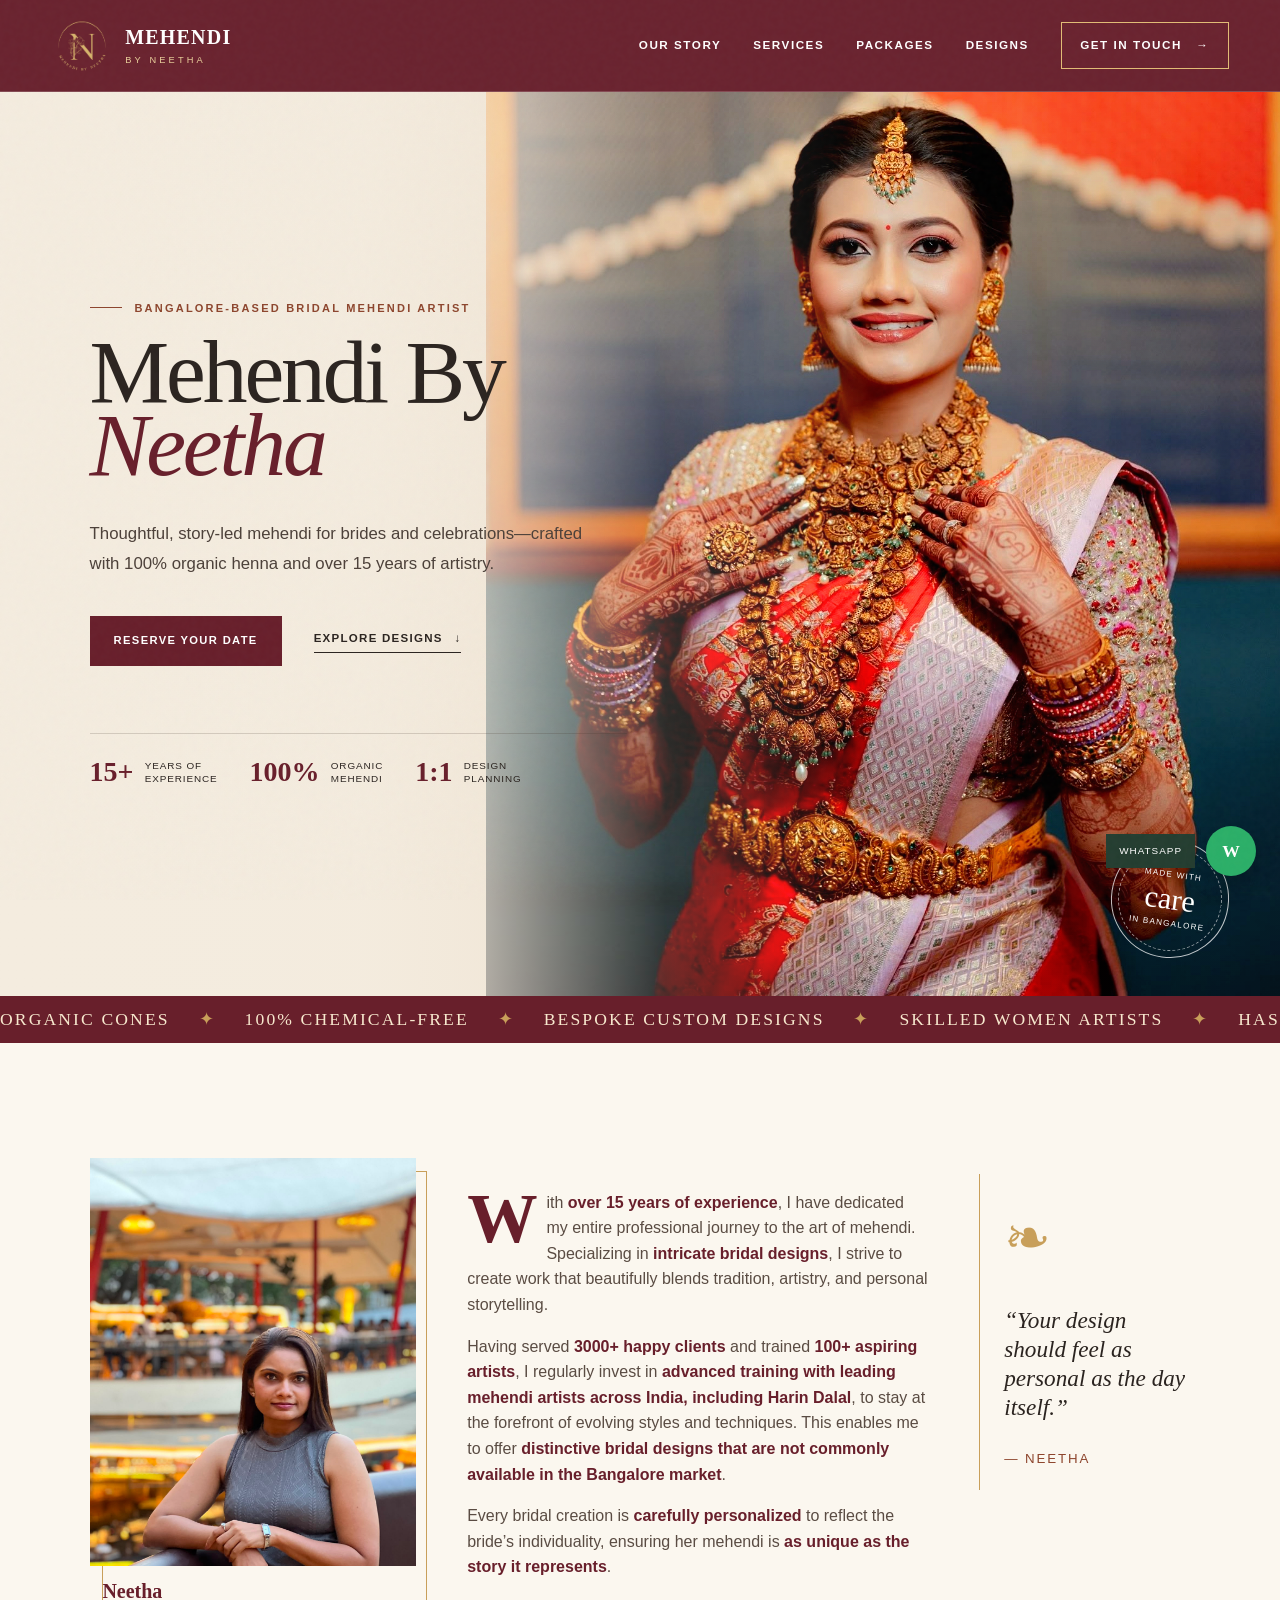
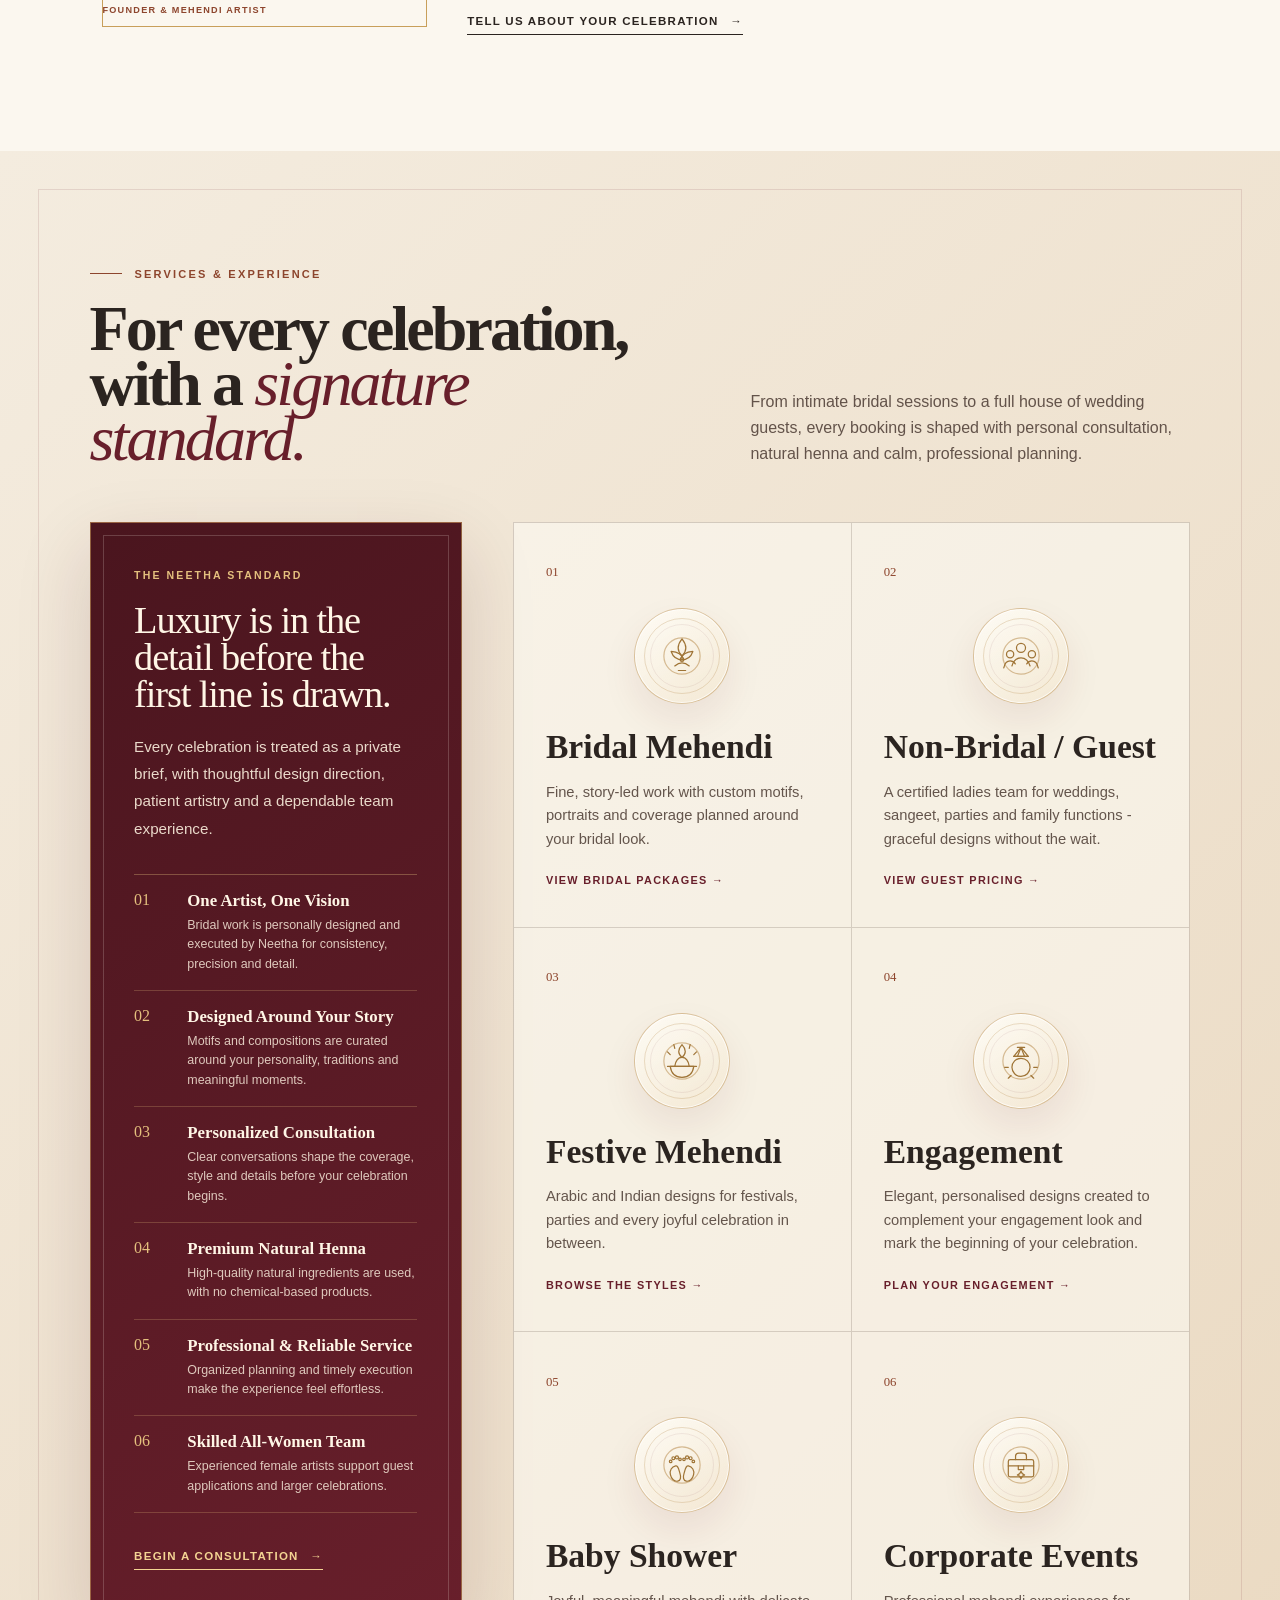
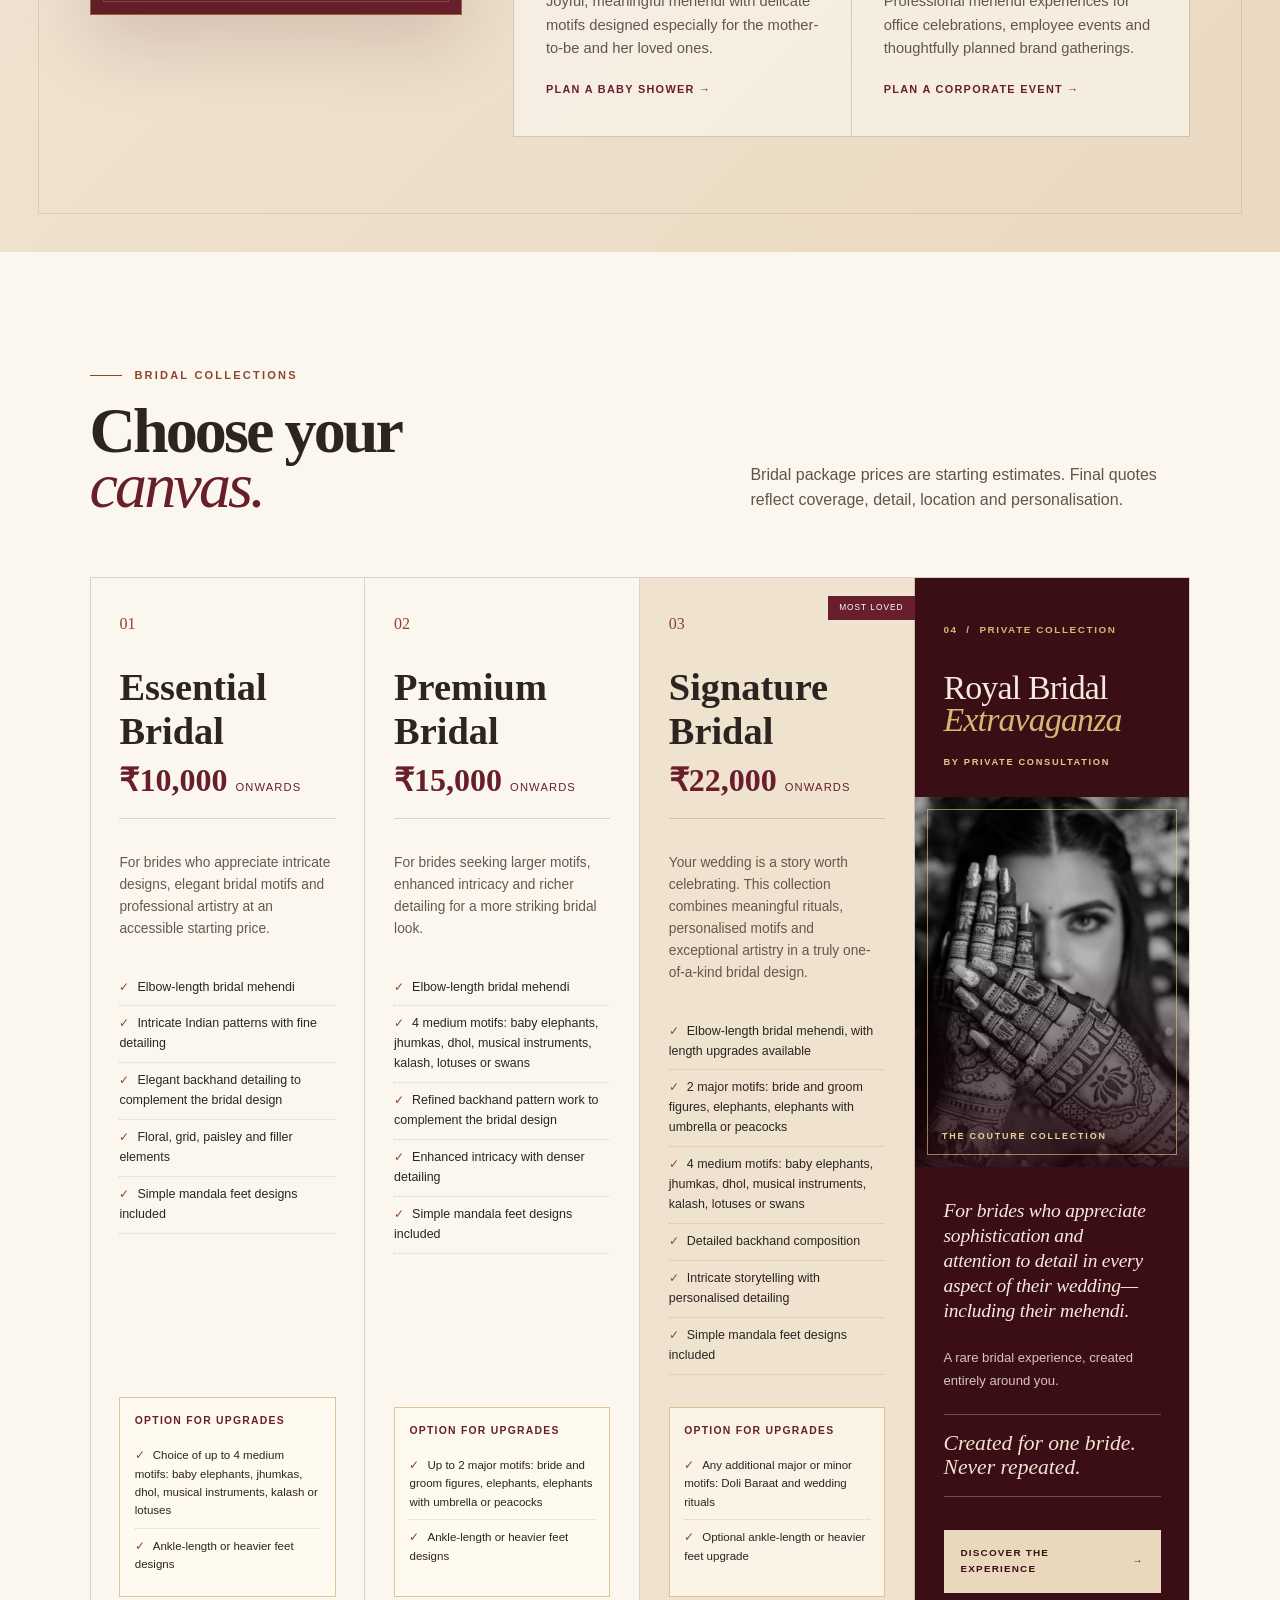
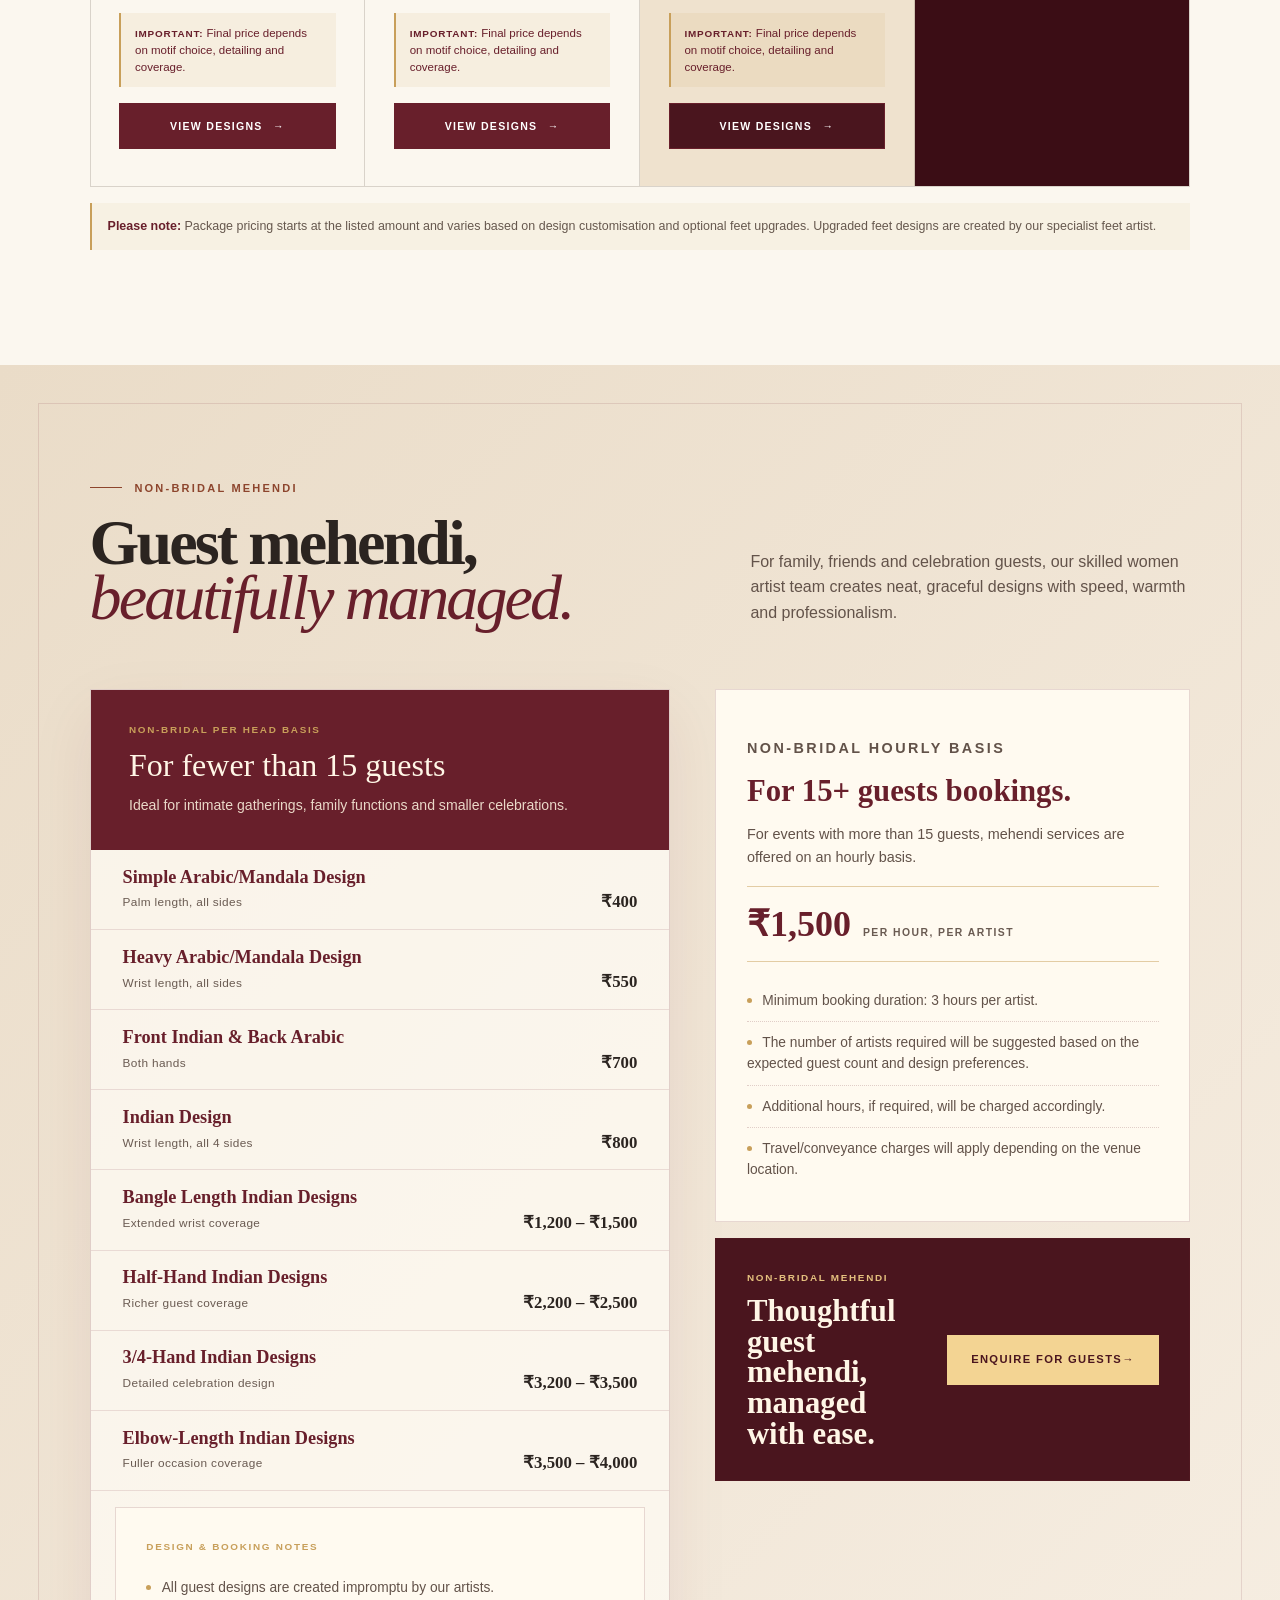
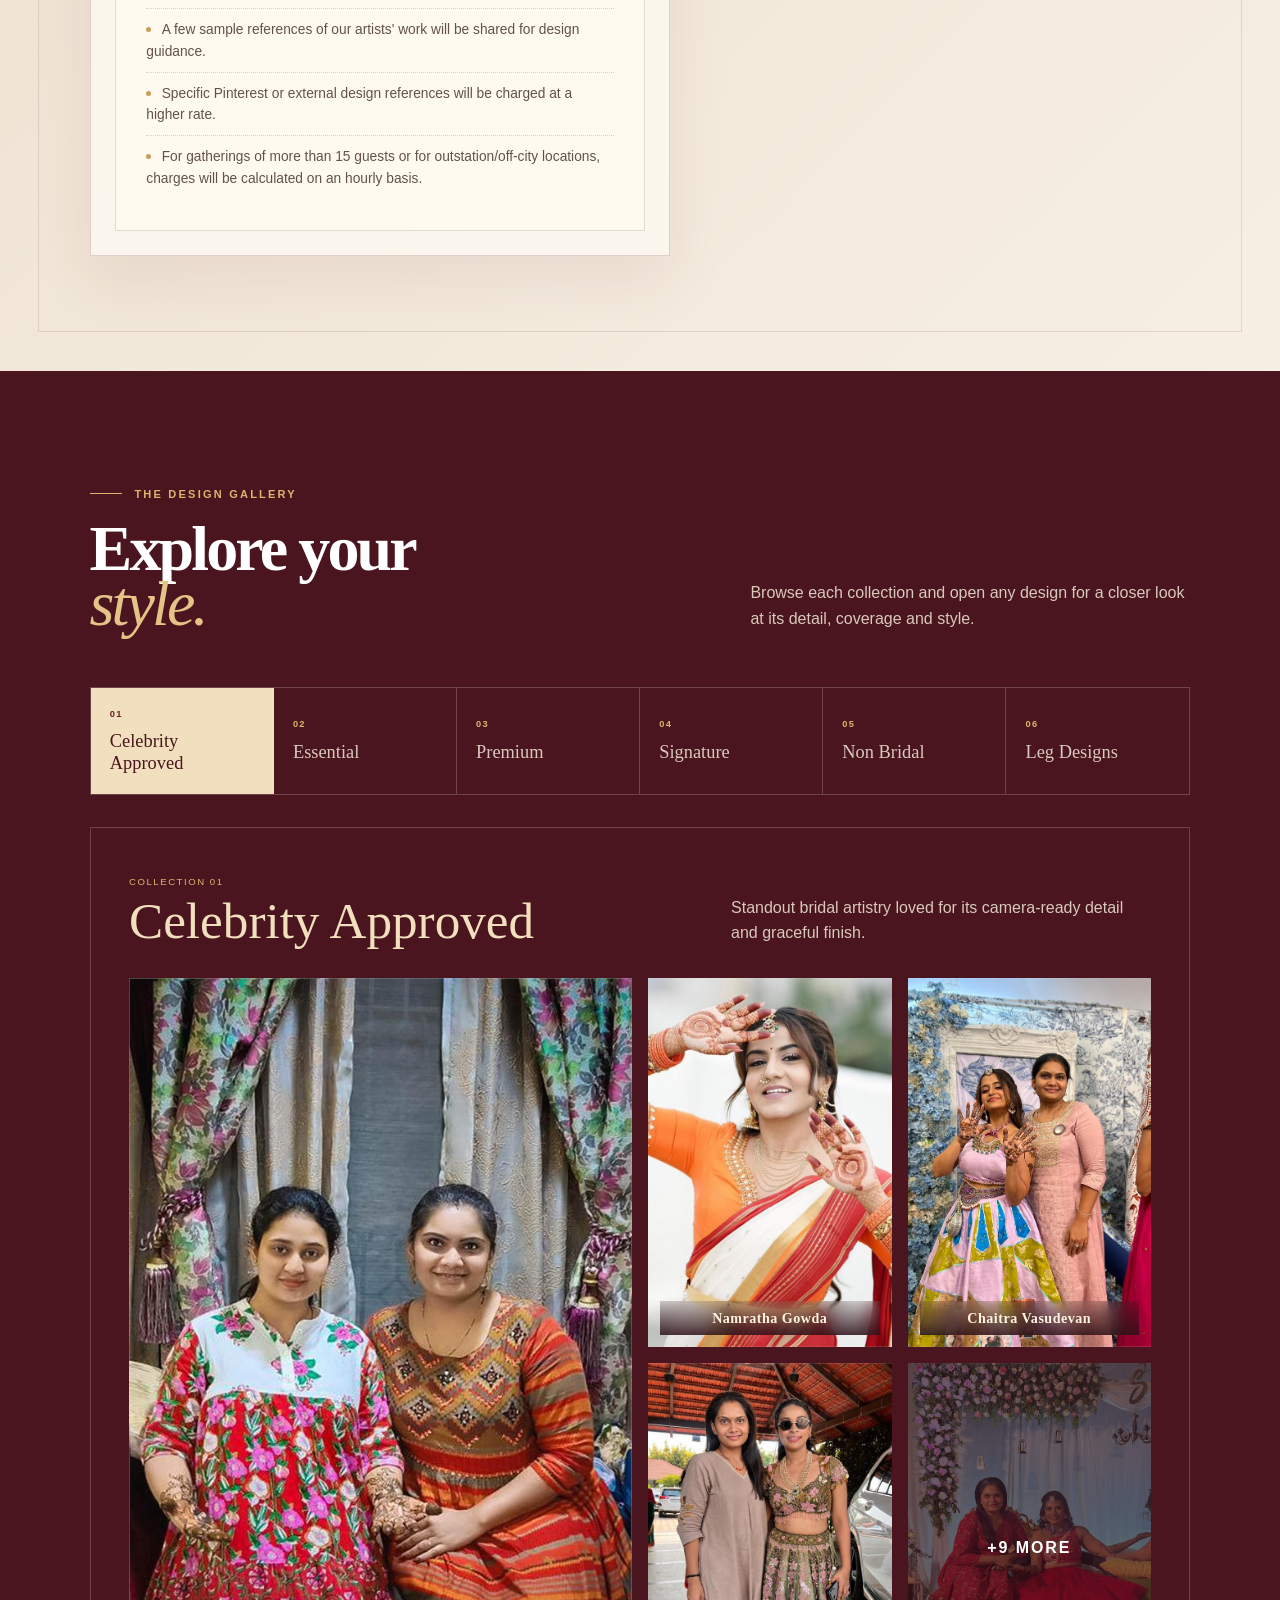
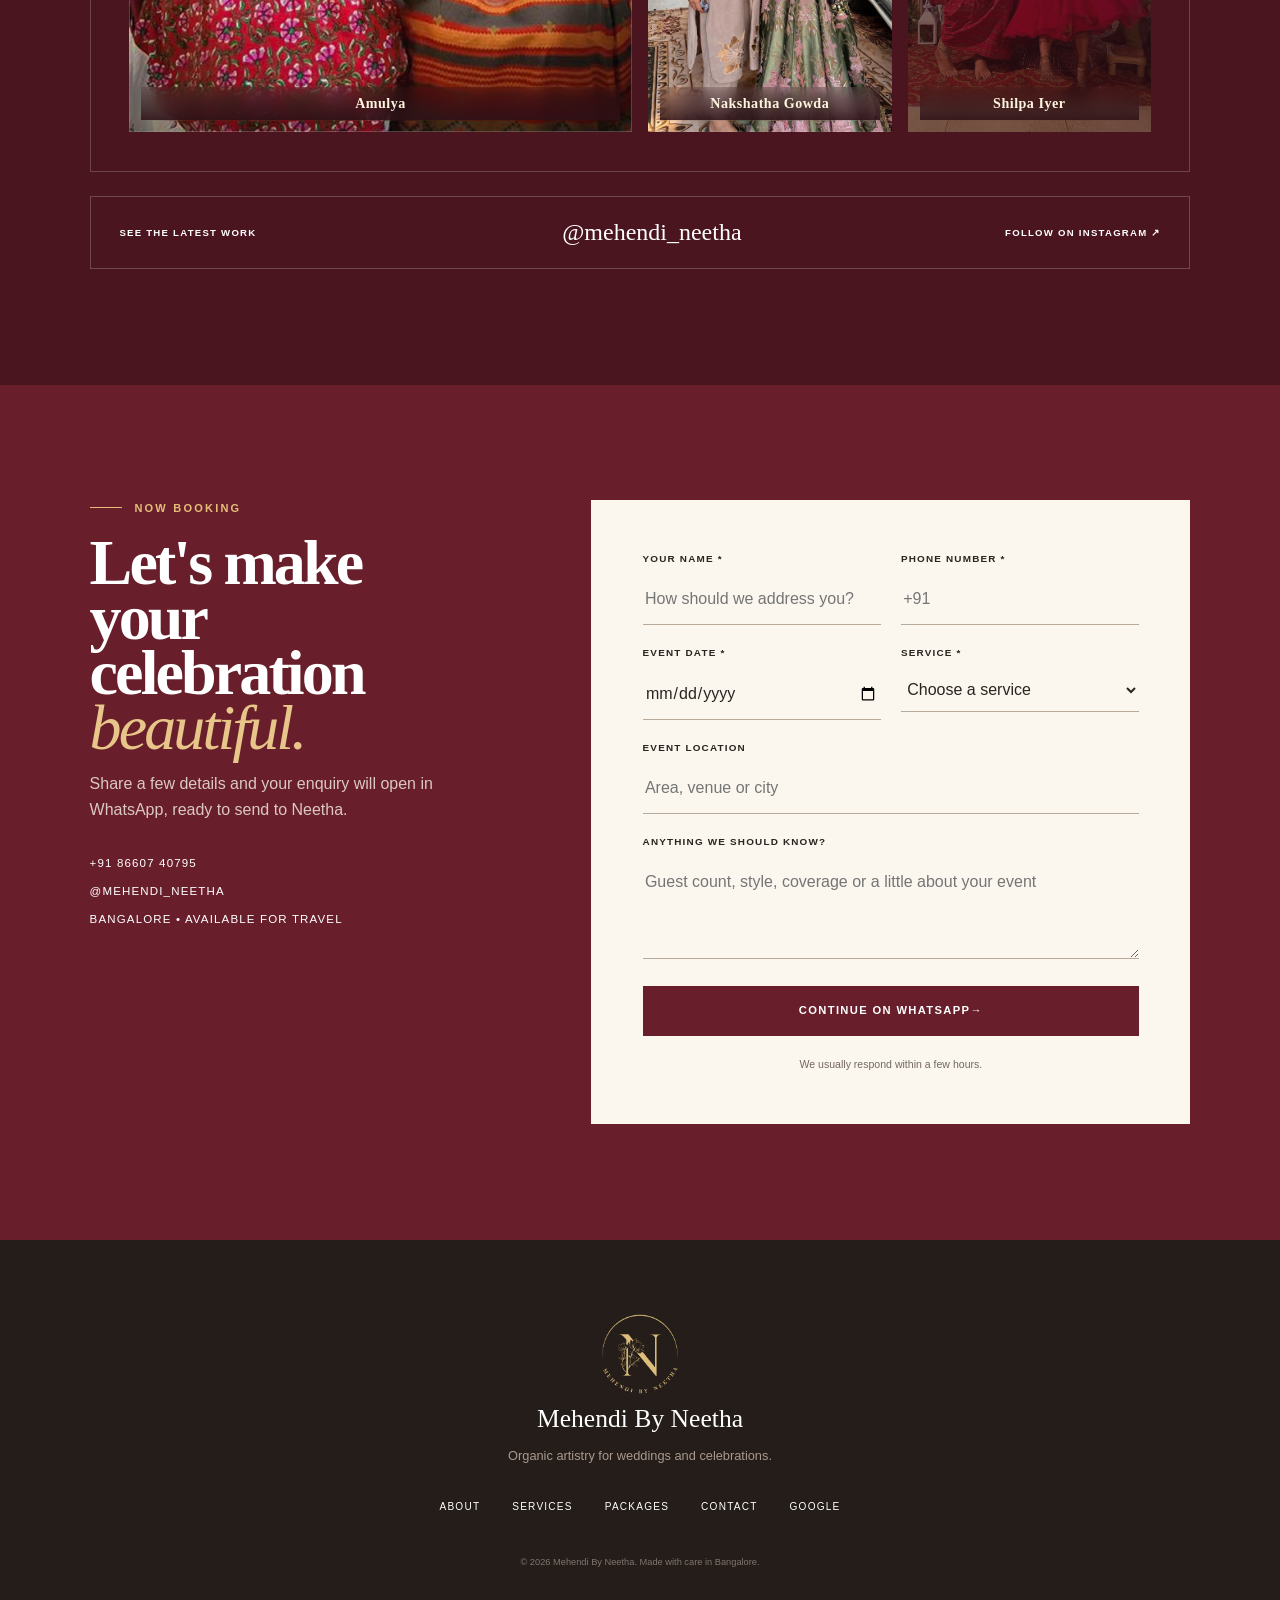
==== index.html @ 05d65f71 "Add files via upload" ====
<!doctype html>
<html lang="en">
<head>
  <meta charset="utf-8" />
  <meta name="viewport" content="width=device-width, initial-scale=1" />
  <title>Mehendi By Neetha | Bridal Mehendi Artist in Bangalore</title>
  <meta name="description" content="Organic bridal, Arabic, Indian and celebration mehendi in Bangalore by certified artist Neetha, with 15+ years of experience." />
  <meta name="theme-color" content="#681f2b" />
  <meta property="og:title" content="Mehendi By Neetha | Bangalore" />
  <meta property="og:description" content="Handcrafted organic mehendi for weddings and celebrations." />
  <meta property="og:type" content="website" />
  <link rel="icon" type="image/png" href="images/Logo.png" />
  <link rel="stylesheet" href="styles.css?v=2" />
  <script src="script.js?v=2" defer></script>
</head>
<body>
  <a class="skip-link" href="#main">Skip to content</a>
  <header class="site-header" id="top">
    <a class="brand" href="#top" aria-label="Mehendi By Neetha home">
      <img src="images/Logo.png" alt="" />
      <span><strong>Mehendi</strong><small>by Neetha</small></span>
    </a>
    <button class="menu-toggle" type="button" aria-expanded="false" aria-controls="nav">
      <span></span><span></span><span></span><b>Menu</b>
    </button>
    <nav id="nav" class="nav" aria-label="Primary navigation">
      <a href="#story">Our story</a>
      <a href="#services">Services</a>
      <a href="#packages">Packages</a>
      <a href="#designs">Designs</a>
      <a class="nav-book" href="#book">Get in Touch <span>&rarr;</span></a>
    </nav>
  </header>

  <main id="main">
    <section class="hero">
      <div class="hero-media">
        <img src="images/Pic2.jpeg" alt="Bride displaying detailed mehendi on both hands" />
      </div>
      <div class="hero-content">
        <p class="kicker">Bangalore-based Bridal mehendi artist</p>
        <h1>Mehendi By<br /><em>Neetha</em></h1>
        <p class="hero-lead">Thoughtful, story-led mehendi for brides and celebrations—crafted with 100% organic henna and over 15 years of artistry.</p>
        <div class="hero-actions">
          <a class="button button-primary" href="#book">Reserve your date</a>
          <a class="text-link" href="#designs">Explore designs <span>&darr;</span></a>
        </div>
        <div class="hero-proof" aria-label="Service highlights">
          <div><strong>15+</strong><span>years of<br />experience</span></div>
          <div><strong>100%</strong><span>organic<br />mehendi</span></div>
          <div><strong>1:1</strong><span>design<br />planning</span></div>
        </div>
      </div>
      <div class="hero-seal" aria-hidden="true"><span>Made with</span><b>care</b><span>in Bangalore</span></div>
    </section>

    <section class="marquee" aria-label="Our service highlights">
      <div><span>Organic cones <i>&#10022;</i> 100% chemical-free <i>&#10022;</i> Bespoke custom designs <i>&#10022;</i> Skilled women artists <i>&#10022;</i> Hassle-free service <i>&#10022;</i> Bangalore <i>&#10022;</i></span><span aria-hidden="true">Organic cones <i>&#10022;</i> 100% chemical-free <i>&#10022;</i> Bespoke custom designs <i>&#10022;</i> Skilled women artists <i>&#10022;</i> Hassle-free service <i>&#10022;</i> Bangalore <i>&#10022;</i></span></div>
    </section>

    <section class="story section" id="story">
      <figure class="story-portrait reveal">
        <img src="images/Artist.jpeg" alt="Neetha, the artist behind Mehendi By Neetha" />
        <figcaption>Neetha <span>Founder &amp; Mehendi Artist</span></figcaption>
      </figure>
      <div class="story-copy reveal">
        <p class="dropcap">With <strong>over 15 years of experience</strong>, I have dedicated my entire professional journey to the art of mehendi. Specializing in <strong>intricate bridal designs</strong>, I strive to create work that beautifully blends tradition, artistry, and personal storytelling.</p>
        <p>Having served <strong>3000+ happy clients</strong> and trained <strong>100+ aspiring artists</strong>, I regularly invest in <strong>advanced training with leading mehendi artists across India, including Harin Dalal</strong>, to stay at the forefront of evolving styles and techniques. This enables me to offer <strong>distinctive bridal designs that are not commonly available in the Bangalore market</strong>.</p>
        <p>Every bridal creation is <strong>carefully personalized</strong> to reflect the bride&rsquo;s individuality, ensuring her mehendi is <strong>as unique as the story it represents</strong>.</p>
        <a class="text-link" href="#book">Tell us about your celebration <span>&rarr;</span></a>
      </div>
      <aside class="story-note reveal">
        <span class="botanical" aria-hidden="true">&#10087;</span>
        <p>“Your design should feel as personal as the day itself.”</p>
        <small>— Neetha</small>
      </aside>
    </section>

    <section class="services experience section" id="services">
      <header class="section-title experience-title reveal">
        <div><p class="kicker">Services &amp; Experience</p><h2>For every celebration,<br />with a <em>signature standard.</em></h2></div>
        <p>From intimate bridal sessions to a full house of wedding guests, every booking is shaped with personal consultation, natural henna and calm, professional planning.</p>
      </header>
      <div class="experience-layout">
        <aside class="standard-panel reveal" id="why-choose" aria-label="The Neetha Standard">
          <p class="standard-eyebrow">The Neetha Standard</p>
          <h3>Luxury is in the detail before the first line is drawn.</h3>
          <p>Every celebration is treated as a private brief, with thoughtful design direction, patient artistry and a dependable team experience.</p>
          <div class="standard-list">
            <div class="standard-item">
              <span>01</span>
              <strong>One Artist, One Vision</strong>
              <p>Bridal work is personally designed and executed by Neetha for consistency, precision and detail.</p>
            </div>
            <div class="standard-item">
              <span>02</span>
              <strong>Designed Around Your Story</strong>
              <p>Motifs and compositions are curated around your personality, traditions and meaningful moments.</p>
            </div>
            <div class="standard-item">
              <span>03</span>
              <strong>Personalized Consultation</strong>
              <p>Clear conversations shape the coverage, style and details before your celebration begins.</p>
            </div>
            <div class="standard-item">
              <span>04</span>
              <strong>Premium Natural Henna</strong>
              <p>High-quality natural ingredients are used, with no chemical-based products.</p>
            </div>
            <div class="standard-item">
              <span>05</span>
              <strong>Professional &amp; Reliable Service</strong>
              <p>Organized planning and timely execution make the experience feel effortless.</p>
            </div>
            <div class="standard-item">
              <span>06</span>
              <strong>Skilled All-Women Team</strong>
              <p>Experienced female artists support guest applications and larger celebrations.</p>
            </div>
          </div>
          <a class="text-link" href="#book">Begin a consultation <span>&rarr;</span></a>
        </aside>
        <div class="service-list">
        <article class="service-card reveal">
          <span>01</span><div class="service-icon" aria-hidden="true"><svg viewBox="0 0 64 64"><circle cx="32" cy="32" r="20"/><path d="M32 13c5.6 7 5.6 13.3 0 18.8C26.4 26.3 26.4 20 32 13Z"/><path d="M20 27c7.4.4 12.1 3.5 14 9.2-7.2.4-11.8-2.7-14-9.2Z"/><path d="M44 27c-7.4.4-12.1 3.5-14 9.2 7.2.4 11.8-2.7 14-9.2Z"/><path d="M24 43c5.2-4.4 10.8-4.4 16 0M28 48h8"/><circle cx="32" cy="36" r="2"/></svg></div>
          <h3>Bridal Mehendi</h3><p>Fine, story-led work with custom motifs, portraits and coverage planned around your bridal look.</p><a href="#packages">View bridal packages &rarr;</a>
        </article>
        <article class="service-card reveal">
          <span>02</span><div class="service-icon" aria-hidden="true"><svg viewBox="0 0 64 64"><circle cx="32" cy="32" r="20"/><circle cx="32" cy="23" r="5"/><path d="M22 43c1.8-6 5.2-9 10-9s8.2 3 10 9"/><circle cx="20" cy="30" r="4"/><path d="M13 45c1.1-5 3.4-7.5 7-7.5 2.4 0 4.3 1.1 5.7 3.2"/><circle cx="44" cy="30" r="4"/><path d="M38.3 40.7c1.4-2.1 3.3-3.2 5.7-3.2 3.6 0 5.9 2.5 7 7.5"/></svg></div>
          <h3>Non-Bridal / Guest</h3><p>A certified ladies team for weddings, sangeet, parties and family functions - graceful designs without the wait.</p><a href="#guest-pricing">View guest pricing &rarr;</a>
        </article>
        <article class="service-card reveal">
          <span>03</span><div class="service-icon" aria-hidden="true"><svg viewBox="0 0 64 64"><circle cx="32" cy="32" r="20"/><path d="M19 38h26c-1.1 8-5.4 12-13 12s-11.9-4-13-12Z"/><path d="M16 38h32M24 38c1-6.5 3.7-10 8-10s7 3.5 8 10"/><path d="M32 14c4.8 5.2 4.8 10 0 14-4.8-4-4.8-8.8 0-14Z"/><path d="M19 25l-3-3m29 3 3-3M24 18l-1-4m17 4 1-4"/></svg></div>
          <h3>Festive Mehendi</h3><p>Arabic and Indian designs for festivals, parties and every joyful celebration in between.</p><a href="#designs">Browse the styles &rarr;</a>
        </article>
        <article class="service-card reveal">
          <span>04</span><div class="service-icon" aria-hidden="true"><svg viewBox="0 0 64 64"><circle cx="32" cy="32" r="20"/><circle cx="32" cy="39" r="10"/><path d="M24 27h16l-8-10-8 10Z"/><path d="M28 17h8M24 27h16M28 27l4-10 4 10"/><path d="M18 39h-4m36 0h-4M21 48l-3 3m25-3 3 3"/></svg></div>
          <h3>Engagement</h3><p>Elegant, personalised designs created to complement your engagement look and mark the beginning of your celebration.</p><a href="#book">Plan your engagement &rarr;</a>
        </article>
        <article class="service-card reveal">
          <span>05</span><div class="service-icon" aria-hidden="true"><svg viewBox="0 0 64 64"><circle cx="32" cy="32" r="20"/><path d="M25 33c-4.5 1-6.8 5-5.8 9.6 1 4.9 4.4 8 8.2 7.2 3.1-.7 3.8-4.2 2.4-8.3-1.5-4.7-1.8-9.2-4.8-8.5Z"/><path d="M39 33c4.5 1 6.8 5 5.8 9.6-1 4.9-4.4 8-8.2 7.2-3.1-.7-3.8-4.2-2.4-8.3 1.5-4.7 1.8-9.2 4.8-8.5Z"/><circle cx="19.5" cy="28" r="1.4"/><circle cx="22.5" cy="24.5" r="1.6"/><circle cx="26.4" cy="23.6" r="1.7"/><circle cx="29.8" cy="25.7" r="1.4"/><circle cx="44.5" cy="28" r="1.4"/><circle cx="41.5" cy="24.5" r="1.6"/><circle cx="37.6" cy="23.6" r="1.7"/><circle cx="34.2" cy="25.7" r="1.4"/></svg></div>
          <h3>Baby Shower</h3><p>Joyful, meaningful mehendi with delicate motifs designed especially for the mother-to-be and her loved ones.</p><a href="#book">Plan a baby shower &rarr;</a>
        </article>
        <article class="service-card reveal">
          <span>06</span><div class="service-icon" aria-hidden="true"><svg viewBox="0 0 64 64"><circle cx="32" cy="32" r="20"/><rect x="18" y="26" width="28" height="19" rx="2"/><path d="M26 26v-4c0-2 1.4-3 3.6-3h4.8c2.2 0 3.6 1 3.6 3v4M18 33h28"/><path d="M29 33v4h6v-4"/><path d="M32 39l1.4 2.5L36 43l-2.6 1.5L32 47l-1.4-2.5L28 43l2.6-1.5L32 39Z"/></svg></div>
          <h3>Corporate Events</h3><p>Professional mehendi experiences for office celebrations, employee events and thoughtfully planned brand gatherings.</p><a href="#book">Plan a corporate event &rarr;</a>
        </article>
        </div>
      </div>
    </section>

    <section class="packages section" id="packages">
      <header class="section-title reveal">
        <div><p class="kicker">Bridal collections</p><h2>Choose your<br /><em>canvas.</em></h2></div>
        <p>Bridal package prices are starting estimates. Final quotes reflect coverage, detail, location and personalisation.</p>
      </header>
      <div class="package-grid">
        <article class="package-card has-upgrades reveal"><span class="package-number">01</span><h3>Essential Bridal</h3><p class="price">&#8377;10,000 <small>onwards</small></p><p>For brides who appreciate intricate designs, elegant bridal motifs and professional artistry at an accessible starting price.</p><ul><li>Elbow-length bridal mehendi</li><li>Intricate Indian patterns with fine detailing</li><li>Elegant backhand detailing to complement the bridal design</li><li>Floral, grid, paisley and filler elements</li><li>Simple mandala feet designs included</li></ul><div class="package-upgrades"><strong>Option for Upgrades</strong><ul><li>Choice of up to 4 medium motifs: baby elephants, jhumkas, dhol, musical instruments, kalash or lotuses</li><li>Ankle-length or heavier feet designs</li></ul></div><p class="package-important"><strong>Important:</strong> Final price depends on motif choice, detailing and coverage.</p><a class="package-design-button" href="#designs" data-gallery-link="essential">View Designs <span>&rarr;</span></a></article>
        <article class="package-card has-upgrades reveal"><span class="package-number">02</span><h3>Premium Bridal</h3><p class="price">&#8377;15,000 <small>onwards</small></p><p>For brides seeking larger motifs, enhanced intricacy and richer detailing for a more striking bridal look.</p><ul><li>Elbow-length bridal mehendi</li><li>4 medium motifs: baby elephants, jhumkas, dhol, musical instruments, kalash, lotuses or swans</li><li>Refined backhand pattern work to complement the bridal design</li><li>Enhanced intricacy with denser detailing</li><li>Simple mandala feet designs included</li></ul><div class="package-upgrades"><strong>Option for Upgrades</strong><ul><li>Up to 2 major motifs: bride and groom figures, elephants, elephants with umbrella or peacocks</li><li>Ankle-length or heavier feet designs</li></ul></div><p class="package-important"><strong>Important:</strong> Final price depends on motif choice, detailing and coverage.</p><a class="package-design-button" href="#designs" data-gallery-link="premium">View Designs <span>&rarr;</span></a></article>
        <article class="package-card has-upgrades featured reveal"><span class="most-loved">Most loved</span><span class="package-number">03</span><h3>Signature Bridal</h3><p class="price">&#8377;22,000 <small>onwards</small></p><p>Your wedding is a story worth celebrating. This collection combines meaningful rituals, personalised motifs and exceptional artistry in a truly one-of-a-kind bridal design.</p><ul><li>Elbow-length bridal mehendi, with length upgrades available</li><li>2 major motifs: bride and groom figures, elephants, elephants with umbrella or peacocks</li><li>4 medium motifs: baby elephants, jhumkas, dhol, musical instruments, kalash, lotuses or swans</li><li>Detailed backhand composition</li><li>Intricate storytelling with personalised detailing</li><li>Simple mandala feet designs included</li></ul><div class="package-upgrades"><strong>Option for Upgrades</strong><ul><li>Any additional major or minor motifs: Doli Baraat and wedding rituals</li><li>Optional ankle-length or heavier feet upgrade</li></ul></div><p class="package-important"><strong>Important:</strong> Final price depends on motif choice, detailing and coverage.</p><a class="package-design-button" href="#designs" data-gallery-link="signature">View Designs <span>&rarr;</span></a></article>
        <article class="package-card dark royal-package reveal">
          <div class="royal-package-header">
            <span class="package-number">04 &nbsp;/&nbsp; Private collection</span>
            <h3>Royal Bridal<br /><em>Extravaganza</em></h3>
            <p class="royal-private-note">By private consultation</p>
          </div>
          <div class="royal-package-image">
            <img src="images/REVTilePic.jpeg" width="853" height="1280" alt="Bride revealing intricate mehendi through an elegant black-and-white portrait" loading="lazy" />
            <span>The couture collection</span>
          </div>
          <div class="royal-package-body">
            <p class="royal-package-hook">For brides who appreciate sophistication and attention to detail in every aspect of their wedding&mdash;including their mehendi.</p>
            <p class="royal-package-intro">A rare bridal experience, created entirely around you.</p>
            <p class="royal-package-promise">Created for one bride.<br />Never repeated.</p>
            <div class="royal-package-actions">
              <a class="royal-package-primary" href="extravaganza.html">Discover the experience <span>&rarr;</span></a>
            </div>
          </div>
        </article>
      </div>
      <p class="package-note reveal"><strong>Please note:</strong> Package pricing starts at the listed amount and varies based on design customisation and optional feet upgrades. Upgraded feet designs are created by our specialist feet artist.</p>
    </section>

    <section class="guest-pricing section" id="guest-pricing">
      <header class="section-title reveal">
        <div><p class="kicker">Non-Bridal Mehendi</p><h2>Guest mehendi,<br /><em>beautifully managed.</em></h2></div>
        <p>For family, friends and celebration guests, our skilled women artist team creates neat, graceful designs with speed, warmth and professionalism.</p>
      </header>
      <div class="guest-pricing-layout">
        <div class="guest-menu reveal">
          <div class="guest-menu-intro">
            <span>Non-Bridal Per Head Basis</span>
            <h3>For fewer than 15 guests</h3>
            <p>Ideal for intimate gatherings, family functions and smaller celebrations.</p>
          </div>
          <div class="guest-price-row"><span>Simple Arabic/Mandala Design</span><small>Palm length, all sides</small><strong>&#8377;400</strong></div>
          <div class="guest-price-row"><span>Heavy Arabic/Mandala Design</span><small>Wrist length, all sides</small><strong>&#8377;550</strong></div>
          <div class="guest-price-row"><span>Front Indian &amp; Back Arabic</span><small>Both hands</small><strong>&#8377;700</strong></div>
          <div class="guest-price-row"><span>Indian Design</span><small>Wrist length, all 4 sides</small><strong>&#8377;800</strong></div>
          <div class="guest-price-row"><span>Bangle Length Indian Designs</span><small>Extended wrist coverage</small><strong>&#8377;1,200 &ndash; &#8377;1,500</strong></div>
          <div class="guest-price-row"><span>Half-Hand Indian Designs</span><small>Richer guest coverage</small><strong>&#8377;2,200 &ndash; &#8377;2,500</strong></div>
          <div class="guest-price-row"><span>3/4-Hand Indian Designs</span><small>Detailed celebration design</small><strong>&#8377;3,200 &ndash; &#8377;3,500</strong></div>
          <div class="guest-price-row"><span>Elbow-Length Indian Designs</span><small>Fuller occasion coverage</small><strong>&#8377;3,500 &ndash; &#8377;4,000</strong></div>
          <article class="guest-note reveal">
            <p class="guest-label">Design &amp; Booking Notes</p>
            <ul>
              <li>All guest designs are created impromptu by our artists.</li>
              <li>A few sample references of our artists' work will be shared for design guidance.</li>
              <li>Specific Pinterest or external design references will be charged at a higher rate.</li>
              <li>For gatherings of more than 15 guests or for outstation/off-city locations, charges will be calculated on an hourly basis.</li>
            </ul>
          </article>
        </div>
        <div class="guest-details">
          <article class="hourly-service reveal">
            <p class="guest-label">Non-Bridal Hourly Basis</p>
            <h3>For 15+ guests bookings.</h3>
            <p>For events with more than 15 guests, mehendi services are offered on an hourly basis.</p>
            <div class="hourly-rate"><strong>&#8377;1,500</strong><span>per hour, per artist</span></div>
            <ul>
              <li>Minimum booking duration: 3 hours per artist.</li>
              <li>The number of artists required will be suggested based on the expected guest count and design preferences.</li>
              <li>Additional hours, if required, will be charged accordingly.</li>
              <li>Travel/conveyance charges will apply depending on the venue location.</li>
            </ul>
          </article>
          <div class="guest-cta reveal">
            <div>
              <p class="guest-label">Non-Bridal Mehendi</p>
              <h3>Thoughtful guest mehendi, managed with ease.</h3>
            </div>
            <a class="button button-primary" href="#book">Enquire for guests <span>&rarr;</span></a>
          </div>
        </div>
      </div>
    </section>

    <section class="designs section" id="designs">
      <header class="design-header reveal">
        <div>
          <p class="kicker">The design gallery</p>
          <h2>Explore your<br /><em>style.</em></h2>
        </div>
        <p>Browse each collection and open any design for a closer look at its detail, coverage and style.</p>
      </header>

      <div class="gallery-tabs reveal" role="tablist" aria-label="Mehendi design categories">
        <button class="gallery-tab active" type="button" role="tab" id="tab-celebrity" aria-selected="true" aria-controls="gallery-celebrity" data-gallery-tab="celebrity"><span>01</span>Celebrity Approved</button>
        <button class="gallery-tab" type="button" role="tab" id="tab-essential" aria-selected="false" aria-controls="gallery-essential" data-gallery-tab="essential"><span>02</span>Essential</button>
        <button class="gallery-tab" type="button" role="tab" id="tab-premium" aria-selected="false" aria-controls="gallery-premium" data-gallery-tab="premium"><span>03</span>Premium</button>
        <button class="gallery-tab" type="button" role="tab" id="tab-signature" aria-selected="false" aria-controls="gallery-signature" data-gallery-tab="signature"><span>04</span>Signature</button>
        <button class="gallery-tab" type="button" role="tab" id="tab-non-bridal" aria-selected="false" aria-controls="gallery-non-bridal" data-gallery-tab="non-bridal"><span>05</span>Non Bridal</button>
        <button class="gallery-tab" type="button" role="tab" id="tab-legs" aria-selected="false" aria-controls="gallery-legs" data-gallery-tab="legs"><span>06</span>Leg Designs</button>
      </div>

      <div class="gallery-panels reveal">
        <section class="gallery-panel active" id="gallery-celebrity" role="tabpanel" aria-labelledby="tab-celebrity" data-gallery-panel="celebrity">
          <header><div><small>Collection 01</small><h3>Celebrity Approved</h3></div><p>Standout bridal artistry loved for its camera-ready detail and graceful finish.</p></header>
          <div class="gallery-row" aria-label="Celebrity Approved mehendi gallery">
            <div class="gallery-slot"><img src="images/thumbs/C1.jpg" data-lightbox="images/C1.jpeg" width="600" height="900" alt="Amulya celebrity approved mehendi design" data-caption="Amulya" decoding="async" /><span class="gallery-caption celebrity-caption">Amulya</span></div>
            <div class="gallery-slot"><img src="images/thumbs/C2.jpg" data-lightbox="images/C2.jpeg" width="888" height="900" alt="Namratha Gowda celebrity approved mehendi design" data-caption="Namratha Gowda" loading="lazy" decoding="async" /><span class="gallery-caption celebrity-caption">Namratha Gowda</span></div>
            <div class="gallery-slot"><img src="images/thumbs/C3.jpg" data-lightbox="images/C3.jpeg" width="675" height="900" alt="Chaitra Vasudevan celebrity approved mehendi design" data-caption="Chaitra Vasudevan" loading="lazy" decoding="async" /><span class="gallery-caption celebrity-caption">Chaitra Vasudevan</span></div>
            <div class="gallery-slot"><img src="images/thumbs/C4.jpg" data-lightbox="images/C4.jpeg" width="675" height="900" alt="Nakshatha Gowda celebrity approved mehendi design" data-caption="Nakshatha Gowda" loading="lazy" decoding="async" /><span class="gallery-caption celebrity-caption">Nakshatha Gowda</span></div>
            <div class="gallery-slot"><img src="images/thumbs/C5.jpg" data-lightbox="images/C5.jpeg" width="675" height="900" alt="Shilpa Iyer celebrity approved mehendi design" data-caption="Shilpa Iyer" loading="lazy" decoding="async" /><span class="gallery-caption celebrity-caption">Shilpa Iyer</span></div>
            <div class="gallery-slot"><img src="images/thumbs/C6.jpg" data-lightbox="images/C6.jpeg" width="675" height="900" alt="Sushmitha Ashwin celebrity approved mehendi design" data-caption="Sushmitha Ashwin" loading="lazy" decoding="async" /><span class="gallery-caption celebrity-caption">Sushmitha Ashwin</span></div>
            <div class="gallery-slot"><img src="images/thumbs/C7.jpg" data-lightbox="images/C7.jpeg" width="506" height="900" alt="Masterclass from Harin Dalal celebrity approved mehendi design" data-caption="Masterclass from Harin Dalal" loading="lazy" decoding="async" /><span class="gallery-caption celebrity-caption">Masterclass from Harin Dalal</span></div>
            <div class="gallery-slot"><img src="images/thumbs/C8.jpg" data-lightbox="images/C8.jpeg" width="675" height="900" alt="Namratha Gowda celebrity approved mehendi design" data-caption="Namratha Gowda" loading="lazy" decoding="async" /><span class="gallery-caption celebrity-caption">Namratha Gowda</span></div>
            <div class="gallery-slot"><img src="images/thumbs/C9.jpg" data-lightbox="images/C9.jpeg" width="782" height="900" alt="Amulya celebrity approved mehendi design" data-caption="Amulya" loading="lazy" decoding="async" /><span class="gallery-caption celebrity-caption">Amulya</span></div>
            <div class="gallery-slot"><img src="images/thumbs/C10.jpg" data-lightbox="images/C10.jpeg" width="640" height="900" alt="Celebrity makeup artist Geethanjali mehendi design" data-caption="Celebrity Makeup Artist - Geethanjali" loading="lazy" decoding="async" /><span class="gallery-caption celebrity-caption">Celebrity Makeup Artist - Geethanjali</span></div>
            <div class="gallery-slot"><img src="images/thumbs/C11.jpg" data-lightbox="images/C11.jpeg" width="900" height="777" alt="Makeup artist Madhu Nagangowda mehendi design" data-caption="Makeup Artist - Madhu Nagangowda" loading="lazy" decoding="async" /><span class="gallery-caption celebrity-caption">Makeup Artist - Madhu Nagangowda</span></div>
            <div class="gallery-slot"><img src="images/thumbs/C12.jpg" data-lightbox="images/C12.jpeg" width="506" height="900" alt="Priyanka celebrity approved mehendi design" data-caption="Priyanka" loading="lazy" decoding="async" /><span class="gallery-caption celebrity-caption">Priyanka</span></div>
            <div class="gallery-slot"><img src="images/thumbs/C13.jpg" data-lightbox="images/C13.png" width="794" height="900" alt="Rashmi Prabhakar celebrity approved mehendi design" data-caption="Rashmi Prabhakar" loading="lazy" decoding="async" /><span class="gallery-caption celebrity-caption">Rashmi Prabhakar</span></div>
            <div class="gallery-slot"><img src="images/thumbs/C14.jpg" data-lightbox="images/C14.jpeg" width="733" height="900" alt="Namratha Gowda celebrity approved mehendi design" data-caption="Namratha Gowda" loading="lazy" decoding="async" /><span class="gallery-caption celebrity-caption">Namratha Gowda</span></div>
          </div>
        </section>
        <section class="gallery-panel" id="gallery-essential" role="tabpanel" aria-labelledby="tab-essential" data-gallery-panel="essential" hidden>
          <header><div><small>Collection 02</small><h3>Essential</h3></div><p>Graceful bridal essentials with clean detail and elegant coverage.</p></header>
          <div class="gallery-row" aria-label="Essential bridal mehendi gallery">
            <div class="gallery-slot"><img src="images/thumbs/Essential1.jpg" data-lightbox="images/Essential1.jpeg" width="675" height="900" alt="Essential bridal mehendi design 1" decoding="async" /></div>
            <div class="gallery-slot"><img src="images/thumbs/Essential2.jpg" data-lightbox="images/Essential2.jpeg" width="661" height="900" alt="Essential bridal mehendi design 2" decoding="async" /></div>
            <div class="gallery-slot"><img src="images/thumbs/Essential3.jpg" data-lightbox="images/Essential3.jpeg" width="594" height="900" alt="Essential bridal mehendi design 3" decoding="async" /></div>
            <div class="gallery-slot"><img src="images/thumbs/Essential4.jpg" data-lightbox="images/Essential4.jpeg" width="506" height="900" alt="Essential bridal mehendi design 4" decoding="async" /></div>
            <div class="gallery-slot"><img src="images/thumbs/Essential5.jpg" data-lightbox="images/Essential5.jpeg" width="675" height="900" alt="Essential bridal mehendi design 5" decoding="async" /></div>
            <div class="gallery-slot"><img src="images/thumbs/Essential6.jpg" data-lightbox="images/Essential6.jpeg" width="675" height="900" alt="Essential bridal mehendi design 6" decoding="async" /></div>
            <div class="gallery-slot"><img src="images/thumbs/Essential7.jpg" data-lightbox="images/Essential7.jpeg" width="675" height="900" alt="Essential bridal mehendi design 7" decoding="async" /></div>
          </div>
        </section>
        <section class="gallery-panel" id="gallery-premium" role="tabpanel" aria-labelledby="tab-premium" data-gallery-panel="premium" hidden>
          <header><div><small>Collection 03</small><h3>Premium</h3></div><p>Traditional compositions with fuller detail and timeless motifs.</p></header>
          <div class="gallery-row" aria-label="Premium bridal mehendi gallery">
            <div class="gallery-slot"><img src="images/thumbs/Premium1.jpg" data-lightbox="images/Premium1.jpeg" width="675" height="900" alt="Premium bridal mehendi design 1" loading="lazy" decoding="async" /></div>
            <div class="gallery-slot"><img src="images/thumbs/Premium2.jpg" data-lightbox="images/Premium2.jpeg" width="675" height="900" alt="Premium bridal mehendi design 2" loading="lazy" decoding="async" /></div>
            <div class="gallery-slot"><img src="images/thumbs/Premium3.jpg" data-lightbox="images/Premium3.jpeg" width="900" height="856" alt="Premium bridal mehendi design 3" loading="lazy" decoding="async" /></div>
            <div class="gallery-slot"><img src="images/thumbs/Premium4.jpg" data-lightbox="images/Premium4.jpeg" width="675" height="900" alt="Premium bridal mehendi design 4" loading="lazy" decoding="async" /></div>
            <div class="gallery-slot"><img src="images/thumbs/Premium5.jpg" data-lightbox="images/Premium5.jpeg" width="675" height="900" alt="Premium bridal mehendi design 5" loading="lazy" decoding="async" /></div>
            <div class="gallery-slot"><img src="images/thumbs/Premium6.jpg" data-lightbox="images/Premium6.jpeg" width="675" height="900" alt="Premium bridal mehendi design 6" loading="lazy" decoding="async" /></div>
          </div>
        </section>
        <section class="gallery-panel" id="gallery-signature" role="tabpanel" aria-labelledby="tab-signature" data-gallery-panel="signature" hidden>
          <header><div><small>Collection 04</small><h3>Signature</h3></div><p>Fine, personalised artistry designed around your individual story.</p></header>
          <div class="gallery-row" aria-label="Signature bridal mehendi gallery">
            <div class="gallery-slot"><img src="images/thumbs/Sig1.jpg" data-lightbox="images/Sig1.jpeg" width="675" height="900" alt="Signature bridal mehendi design 1" loading="lazy" decoding="async" /></div>
            <div class="gallery-slot"><img src="images/thumbs/Sig2.jpg" data-lightbox="images/Sig2.jpeg" width="675" height="900" alt="Signature bridal mehendi design 2" loading="lazy" decoding="async" /></div>
            <div class="gallery-slot"><img src="images/thumbs/Sig3.jpg" data-lightbox="images/Sig3.jpeg" width="675" height="900" alt="Signature bridal mehendi design 3" loading="lazy" decoding="async" /></div>
            <div class="gallery-slot"><img src="images/thumbs/Sig4.jpg" data-lightbox="images/Sig4.jpeg" width="900" height="599" alt="Signature bridal mehendi design 4" loading="lazy" decoding="async" /></div>
            <div class="gallery-slot"><img src="images/thumbs/Sig5.jpg" data-lightbox="images/Sig5.jpeg" width="698" height="900" alt="Signature bridal mehendi design 5" loading="lazy" decoding="async" /></div>
            <div class="gallery-slot"><img src="images/thumbs/Sig6.jpg" data-lightbox="images/Sig6.jpeg" width="675" height="900" alt="Signature bridal mehendi design 6" loading="lazy" decoding="async" /></div>
          </div>
        </section>
        <section class="gallery-panel" id="gallery-non-bridal" role="tabpanel" aria-labelledby="tab-non-bridal" data-gallery-panel="non-bridal" hidden>
          <header><div><small>Collection 05</small><h3>Non Bridal</h3></div><p>Beautiful designs for guests, celebrations, festivals and special occasions.</p></header>
          <div class="gallery-row" aria-label="Non Bridal mehendi gallery">
            <div class="gallery-slot"><img src="images/NB1.jpeg" data-lightbox="images/NB1.jpeg" width="1280" height="854" alt="Non bridal mehendi design 1" loading="lazy" decoding="async" /></div>
            <div class="gallery-slot"><img src="images/NB2.jpeg" data-lightbox="images/NB2.jpeg" width="854" height="1280" alt="Non bridal mehendi design 2" loading="lazy" decoding="async" /></div>
            <div class="gallery-slot"><img src="images/NB3.jpeg" data-lightbox="images/NB3.jpeg" width="854" height="1280" alt="Non bridal mehendi design 3" loading="lazy" decoding="async" /></div>
            <div class="gallery-slot"><img src="images/NB4.jpeg" data-lightbox="images/NB4.jpeg" width="908" height="1119" alt="Designer non bridal mehendi design" data-caption="Designer" loading="lazy" decoding="async" /><span class="gallery-caption">Designer</span></div>
            <div class="gallery-slot"><img src="images/NB5.jpeg" data-lightbox="images/NB5.jpeg" width="960" height="1081" alt="Semi bridal non bridal mehendi design" data-caption="Semi Bridal" loading="lazy" decoding="async" /><span class="gallery-caption">Semi Bridal</span></div>
            <div class="gallery-slot"><img src="images/NB6.jpeg" data-lightbox="images/NB6.jpeg" width="960" height="1177" alt="Heavy Indo Arabic non bridal mehendi design" data-caption="Heavy Indo Arabic" loading="lazy" decoding="async" /><span class="gallery-caption">Heavy Indo Arabic</span></div>
            <div class="gallery-slot"><img src="images/NB7.jpeg" data-lightbox="images/NB7.jpeg" width="591" height="697" alt="Indian non bridal mehendi design" data-caption="Indian" loading="lazy" decoding="async" /><span class="gallery-caption">Indian</span></div>
            <div class="gallery-slot"><img src="images/NB8.jpeg" data-lightbox="images/NB8.jpeg" width="891" height="1241" alt="Indian non bridal mehendi design" data-caption="Indian" loading="lazy" decoding="async" /><span class="gallery-caption">Indian</span></div>
            <div class="gallery-slot"><img src="images/NB9.jpeg" data-lightbox="images/NB9.jpeg" width="699" height="779" alt="Simple Arabic non bridal mehendi design" data-caption="Simple Arabic" loading="lazy" decoding="async" /><span class="gallery-caption">Simple Arabic</span></div>
          </div>
        </section>
        <section class="gallery-panel" id="gallery-legs" role="tabpanel" aria-labelledby="tab-legs" data-gallery-panel="legs" hidden>
          <header><div><small>Collection 06</small><h3>Leg Designs</h3></div><p>From delicate anklet details to richly patterned bridal leg coverage.</p></header>
          <div class="gallery-row" aria-label="Leg Designs mehendi gallery">
            <div class="gallery-slot"><img src="images/thumbs/Leg1.jpg" data-lightbox="images/Leg1.png" width="868" height="900" alt="Leg mehendi design 1" loading="lazy" decoding="async" /></div>
            <div class="gallery-slot"><img src="images/thumbs/Leg1.1.jpg" data-lightbox="images/Leg1.1.png" width="787" height="900" alt="Leg mehendi design 2" data-caption="Inclusive" loading="lazy" decoding="async" /><span class="gallery-caption">Inclusive</span></div>
            <div class="gallery-slot"><img src="images/thumbs/Leg1.2.jpg" data-lightbox="images/Leg1.2.png" width="728" height="900" alt="Leg mehendi design 3" data-caption="Inclusive" loading="lazy" decoding="async" /><span class="gallery-caption">Inclusive</span></div>
            <div class="gallery-slot"><img src="images/thumbs/Leg1.3.jpg" data-lightbox="images/Leg1.3.png" width="853" height="900" alt="Leg mehendi design 4" data-caption="Inclusive" loading="lazy" decoding="async" /><span class="gallery-caption">Inclusive</span></div>
            <div class="gallery-slot"><img src="images/thumbs/Leg1.4.jpg" data-lightbox="images/Leg1.4.jpeg" width="725" height="900" alt="Leg mehendi design 5" data-caption="Inclusive" loading="lazy" decoding="async" /><span class="gallery-caption">Inclusive</span></div>
            <div class="gallery-slot"><img src="images/thumbs/Leg1.5.jpg" data-lightbox="images/Leg1.5.jpeg" width="734" height="900" alt="Leg mehendi design 6" data-caption="Inclusive" loading="lazy" decoding="async" /><span class="gallery-caption">Inclusive</span></div>
            <div class="gallery-slot"><img src="images/thumbs/Leg2.jpg" data-lightbox="images/Leg2.jpeg" width="900" height="802" alt="Leg mehendi design 7" loading="lazy" decoding="async" /></div>
            <div class="gallery-slot"><img src="images/thumbs/Leg3.jpg" data-lightbox="images/Leg3.png" width="736" height="900" alt="Leg mehendi design 8" loading="lazy" decoding="async" /></div>
            <div class="gallery-slot"><img src="images/thumbs/Leg4.jpg" data-lightbox="images/Leg4.jpeg" width="900" height="600" alt="Leg mehendi design 9" loading="lazy" decoding="async" /></div>
            <div class="gallery-slot"><img src="images/thumbs/Leg5.jpg" data-lightbox="images/Leg5.jpeg" width="675" height="900" alt="Leg mehendi design 10" loading="lazy" decoding="async" /></div>
            <div class="gallery-slot"><img src="images/thumbs/Leg6.jpg" data-lightbox="images/Leg6.jpeg" width="600" height="900" alt="Leg mehendi design 11" loading="lazy" decoding="async" /></div>
            <div class="gallery-slot"><img src="images/thumbs/Leg7.jpg" data-lightbox="images/Leg7.jpeg" width="900" height="600" alt="Leg mehendi design 12" loading="lazy" decoding="async" /></div>
            <div class="gallery-slot"><img src="images/thumbs/Leg8.jpg" data-lightbox="images/Leg8.png" width="675" height="900" alt="Leg mehendi design 13" loading="lazy" decoding="async" /></div>
            <div class="gallery-slot"><img src="images/thumbs/Leg9.jpg" data-lightbox="images/Leg9.png" width="817" height="900" alt="Leg mehendi design 14" loading="lazy" decoding="async" /></div>
            <div class="gallery-slot"><img src="images/thumbs/Leg10.jpg" data-lightbox="images/Leg10.png" width="900" height="865" alt="Leg mehendi design 15" loading="lazy" decoding="async" /></div>
            <div class="gallery-slot"><img src="images/thumbs/Leg11.jpg" data-lightbox="images/Leg11.png" width="675" height="900" alt="Leg mehendi design 16" loading="lazy" decoding="async" /></div>
            <div class="gallery-slot"><img src="images/thumbs/Leg12.jpg" data-lightbox="images/Leg12.png" width="812" height="900" alt="Leg mehendi design 17" loading="lazy" decoding="async" /></div>
            <div class="gallery-slot"><img src="images/thumbs/Leg13.jpg" data-lightbox="images/Leg13.png" width="675" height="900" alt="Leg mehendi design 18" loading="lazy" decoding="async" /></div>
            <div class="gallery-slot"><img src="images/thumbs/Leg14.jpg" data-lightbox="images/Leg14.png" width="675" height="900" alt="Leg mehendi design 19" loading="lazy" decoding="async" /></div>
            <div class="gallery-slot"><img src="images/thumbs/Leg16.jpg" data-lightbox="images/Leg16.png" width="900" height="821" alt="Leg mehendi design 20" loading="lazy" decoding="async" /></div>
            <div class="gallery-slot"><img src="images/thumbs/Leg17.jpg" data-lightbox="images/Leg17.png" width="675" height="900" alt="Leg mehendi design 21" loading="lazy" decoding="async" /></div>
            <div class="gallery-slot"><img src="images/thumbs/Leg18.jpg" data-lightbox="images/Leg18.png" width="775" height="900" alt="Leg mehendi design 22" loading="lazy" decoding="async" /></div>
          </div>
        </section>
      </div>

      <a class="gallery-instagram reveal" href="https://www.instagram.com/mehendi_neetha?igsh=OXhwbGczbGxrYnl1" target="_blank" rel="noopener"><span>See the latest work</span><strong>@mehendi_neetha</strong><em>Follow on Instagram &nearr;</em></a>
    </section>

    <section class="booking section" id="book">
      <div class="booking-copy reveal">
        <p class="kicker">Now booking</p>
        <h2>Let's make your<br />celebration <em>beautiful.</em></h2>
        <p>Share a few details and your enquiry will open in WhatsApp, ready to send to Neetha.</p>
        <div class="contact-lines">
          <a href="tel:+918660740795">+91 86607 40795</a>
          <a href="https://www.instagram.com/mehendi_neetha?igsh=OXhwbGczbGxrYnl1" target="_blank" rel="noopener">@mehendi_neetha</a>
          <span>Bangalore &bull; Available for travel</span>
        </div>
      </div>
      <form class="booking-form reveal" id="booking-form">
        <label><span>Your name *</span><input name="name" autocomplete="name" required placeholder="How should we address you?" /></label>
        <label><span>Phone number *</span><input name="phone" type="tel" autocomplete="tel" required placeholder="+91" /></label>
        <label><span>Event date *</span><input name="date" type="date" required /></label>
        <label><span>Service *</span><select name="service" required><option value="">Choose a service</option><option>Bridal Mehendi</option><option>Non Bridal/Guest</option><option>Engagement</option><option>Baby Shower</option><option>Festival / Party</option><option>Corporate Events</option><option>Royal Bridal Extravaganza</option></select></label>
        <label class="full"><span>Event location</span><input name="location" placeholder="Area, venue or city" /></label>
        <label class="full"><span>Anything we should know?</span><textarea name="message" rows="3" placeholder="Guest count, style, coverage or a little about your event"></textarea></label>
        <button class="button button-primary full" type="submit">Continue on WhatsApp <span>&rarr;</span></button>
        <p class="form-note full">We usually respond within a few hours.</p>
      </form>
    </section>
  </main>

  <footer class="footer">
    <a class="footer-logo" href="#top"><img src="images/Logo.png" alt="" /><span>Mehendi By Neetha</span></a>
    <p>Organic artistry for weddings and celebrations.</p>
    <nav><a href="#story">About</a><a href="#services">Services</a><a href="#packages">Packages</a><a href="#book">Contact</a><a href="https://share.google/0oI3B56X5rZnan7yY" target="_blank" rel="noopener">Google</a></nav>
    <small>&copy; 2026 Mehendi By Neetha. Made with care in Bangalore.</small>
  </footer>

  <a class="whatsapp-float" href="https://wa.me/918660740795?text=Hello%20Neetha%2C%20I%20would%20like%20to%20enquire%20about%20mehendi." target="_blank" rel="noopener" aria-label="Chat on WhatsApp"><span>WhatsApp</span><b>W</b></a>

  <div class="lightbox" role="dialog" aria-modal="true" aria-label="Enlarged design photo" aria-hidden="true">
    <button class="lightbox-close" type="button" aria-label="Close image">&times;</button>
    <figure><img src="" alt="" /><figcaption></figcaption></figure>
    <div class="lightbox-controls">
      <button class="lightbox-nav lightbox-prev" type="button" aria-label="Previous image">&larr;</button>
      <span class="lightbox-counter" aria-live="polite"></span>
      <button class="lightbox-nav lightbox-next" type="button" aria-label="Next image">&rarr;</button>
    </div>
  </div>
</body>
</html>
---- styles.css ----
:root{--wine:#681f2b;--wine2:#4a151e;--henna:#8d452d;--gold:#c89f5a;--ink:#2b2420;--cream:#f4ecdf;--paper:#fbf7ef;--sage:#7f8975;--line:rgba(63,44,33,.18);--serif:Georgia,"Times New Roman",serif;--sans:Arial,"Helvetica Neue",sans-serif}
*{box-sizing:border-box}html{scroll-behavior:smooth}body{margin:0;background:var(--paper);color:var(--ink);font-family:var(--sans);font-size:16px;line-height:1.6;overflow-x:hidden}body::before{content:"";position:fixed;inset:0;pointer-events:none;z-index:20;opacity:.16;background-image:url("data:image/svg+xml,%3Csvg viewBox='0 0 180 180' xmlns='http://www.w3.org/2000/svg'%3E%3Cfilter id='n'%3E%3CfeTurbulence type='fractalNoise' baseFrequency='.8' numOctaves='2' stitchTiles='stitch'/%3E%3C/filter%3E%3Crect width='100%25' height='100%25' filter='url(%23n)' opacity='.17'/%3E%3C/svg%3E")}
img{display:block;max-width:100%}a{color:inherit;text-decoration:none}button,input,select,textarea{font:inherit}.skip-link{position:absolute;left:-999px;top:8px;z-index:99;background:#fff;padding:.7rem}.skip-link:focus{left:8px}.sr-only{position:absolute;width:1px;height:1px;overflow:hidden;clip:rect(0 0 0 0)}
.announcement{height:32px;display:grid;place-items:center;background:var(--wine);color:#fff;font-size:.67rem;letter-spacing:.17em;text-transform:uppercase}.site-header{height:92px;padding:0 clamp(1.2rem,4vw,4.5rem);display:flex;align-items:center;justify-content:space-between;background:rgba(251,247,239,.94);border-bottom:1px solid var(--line);position:sticky;top:0;z-index:15;backdrop-filter:blur(12px)}.brand{display:flex;align-items:center;gap:.75rem}.brand img{width:62px;height:62px;object-fit:contain;mix-blend-mode:multiply}.brand span{display:flex;flex-direction:column;line-height:.9;text-transform:uppercase}.brand strong{font:600 1.25rem var(--serif);letter-spacing:.06em}.brand small{font-size:.58rem;letter-spacing:.34em;margin-top:.45rem}.nav{display:flex;align-items:center;gap:clamp(1rem,2.5vw,2.4rem)}.nav>a{font-size:.73rem;font-weight:600;text-transform:uppercase;letter-spacing:.13em;position:relative}.nav>a:not(.nav-book)::after{content:"";position:absolute;left:0;bottom:-6px;width:0;height:1px;background:var(--wine);transition:.25s}.nav>a:hover::after{width:100%}.nav-book{padding:.85rem 1.15rem;border:1px solid var(--wine);color:var(--wine)}.nav-book span{margin-left:.6rem}.menu-toggle{display:none;border:0;background:transparent;padding:10px}.menu-toggle span{display:block;width:25px;height:1px;background:var(--ink);margin:5px}
.hero{min-height:calc(100vh - 124px);display:grid;grid-template-columns:56% 44%;position:relative;background:var(--cream);overflow:hidden}.hero-media{grid-column:1/3;grid-row:1;min-height:700px}.hero-media::after{content:"";position:absolute;inset:0;background:linear-gradient(90deg,rgba(244,236,223,.97) 0%,rgba(244,236,223,.82) 30%,rgba(244,236,223,.06) 60%,rgba(35,14,14,.15) 100%)}.hero-media img{width:100%;height:100%;object-fit:cover}.hero-content{grid-column:1;grid-row:1;position:relative;z-index:2;align-self:center;padding:5rem clamp(1.4rem,7vw,8rem)}.kicker{margin:0 0 1.1rem;color:var(--henna);font-size:.69rem;font-weight:600;letter-spacing:.2em;text-transform:uppercase}.kicker::before{content:"";display:inline-block;width:32px;height:1px;background:currentColor;margin:0 .8rem .22rem 0}.hero h1,.section h2{margin:0;font:600 clamp(4.1rem,7vw,7.2rem)/.78 var(--serif);letter-spacing:-.045em}.hero h1 em,.section h2 em{font-weight:500;color:var(--wine)}.hero-lead{max-width:510px;margin:2.3rem 0;color:#4c4039;font-size:1.05rem;line-height:1.8}.hero-actions{display:flex;align-items:center;gap:2rem}.button{display:inline-flex;align-items:center;justify-content:center;border:0;cursor:pointer;padding:1rem 1.5rem;text-transform:uppercase;letter-spacing:.12em;font-size:.7rem;font-weight:600;transition:.25s}.button-primary{background:var(--wine);color:#fff}.button-primary:hover{background:var(--wine2);transform:translateY(-2px)}.text-link{font-size:.72rem;font-weight:600;text-transform:uppercase;letter-spacing:.11em;border-bottom:1px solid currentColor;padding-bottom:.25rem}.text-link span{margin-left:.45rem}.hero-proof{display:flex;gap:2rem;margin-top:4.2rem;padding-top:1.4rem;border-top:1px solid var(--line);max-width:540px}.hero-proof div{display:flex;align-items:center;gap:.7rem}.hero-proof strong{font:600 1.75rem var(--serif);color:var(--wine)}.hero-proof span{font-size:.62rem;text-transform:uppercase;line-height:1.35;letter-spacing:.09em}.hero-seal{position:absolute;right:4vw;bottom:3vw;z-index:2;width:118px;height:118px;border:1px solid rgba(255,255,255,.75);border-radius:50%;color:#fff;display:flex;flex-direction:column;align-items:center;justify-content:center;text-transform:uppercase;font-size:.51rem;letter-spacing:.15em;transform:rotate(8deg)}.hero-seal::before{content:"";position:absolute;inset:6px;border:1px dashed rgba(255,255,255,.55);border-radius:50%}.hero-seal b{font:500 1.9rem var(--serif);text-transform:none;letter-spacing:0}.marquee{background:var(--wine);color:#f7e8ce;overflow:hidden;white-space:nowrap;padding:.8rem 0;font:500 1.1rem var(--serif);letter-spacing:.12em;text-transform:uppercase}.marquee div{display:flex;width:max-content;animation:marquee 28s linear infinite}.marquee span{display:block}.marquee i{font-style:normal;color:var(--gold);padding:0 1.4rem}@keyframes marquee{to{transform:translateX(-50%)}}
.section{padding:clamp(5rem,9vw,9rem) clamp(1.4rem,7vw,8rem)}.story{display:grid;grid-template-columns:.85fr 1.2fr .55fr;gap:clamp(2rem,4vw,5rem);align-items:start}.story h2,.section-title h2,.design-header h2,.booking h2{font-size:clamp(3.2rem,5vw,5.8rem);line-height:.86}.story-portrait{margin:0;position:relative}.story-portrait::before{content:"";position:absolute;inset:.8rem -.7rem -.7rem .8rem;border:1px solid var(--gold);z-index:0}.story-portrait img{position:relative;z-index:1;width:100%;aspect-ratio:4/5;object-fit:cover;object-position:center 62%}.story-portrait figcaption{position:relative;z-index:2;margin:.9rem 0 0 .8rem;color:var(--wine);font:600 1.25rem var(--serif)}.story-portrait figcaption span{display:block;margin-top:.15rem;color:var(--henna);font:600 .57rem var(--sans);letter-spacing:.14em;text-transform:uppercase}.story-copy{padding-top:1rem}.story-copy p{color:#5a4c43}.story-copy .dropcap:first-letter{font:600 4.4rem/.7 var(--serif);float:left;color:var(--wine);padding:.25rem .55rem 0 0}.story-copy .text-link{display:inline-block;margin-top:1rem}.story-note{border-left:1px solid var(--gold);padding:1.2rem 0 1.2rem 1.5rem;margin-top:1rem}.story-note .botanical{font-size:3.5rem;color:var(--gold)}.story-note p{font:italic 500 1.45rem/1.25 var(--serif)}.story-note small{text-transform:uppercase;letter-spacing:.14em;color:var(--henna)}
.services{background:var(--cream)}.section-title{display:grid;grid-template-columns:1fr minmax(260px,440px);align-items:end;gap:4rem;margin-bottom:4rem}.section-title>p{color:#63534a;margin:0}.service-list{display:grid;grid-template-columns:repeat(3,1fr);border-top:1px solid var(--line);border-bottom:1px solid var(--line)}.service-card{padding:2.2rem clamp(1rem,2.5vw,2.8rem);border-right:1px solid var(--line);position:relative}.service-card:nth-child(3n),.service-card:last-child{border-right:0}.service-card:nth-child(n+4){border-top:1px solid var(--line)}.service-card>span{font:500 .8rem var(--serif);color:var(--henna)}.service-icon{position:relative;width:90px;height:90px;border:1px solid rgba(201,154,74,.7);border-radius:50%;color:#c99a4a;background:rgba(255,255,255,.28);display:flex;align-items:center;justify-content:center;margin:1.5rem auto}.service-icon::before{content:"";position:absolute;width:78px;height:78px;border:1px solid rgba(201,154,74,.2);border-radius:50%}.service-icon svg{width:58px;height:58px;fill:none;stroke:currentColor;stroke-width:1.8;stroke-linecap:round;stroke-linejoin:round;position:relative;z-index:1}.service-card h3{font:600 2.1rem var(--serif);margin:.3rem 0}.service-card p{font-size:.92rem;color:#64554c;min-height:92px}.service-card a{font-size:.68rem;text-transform:uppercase;letter-spacing:.12em;font-weight:600;color:var(--wine)}
.designs{background:var(--wine2);color:#fff}.design-header{display:grid;grid-template-columns:1fr minmax(280px,440px);gap:4rem;align-items:end;margin-bottom:3.5rem}.design-header .kicker{color:#ddb56f}.design-header h2 em{color:#e5c387}.design-header>p{color:#d9c9bd;margin:0}.gallery-tabs{display:grid;grid-template-columns:repeat(6,1fr);border:1px solid rgba(255,255,255,.2);margin-bottom:2rem}.gallery-tab{min-height:106px;padding:1.2rem;border:0;border-right:1px solid rgba(255,255,255,.2);background:transparent;color:#d9c9bd;text-align:left;cursor:pointer;font:500 1.15rem/1.15 var(--serif);transition:background .25s,color .25s}.gallery-tab:last-child{border-right:0}.gallery-tab span{display:block;margin-bottom:.8rem;color:#ddb56f;font:600 .58rem var(--sans);letter-spacing:.14em}.gallery-tab:hover,.gallery-tab:focus-visible{background:rgba(255,255,255,.08);color:#fff}.gallery-tab.active{background:#f2dfbe;color:var(--wine2)}.gallery-tab.active span{color:var(--wine)}.gallery-panel{padding:clamp(1.4rem,3vw,2.5rem);border:1px solid rgba(255,255,255,.2)}.gallery-panel[hidden]{display:none}.gallery-panel>header{display:grid;grid-template-columns:1fr minmax(260px,420px);gap:3rem;align-items:end;margin-bottom:2rem}.gallery-panel h3{margin:.15rem 0 0;font:500 clamp(2.5rem,4vw,4.2rem)/1 var(--serif);color:#f2dfbe}.gallery-panel header small{color:#ddb56f;font-size:.6rem;letter-spacing:.16em;text-transform:uppercase}.gallery-panel header p{margin:0;color:#d9c9bd}.gallery-row{display:grid;grid-template-columns:repeat(5,1fr);gap:1rem}.gallery-slot{aspect-ratio:4/5;display:flex;flex-direction:column;justify-content:space-between;padding:1rem;border:1px dashed rgba(242,223,190,.42);background:linear-gradient(145deg,rgba(255,255,255,.06),rgba(255,255,255,.015));color:#ddb56f}.gallery-slot span{font:500 1rem var(--serif)}.gallery-slot small{color:#bca9a4;font-size:.55rem;letter-spacing:.12em;text-transform:uppercase}.gallery-instagram{margin-top:1.5rem;border:1px solid rgba(255,255,255,.22);padding:1.4rem 1.8rem;display:grid;grid-template-columns:1fr 1fr auto;align-items:center}.gallery-instagram span,.gallery-instagram em{text-transform:uppercase;font:normal 600 .6rem var(--sans);letter-spacing:.13em}.gallery-instagram strong{font:500 1.5rem var(--serif)}
.packages{background:var(--paper)}.package-grid{display:grid;grid-template-columns:repeat(4,1fr);border:1px solid var(--line)}.package-card{padding:2.3rem 1.8rem;min-height:515px;border-right:1px solid var(--line);display:flex;flex-direction:column;position:relative;transition:.25s}.package-card:last-child{border-right:0}.package-card:hover{transform:translateY(-8px);box-shadow:0 20px 45px rgba(65,35,25,.1);background:#fff}.package-number{font:500 1rem var(--serif);color:var(--henna)}.package-card h3{font:600 2.4rem var(--serif);margin:2rem 0 .2rem}.price{font:600 2rem var(--serif);color:var(--wine);border-bottom:1px solid var(--line);padding-bottom:1.2rem;margin:.3rem 0 1.2rem}.price small{font:500 .7rem var(--sans);text-transform:uppercase;letter-spacing:.1em}.package-card>p:not(.price){font-size:.86rem;color:#66584e}.package-card ul{list-style:none;padding:0;margin:1rem 0 2rem}.package-card li{font-size:.78rem;padding:.5rem 0;border-bottom:1px dotted var(--line)}.package-card li::before{content:"✓";color:var(--henna);margin-right:.5rem}.package-card>a{margin-top:auto;font-size:.66rem;text-transform:uppercase;letter-spacing:.12em;font-weight:600}.package-card.featured{background:#efe2ce}.most-loved{position:absolute;right:-1px;top:18px;background:var(--wine);color:#fff;padding:.35rem .7rem;text-transform:uppercase;letter-spacing:.12em;font-size:.52rem}.package-card.dark{background:var(--wine2);color:#fff}.package-card.dark .price,.package-card.dark .package-number{color:#e3bd7b}.package-card.dark>p:not(.price){color:#dbcac2}.nonbridal{margin-top:2rem;background:#d9ddcf;padding:2rem 2.4rem;display:grid;grid-template-columns:1fr 1fr auto;gap:2rem;align-items:center}.nonbridal .kicker{margin-bottom:.4rem}.nonbridal h3{font:600 2rem var(--serif);margin:0}.nonbridal p{margin:0;font-size:.85rem}.button-outline{border:1px solid var(--ink)}
.booking{background:var(--wine);color:#fff;display:grid;grid-template-columns:.8fr 1.2fr;gap:8vw}.booking .kicker{color:#e5bd79}.booking h2 em{color:#e8c689}.booking-copy>p:not(.kicker){color:#dbc8c5;max-width:460px}.contact-lines{display:flex;flex-direction:column;gap:.6rem;margin-top:2rem}.contact-lines a,.contact-lines span{font-size:.72rem;text-transform:uppercase;letter-spacing:.1em}.booking-form{background:var(--paper);color:var(--ink);padding:clamp(1.5rem,4vw,3.5rem);display:grid;grid-template-columns:1fr 1fr;gap:1.25rem}.booking-form label{display:block}.booking-form label>span{display:block;font-size:.62rem;font-weight:600;text-transform:uppercase;letter-spacing:.12em;margin-bottom:.45rem}.booking-form input,.booking-form select,.booking-form textarea{width:100%;border:0;border-bottom:1px solid #b8aa9b;background:transparent;padding:.75rem .15rem;color:var(--ink);border-radius:0;outline:0}.booking-form input:focus,.booking-form select:focus,.booking-form textarea:focus{border-color:var(--wine)}.booking-form textarea{resize:vertical}.full{grid-column:1/3}.form-note{text-align:center;margin:0;font-size:.66rem;color:#74675f}
.footer{background:#241d19;color:#fff;text-align:center;padding:4rem 1.5rem 2rem}.footer-logo{display:inline-flex;align-items:center;flex-direction:column;font:500 1.6rem var(--serif)}.footer-logo img{width:100px;height:100px;object-fit:contain;mix-blend-mode:screen}.footer>p{color:#a99a90;font-size:.8rem}.footer nav{display:flex;justify-content:center;gap:2rem;margin:2rem 0}.footer nav a{font-size:.63rem;text-transform:uppercase;letter-spacing:.12em}.footer>small{font-size:.58rem;color:#82756e}.whatsapp-float{position:fixed;z-index:18;right:1.5rem;bottom:1.5rem;display:flex;align-items:center;gap:.7rem;color:#fff}.whatsapp-float span{background:#243d30;padding:.55rem .8rem;font-size:.62rem;text-transform:uppercase;letter-spacing:.1em}.whatsapp-float b{display:grid;place-items:center;width:50px;height:50px;border-radius:50%;background:#2baf68;font:600 1.1rem var(--serif);box-shadow:0 8px 22px rgba(0,0,0,.2)}
.gallery-slot img,[data-lightbox]{cursor:zoom-in}.lightbox{position:fixed;inset:0;background:rgba(20,10,10,.94);z-index:50;display:none;place-items:center;padding:2rem;cursor:zoom-out}.lightbox.open{display:grid}.lightbox button{position:absolute;top:1rem;right:1.4rem;color:#fff;background:transparent;border:0;font:300 3rem var(--serif);cursor:pointer}.lightbox figure{margin:0;max-width:94vw;max-height:92vh;text-align:center}.lightbox img{display:block;max-width:94vw;max-height:84vh;width:auto;height:auto;margin:auto;object-fit:contain;box-shadow:0 24px 70px rgba(0,0,0,.45)}.lightbox figcaption{color:#fff;margin-top:.7rem;font-size:.75rem;letter-spacing:.06em}.reveal{opacity:0;transform:translateY(24px);transition:opacity .75s ease,transform .75s ease}.reveal.visible{opacity:1;transform:none}
@media(max-width:1000px){.nav{gap:1rem}.nav>a{font-size:.62rem}.hero{grid-template-columns:1fr}.hero-media{grid-column:1;min-height:760px}.hero-media::after{background:linear-gradient(90deg,rgba(244,236,223,.94),rgba(244,236,223,.55) 60%,rgba(30,10,10,.1))}.hero-content{grid-column:1;padding-left:7vw}.story{grid-template-columns:1fr 1fr}.story-portrait{grid-column:1;max-width:420px}.story-copy{grid-column:2;grid-row:1/3}.story-note{grid-column:1}.service-list{grid-template-columns:1fr}.service-card{border-right:0;border-bottom:1px solid var(--line)}.designs{grid-template-columns:1fr}.design-header{position:static}.package-grid{grid-template-columns:1fr 1fr}.package-card:nth-child(2){border-right:0}.package-card{border-bottom:1px solid var(--line)}.nonbridal{grid-template-columns:1fr 1fr}.nonbridal .button{grid-column:1/3}.booking{grid-template-columns:1fr}}
@media(max-width:720px){.announcement{font-size:.5rem;letter-spacing:.065em;white-space:nowrap;overflow:hidden}.site-header{height:74px;padding:0 1rem}.brand img{width:48px;height:48px}.brand strong{font-size:1rem}.menu-toggle{display:block;position:absolute;right:1rem;top:17px;z-index:2}.nav{display:none;position:absolute;left:0;right:0;top:74px;background:var(--paper);padding:1rem 1.4rem 1.4rem;flex-direction:column;align-items:stretch;border-bottom:1px solid var(--line)}.nav.open{display:flex}.nav>a{padding:.7rem 0}.nav-book{text-align:center}.hero{min-height:calc(100svh - 106px)}.hero-media{min-height:700px}.hero-media img{object-position:66% center}.hero-media::after{background:linear-gradient(0deg,rgba(244,236,223,.98) 3%,rgba(244,236,223,.75) 50%,rgba(244,236,223,.08) 90%)}.hero-content{align-self:end;padding:2.5rem 1.3rem 2rem}.hero h1{font-size:clamp(3.6rem,16vw,5rem)}.hero-lead{font-size:.86rem;margin:1.5rem 0;overflow-wrap:anywhere}.hero-actions{gap:1rem}.hero-actions .button{padding:.9rem 1.1rem}.hero-actions .text-link{font-size:.61rem}.hero-proof{margin-top:2.2rem;gap:1rem}.hero-proof strong{font-size:1.35rem}.hero-proof span{font-size:.52rem}.hero-seal{display:none}.section{padding:4.5rem 1.3rem}.section h2{font-size:3.6rem}.story h2{font-size:3.2rem}.story{grid-template-columns:1fr;gap:1.5rem}.story-portrait,.story-copy,.story-note{grid-column:1;grid-row:auto}.story-portrait{width:calc(100% - .7rem);margin:1rem 0 1.5rem}.story-copy{padding-top:0}.story-note{grid-column:1}.section-title{grid-template-columns:1fr;gap:1.5rem}.service-icon{margin:.8rem}.design-grid{display:block}.design-card,.design-card.tall{width:100%;min-height:480px;margin-bottom:1rem}.design-quote{margin-bottom:1rem}.instagram-card{display:flex;flex-direction:column;align-items:flex-start;gap:.3rem}.package-grid{grid-template-columns:1fr}.package-card{border-right:0!important;min-height:470px}.nonbridal{grid-template-columns:1fr;padding:1.5rem}.nonbridal .button{grid-column:1}.booking{gap:3rem}.booking-form{grid-template-columns:1fr;padding:1.4rem}.booking-form label,.full{grid-column:1}.footer nav{flex-wrap:wrap;gap:1rem 1.5rem}.whatsapp-float span{display:none}}
@media(max-width:720px){.menu-toggle span{display:none}.menu-toggle b{display:block;font-size:.62rem;text-transform:uppercase;letter-spacing:.14em;color:var(--ink)}}
@media(prefers-reduced-motion:reduce){html{scroll-behavior:auto}.marquee div{animation:none}.reveal{opacity:1;transform:none;transition:none}}
.package-note{margin:1rem 0 0;padding:.85rem 1rem;border-left:2px solid var(--gold);background:rgba(200,159,90,.08);color:#66584e;font-size:.78rem;line-height:1.55}.package-note strong{color:var(--wine)}
.guest-pricing{background:linear-gradient(135deg,#eadcc8 0%,#f7efe4 100%);position:relative;overflow:hidden}.guest-pricing::before{content:"";position:absolute;inset:clamp(1rem,3vw,2.5rem);border:1px solid rgba(104,31,43,.12);pointer-events:none}.guest-pricing>*{position:relative;z-index:1}.guest-pricing-layout{display:grid;grid-template-columns:minmax(0,1.1fr) minmax(320px,.9fr);gap:clamp(1.5rem,3.5vw,4rem);align-items:start}.guest-menu{border:1px solid rgba(104,31,43,.18);background:rgba(255,252,246,.72);box-shadow:0 24px 60px rgba(104,31,43,.08)}.guest-menu-intro{padding:2rem clamp(1.4rem,3vw,2.4rem);background:var(--wine);color:#f8ead6}.guest-menu-intro span,.guest-label{display:block;margin:0 0 .65rem;color:var(--gold);font-size:.62rem;font-weight:700;letter-spacing:.17em;text-transform:uppercase}.guest-menu-intro h3{max-width:560px;margin:0;color:#fff6e6;font:500 clamp(1.65rem,2.5vw,2.45rem)/1 var(--serif)}.guest-menu-intro p{max-width:560px;margin:.85rem 0 0;color:#ead8c8;font-size:.88rem;line-height:1.7}.guest-price-row{display:grid;grid-template-columns:minmax(0,1fr) minmax(112px,max-content);gap:.35rem 1.5rem;align-items:end;padding:1.05rem clamp(1.2rem,2.5vw,2.2rem);border-bottom:1px solid rgba(104,31,43,.12)}.guest-price-row span{font:600 1.14rem/1.15 var(--serif);color:var(--wine)}.guest-price-row small{grid-column:1;color:#6a5b52;font-size:.74rem;letter-spacing:.03em}.guest-price-row strong{grid-column:2;grid-row:1/3;justify-self:end;color:var(--ink);font:600 1.05rem var(--serif);white-space:nowrap}.guest-details{display:grid;gap:1rem}.guest-note,.hourly-service,.guest-cta{padding:clamp(1.35rem,2.4vw,2rem);border:1px solid rgba(104,31,43,.16);background:rgba(255,255,255,.5)}.guest-note{margin:1rem clamp(1rem,2vw,1.5rem) clamp(1rem,2vw,1.5rem);background:#fffaf0}.guest-note ul,.hourly-service ul{list-style:none;padding:0;margin:.8rem 0 0}.guest-note li,.hourly-service li{padding:.62rem 0;border-bottom:1px dotted rgba(104,31,43,.2);color:#625249;font-size:.86rem;line-height:1.55}.guest-note li:last-child,.hourly-service li:last-child{border-bottom:0}.guest-note li::before,.hourly-service li::before{content:"";display:inline-block;width:5px;height:5px;margin:0 .65rem .12rem 0;border-radius:50%;background:var(--gold)}.hourly-service{background:#fffaf0}.hourly-service h3,.guest-cta h3{margin:0;color:var(--wine);font:600 clamp(1.7rem,2.4vw,2.35rem)/1 var(--serif)}.hourly-service>p{margin:1rem 0;color:#625249;font-size:.9rem}.hourly-rate{display:flex;align-items:baseline;gap:.75rem;margin:1.1rem 0;padding:1rem 0;border-top:1px solid rgba(200,159,90,.5);border-bottom:1px solid rgba(200,159,90,.5)}.hourly-rate strong{color:var(--wine);font:600 2.25rem var(--serif)}.hourly-rate span{font-size:.65rem;font-weight:700;letter-spacing:.14em;text-transform:uppercase;color:#6a5b52}.guest-cta{display:flex;align-items:center;justify-content:space-between;gap:1.4rem;background:var(--wine2);color:#fff}.guest-cta .guest-label{color:#e4c07e}.guest-cta h3{color:#fff6e6}.guest-cta .button{flex:0 0 auto;background:#f3d493;color:var(--wine2)}
@media(max-width:1000px){.guest-pricing-layout{grid-template-columns:1fr}.guest-details{grid-template-columns:1fr 1fr}.guest-cta{grid-column:1/-1}}
@media(max-width:720px){.guest-pricing .section-title h2{font-size:3.25rem}.guest-details{grid-template-columns:1fr}.guest-price-row{grid-template-columns:1fr;gap:.25rem;padding:1rem 1.2rem}.guest-price-row small,.guest-price-row strong{grid-column:1;grid-row:auto;justify-self:start}.guest-price-row strong{margin-top:.2rem}.hourly-rate{align-items:flex-start;flex-direction:column;gap:.1rem}.guest-cta{align-items:flex-start;flex-direction:column}.guest-cta .button{width:100%}}
@media(max-width:1000px){.service-card:nth-child(n+4){border-top:0}}
.hero h1{font-family:"Palatino Linotype","Book Antiqua",Palatino,Georgia,serif;font-weight:500;line-height:.82;letter-spacing:-.035em;text-wrap:balance}
.hero-media{background:linear-gradient(90deg,var(--cream) 0%,#eadbc7 46%,#3a2023 100%)}.hero-media img{width:62%;margin-left:auto;object-position:center 38%;transform:none;filter:saturate(1.18) contrast(1.08) brightness(1.06)}.hero-media::after{background:linear-gradient(90deg,rgba(244,236,223,.99) 0%,rgba(244,236,223,.94) 28%,rgba(244,236,223,.72) 38%,rgba(244,236,223,.18) 52%,rgba(244,236,223,0) 68%,rgba(74,21,30,.06) 100%)}
@media(max-width:720px){.hero{display:block;min-height:0}.hero-media{height:520px;min-height:520px}.hero-content{width:100vw;max-width:100vw;min-width:0;padding:2.5rem 1.3rem 2.2rem}.hero h1{font-size:clamp(3rem,14vw,4rem)}.hero-media img{width:100%;margin-left:0;object-position:center 42%;transform:none;filter:saturate(1.2) contrast(1.09) brightness(1.08)}.hero-media::after{background:linear-gradient(0deg,rgba(244,236,223,.9) 0%,rgba(244,236,223,.12) 14%,rgba(244,236,223,0) 32%)}}
.site-header{background:rgba(104,31,43,.98);color:#fff;border-bottom-color:rgba(255,255,255,.18)}.brand img{mix-blend-mode:normal}.brand small{color:#ead09c}.nav>a{color:#fff}.nav>a:not(.nav-book)::after{background:var(--gold)}.nav-book{border-color:#e2bd76;color:#f4d99f}.menu-toggle span{background:#fff}.menu-toggle b{color:#fff}.footer-marquee{font-family:var(--sans);font-size:.74rem;font-weight:700;letter-spacing:.14em;padding:.95rem 0}
@media(max-width:720px){.nav{background:var(--wine);border-bottom-color:rgba(255,255,255,.18)}.nav>a{color:#fff}.nav-book{color:#f4d99f}}
@media(min-width:721px){.hero{min-height:calc(100vh - 92px)}}
@media(max-width:720px){.hero-proof{display:grid;grid-template-columns:repeat(2,minmax(0,1fr));gap:1rem 1.5rem}.hero-proof div:nth-child(3){grid-column:1/-1}}
.story-copy strong{color:var(--wine);font-weight:700}
.experience{position:relative;overflow:hidden;background:linear-gradient(135deg,#f4ecdf 0%,#ead9c1 100%)}.experience::before{content:"";position:absolute;inset:clamp(1rem,3vw,2.5rem);border:1px solid rgba(104,31,43,.12);pointer-events:none}.experience>*{position:relative;z-index:1}.experience-title{margin-bottom:3.5rem}.experience-title h2{max-width:980px}.experience-layout{display:grid;grid-template-columns:minmax(320px,.78fr) minmax(0,1.42fr);gap:clamp(2rem,4vw,4.5rem);align-items:start}.standard-panel{position:sticky;top:116px;padding:clamp(2rem,3.4vw,3rem);background:linear-gradient(145deg,var(--wine2),var(--wine));color:#fff;border:1px solid rgba(200,159,90,.55);box-shadow:0 28px 70px rgba(74,21,30,.16)}.standard-panel::before{content:"";position:absolute;inset:12px;border:1px solid rgba(244,236,223,.2);pointer-events:none}.standard-panel>*{position:relative;z-index:1}.standard-eyebrow{margin:0 0 1.15rem;color:#e4c07e;font-size:.66rem;font-weight:700;letter-spacing:.2em;text-transform:uppercase}.standard-panel h3{margin:0;color:#fff6e6;font:500 clamp(2.1rem,3vw,3.35rem)/.96 var(--serif);letter-spacing:-.03em}.standard-panel>p:not(.standard-eyebrow){margin:1.25rem 0 0;color:#ead9ca;font-size:.95rem;line-height:1.8}.standard-list{margin:2rem 0 1.8rem;border-top:1px solid rgba(228,192,126,.34)}.standard-item{display:grid;grid-template-columns:38px 1fr;gap:.3rem .95rem;padding:1rem 0;border-bottom:1px solid rgba(228,192,126,.24)}.standard-item span{grid-row:1/3;color:#e4c07e;font:500 1rem var(--serif)}.standard-item strong{color:#fff6e6;font:600 1.05rem/1.2 var(--serif)}.standard-item p{grid-column:2;margin:0;color:#dfc9bd;font-size:.78rem;line-height:1.55}.standard-panel .text-link{display:inline-block;color:#f3d493}.experience .service-list{grid-template-columns:repeat(2,minmax(0,1fr));border:1px solid var(--line);background:rgba(255,255,255,.25)}.experience .service-card{min-height:355px;border-right:1px solid var(--line);border-bottom:1px solid var(--line);background:rgba(251,247,239,.42);transition:transform .25s ease,background .25s ease,box-shadow .25s ease}.experience .service-card:nth-child(3n),.experience .service-card:last-child{border-right:1px solid var(--line)}.experience .service-card:nth-child(2n){border-right:0}.experience .service-card:nth-child(n+4){border-top:0}.experience .service-card:nth-child(n+5){border-bottom:0}.experience .service-card:hover{transform:translateY(-5px);background:rgba(255,255,255,.72);box-shadow:0 18px 42px rgba(104,31,43,.1)}.experience .service-card p{min-height:0}
@media(max-width:1100px){.experience-layout{grid-template-columns:1fr}.standard-panel{position:relative;top:auto}.experience .service-list{grid-template-columns:repeat(2,minmax(0,1fr))}.experience .service-card:nth-child(2n){border-right:0}.experience .service-card:nth-child(n+5){border-bottom:0}}
@media(max-width:720px){.experience-title{margin-bottom:2.5rem}.experience-title h2{font-size:3.3rem}.standard-panel{padding:1.6rem}.standard-panel h3{font-size:2.25rem}.standard-item{grid-template-columns:32px 1fr}.experience .service-list{grid-template-columns:1fr}.experience .service-card{min-height:0;border-right:0!important}.experience .service-card:nth-child(n+5){border-bottom:1px solid var(--line)}.experience .service-card:last-child{border-bottom:0}.standard-panel>p:not(.standard-eyebrow){font-size:.88rem}}
@media(max-width:1000px){.design-header{grid-template-columns:1fr;gap:1.5rem}.gallery-tabs{grid-template-columns:repeat(6,minmax(155px,1fr));overflow-x:auto}.gallery-row{grid-template-columns:repeat(5,minmax(180px,1fr));overflow-x:auto;padding-bottom:.6rem}}

/* Royal Bridal Extravaganza — page-scoped couture colour inversion */
.royal-page{--royal-wine:#4a101b;--royal-wine-deep:#310a12;--royal-ivory:#f5ebdd;--royal-cream:#ead9c1;--royal-gold:#b8955a;--royal-ink:#2a1715;background:var(--royal-wine);color:var(--royal-ivory);overflow-x:hidden}
.royal-page .site-header{background:rgba(245,235,221,.97);border-color:rgba(74,16,27,.16);color:var(--royal-ink)}
.royal-page .site-header .nav>a{color:var(--royal-wine)}
.royal-page .brand img{mix-blend-mode:multiply}
.royal-page .nav>a:not(.nav-book)::after{background:var(--royal-wine)}
.royal-page .nav-book{border-color:var(--royal-wine);color:var(--royal-wine)}
.royal-page .hero{min-height:calc(100vh - 92px);grid-template-columns:52% 48%;background:var(--royal-wine);isolation:isolate}
.royal-page .hero::before{content:"";position:absolute;inset:0;z-index:0;background:radial-gradient(circle at 16% 32%,rgba(184,149,90,.13),transparent 32%),linear-gradient(135deg,var(--royal-wine-deep),var(--royal-wine) 55%,#641c2a)}
.royal-page .hero-media{grid-column:2;grid-row:1;min-height:720px;margin:clamp(2rem,4vw,4.5rem) clamp(2rem,5vw,5.5rem) clamp(2rem,4vw,4.5rem) 0;position:relative;z-index:1;overflow:hidden;border:1px solid rgba(245,235,221,.32)}
.royal-page .hero-media::before{content:"";position:absolute;inset:18px;z-index:2;border:1px solid rgba(245,235,221,.45);pointer-events:none}
.royal-page .hero-media::after{background:linear-gradient(180deg,rgba(49,10,18,.04),rgba(49,10,18,.42))}
.royal-page .hero-media img{width:100%;height:100%;margin:0;object-fit:cover;object-position:center 35%;filter:saturate(.88) contrast(1.08) brightness(.82);transform:scale(1.015)}
.royal-page .hero-content{grid-column:1;grid-row:1;z-index:3;padding:clamp(4rem,7vw,8rem);padding-right:clamp(2rem,4vw,5rem)}
.royal-page .royal-edition{display:inline-block;margin:0 0 2.7rem;padding:.55rem .85rem;border:1px solid rgba(245,235,221,.35);color:var(--royal-cream);font-size:.58rem;font-weight:600;letter-spacing:.2em;text-transform:uppercase}
.royal-page .kicker{color:var(--royal-gold)}
.royal-page .hero h1{color:var(--royal-ivory);font-size:clamp(4.2rem,7vw,7.7rem);line-height:.8;text-shadow:0 12px 45px rgba(24,3,8,.22)}
.royal-page .hero h1 em{color:#d6b77f}
.royal-page .hero-lead{max-width:560px;color:#dfcfc4;font-size:1rem}
.royal-page .hero-actions .button-primary{background:var(--royal-ivory);color:var(--royal-wine)}
.royal-page .hero-actions .button-primary:hover{background:#fff8ed}
.royal-page .hero-actions .text-link{color:var(--royal-cream)}
.royal-page .royal-hero-note{position:absolute;right:clamp(4.5rem,6vw,6.5rem);bottom:clamp(4.5rem,7vw,7rem);z-index:4;width:min(280px,27vw);padding:0;background:transparent;color:var(--royal-ivory);box-shadow:none;text-shadow:0 2px 18px rgba(24,3,8,.75)}
.royal-page .royal-hero-note span,.royal-page .royal-hero-note small{display:block;color:#e2c58d;font-size:.55rem;font-weight:700;letter-spacing:.17em;text-transform:uppercase}
.royal-page .royal-hero-note strong{display:block;margin:.65rem 0 1.1rem;color:var(--royal-ivory);font:500 1.35rem/1.12 var(--serif)}
.royal-page .royal-hero-note small{color:#e6d7c6}
.royal-page .story{background:var(--royal-wine-deep);color:var(--royal-ivory);border-top:1px solid rgba(245,235,221,.12)}
.royal-page .story h2{color:var(--royal-ivory)}
.royal-page .story h2 em{color:#d6b77f}
.royal-page .story-copy p{color:#d8c7bd}
.royal-page .story-copy .dropcap:first-letter{color:var(--royal-gold)}
.royal-page .story-note{padding:1.6rem;border:1px solid rgba(184,149,90,.6);background:rgba(245,235,221,.06)}
.royal-page .story-note .botanical{color:var(--royal-gold)}
.royal-page .story-note p{color:var(--royal-ivory)}
.royal-page .story-note small{color:#d6b77f}
.royal-page .services{background:var(--royal-ivory);color:var(--royal-ink)}
.royal-page .services .section-title>p{color:#6b574c}
.royal-page .services h2 em{color:var(--royal-wine)}
.royal-page .service-list{gap:1rem;border:0}
.royal-page .service-card{min-height:390px;padding:2.4rem;background:var(--royal-wine);color:var(--royal-ivory);border:1px solid rgba(74,16,27,.18)}
.royal-page .service-card:nth-child(3n),.royal-page .service-card:last-child{border-right:1px solid rgba(74,16,27,.18)}
.royal-page .service-card>span{color:#d6b77f}
.royal-page .service-card h3{color:var(--royal-ivory)}
.royal-page .service-card p{color:#d8c7bd}
.royal-page .service-icon{color:#d6b77f;border-color:rgba(214,183,127,.75);background:rgba(245,235,221,.05)}
.royal-page .booking{background:var(--royal-wine);color:var(--royal-ivory);align-items:center;border-top:1px solid rgba(245,235,221,.12)}
.royal-page .booking h2 em{color:#d6b77f}
.royal-page .booking-copy>p:not(.kicker){color:#dbc9bd}
.royal-page .design-quote{align-self:center;padding:clamp(2rem,4vw,4rem);background:var(--royal-ivory);color:var(--royal-ink);box-shadow:0 25px 70px rgba(24,3,8,.26)}
.royal-page .design-quote>span{color:var(--royal-gold)}
.royal-page .design-quote p{font:500 clamp(2rem,3.5vw,3.8rem)/1.02 var(--serif)}
.royal-page .design-quote .button{margin-left:auto;background:var(--royal-wine);color:#fff}
.royal-page .footer{background:#21070d;border-top:1px solid rgba(245,235,221,.12)}

@media(max-width:1000px){
  .royal-page .hero{grid-template-columns:1fr 1fr}
  .royal-page .hero-content{padding:4rem 2rem}
  .royal-page .hero-media{grid-column:2;margin:2rem 2rem 2rem 0}
  .royal-page .royal-hero-note{width:245px}
}
@media(max-width:720px){
  .royal-page .nav{background:var(--royal-ivory)}
  .royal-page .menu-toggle{display:block;color:var(--royal-wine)}
  .royal-page .menu-toggle b{display:block;color:var(--royal-wine)}
  .royal-page .hero{min-height:calc(100svh - 74px);display:grid;grid-template-columns:1fr;grid-template-rows:42vh auto}
  .royal-page .hero-media{grid-column:1;grid-row:1;min-height:0;margin:0;border:0}
  .royal-page .hero-media::before{inset:12px}
  .royal-page .hero-media::after{background:linear-gradient(180deg,rgba(49,10,18,.06),rgba(49,10,18,.7))}
  .royal-page .hero-media img{object-position:center 27%}
  .royal-page .hero-content{grid-column:1;grid-row:2;align-self:start;width:100%;min-width:0;padding:2.3rem 1.3rem 10rem}
  .royal-page .royal-edition{margin-bottom:1.5rem}
  .royal-page .hero h1{font-size:clamp(3rem,12.2vw,4.5rem);white-space:normal}
  .royal-page .hero-lead{width:100%;max-width:100%;color:#dfcfc4;overflow-wrap:break-word}
  .royal-page .royal-hero-note{right:1.3rem;bottom:5rem;width:calc(100% - 2.6rem);padding:0}
  .royal-page .royal-hero-note strong{font-size:1.05rem;margin:.4rem 0 .7rem}
  .royal-page .service-card{min-height:0;border-right:1px solid rgba(74,16,27,.18)!important}
  .royal-page .design-quote .button{margin:1.5rem 0 0}
}

/* Royal Extravaganza editorial story section */
.royal-page .royal-story{min-height:100vh;display:grid;grid-template-columns:minmax(0,1.05fr) minmax(420px,.95fr);grid-template-rows:1fr auto;gap:clamp(3rem,6vw,7rem);align-items:center;position:relative;overflow:hidden;background:radial-gradient(circle at 83% 45%,rgba(184,149,90,.14),transparent 31%),linear-gradient(135deg,#2d0810 0%,#4a101b 58%,#5c1724 100%);color:var(--royal-ivory)}
.royal-page .royal-story::before{content:"";position:absolute;inset:clamp(1rem,3vw,3rem);border:1px solid rgba(226,197,141,.16);pointer-events:none}
.royal-page .royal-story-copy{position:relative;z-index:2;max-width:760px}
.royal-page .royal-story-copy p{margin:0;color:#eadfd3;font:500 clamp(1.45rem,2.15vw,2.35rem)/1.5 var(--serif);letter-spacing:-.012em}
.royal-page .royal-story-copy p>span{color:#e2c58d;font-style:italic}
.royal-page .royal-story-copy p::first-letter{float:left;margin:.13em .12em 0 0;color:#e2c58d;font:500 4.7em/.68 var(--serif)}
.royal-page .royal-story-visuals{min-height:610px;display:flex;align-items:center;justify-content:center;position:relative;z-index:1;margin-right:-5vw}
.royal-page .royal-story-visuals figure{width:46%;margin:0 0 0 -13%;position:relative;filter:saturate(.76) sepia(.13) contrast(1.05);opacity:.92;-webkit-mask-image:radial-gradient(ellipse 72% 76% at center,#000 52%,transparent 100%);mask-image:radial-gradient(ellipse 72% 76% at center,#000 52%,transparent 100%)}
.royal-page .royal-story-visuals figure:first-child{margin-left:0;transform:translateY(8%) rotate(-3deg)}
.royal-page .royal-story-visuals figure:nth-child(2){z-index:2;transform:translateY(-7%) scale(1.06)}
.royal-page .royal-story-visuals figure:nth-child(3){transform:translateY(10%) rotate(3deg)}
.royal-page .royal-story-visuals img{display:block;width:100%;height:560px;object-fit:cover}
.royal-page .royal-story-highlight{grid-column:1/-1;position:relative;z-index:2;margin:0;padding:clamp(1.6rem,2.5vw,2.5rem) clamp(1rem,6vw,6rem) 0;border-top:1px solid rgba(226,197,141,.58);color:#f2e5d6;text-align:center;font:italic 500 clamp(1.35rem,2vw,2.1rem)/1.35 var(--serif)}

@media(max-width:1000px){
  .royal-page .royal-story{grid-template-columns:1fr;grid-template-rows:auto auto auto;gap:2.5rem}
  .royal-page .royal-story-copy{max-width:850px}
  .royal-page .royal-story-visuals{min-height:500px;margin:0}
  .royal-page .royal-story-visuals figure{width:36%;margin-left:-8%}
  .royal-page .royal-story-visuals img{height:470px}
}
@media(max-width:720px){
  .royal-page .royal-story{min-height:auto;gap:2rem;padding-top:5.2rem;padding-bottom:5.2rem}
  .royal-page .royal-story::before{inset:.7rem}
  .royal-page .royal-story-copy p{font-size:1.22rem;line-height:1.55}
  .royal-page .royal-story-copy p::first-letter{font-size:3.8em}
  .royal-page .royal-story-visuals{min-height:330px;width:calc(100% + 2.6rem);margin-left:-1.3rem;overflow:hidden}
  .royal-page .royal-story-visuals figure{width:46%;margin-left:-16%}
  .royal-page .royal-story-visuals figure:first-child{margin-left:-4%}
  .royal-page .royal-story-visuals img{height:330px}
  .royal-page .royal-story-highlight{padding:1.5rem .2rem 0;font-size:1.25rem}
}

/* Image-free artistic typography treatment for the Royal story */
.royal-page .royal-story{grid-template-columns:1fr;grid-template-rows:1fr auto;gap:clamp(3rem,7vw,6.5rem);text-align:center}
.royal-page .royal-story-copy{width:min(100%,1050px);max-width:none;margin:auto;padding:clamp(2rem,4vw,4rem) clamp(1rem,5vw,5rem);position:relative}
.royal-page .royal-story-copy::before,.royal-page .royal-story-copy::after{content:"";display:block;width:clamp(90px,14vw,180px);height:1px;margin:0 auto;background:linear-gradient(90deg,transparent,#d7b772,transparent)}
.royal-page .royal-story-copy::before{margin-bottom:clamp(2rem,4vw,3.5rem)}
.royal-page .royal-story-copy::after{margin-top:clamp(2rem,4vw,3.5rem)}
.royal-page .royal-story-copy p{margin:0;color:#f0e4d6;font-family:Baskerville,"Iowan Old Style","Palatino Linotype","Book Antiqua",Palatino,Georgia,serif;font-size:clamp(1.65rem,2.65vw,3rem);font-weight:400;font-style:italic;line-height:1.48;letter-spacing:-.018em;text-wrap:balance}
.royal-page .royal-story-copy p>span{color:#e2c58d;font-size:1.08em;font-weight:500;font-style:italic;letter-spacing:-.025em}
.royal-page .royal-story-copy p::first-letter{float:none;margin:0;color:inherit;font:inherit}
.royal-page .royal-story-highlight{width:min(100%,1050px);margin:0 auto;padding:clamp(1.7rem,3vw,2.7rem) clamp(1rem,5vw,5rem) 0;font-family:Baskerville,"Iowan Old Style","Palatino Linotype","Book Antiqua",Palatino,Georgia,serif;font-size:clamp(1.25rem,1.75vw,1.75rem);font-style:normal;line-height:1.5;letter-spacing:.005em}

@media(max-width:720px){
  .royal-page .royal-story{grid-template-rows:auto auto;gap:2.5rem}
  .royal-page .royal-story-copy{padding:1.5rem .1rem}
  .royal-page .royal-story-copy p{font-size:1.38rem;line-height:1.55;text-wrap:pretty}
  .royal-page .royal-story-highlight{font-size:1.15rem;padding-left:.2rem;padding-right:.2rem}
}

/* Luxury editorial manifesto layout */
html:has(#royal-story:target){scroll-behavior:auto}
#royal-story:target .reveal{opacity:1;transform:none}
.royal-page .royal-story{grid-template-columns:1fr;grid-template-rows:1fr auto;gap:clamp(3.5rem,7vw,7rem);align-content:center;text-align:left;background:radial-gradient(circle at 72% 38%,rgba(184,149,90,.15),transparent 28%),linear-gradient(135deg,#2b070f 0%,#451019 56%,#5b1723 100%)}
.royal-page .royal-story::after{content:"";position:absolute;right:8%;top:50%;z-index:0;width:min(38vw,520px);aspect-ratio:1;transform:translateY(-50%);background:url("images/Logo.png") center/contain no-repeat;opacity:.035;filter:sepia(1) brightness(1.8);pointer-events:none}
.royal-page .royal-story-layout{width:100%;display:grid;grid-template-columns:minmax(0,.88fr) minmax(0,1.12fr);gap:clamp(3rem,8vw,9rem);align-items:center;position:relative;z-index:2}
.royal-page .royal-story-intro{max-width:620px}
.royal-page .royal-story-label{display:flex;align-items:center;gap:1rem;margin:0 0 2rem;color:#d7b772;font:700 .65rem/1 var(--sans);letter-spacing:.28em;text-transform:uppercase}
.royal-page .royal-story-label::before{content:"";width:48px;height:1px;background:currentColor}
.royal-page .royal-story-statement{margin:0;color:#f4e9dc;font-family:Baskerville,"Iowan Old Style","Palatino Linotype","Book Antiqua",Palatino,Georgia,serif;font-size:clamp(3.2rem,5vw,6rem);font-weight:400;font-style:italic;line-height:.98;letter-spacing:-.045em;text-wrap:balance}
.royal-page .royal-story-body{max-width:680px;padding-left:clamp(1.5rem,3vw,3rem);border-left:1px solid rgba(215,183,114,.46)}
.royal-page .royal-story-body p{margin:0;color:#e8dacf;font-family:Baskerville,"Iowan Old Style","Palatino Linotype","Book Antiqua",Palatino,Georgia,serif;font-size:clamp(1.08rem,1.3vw,1.3rem);font-weight:400;font-style:normal;line-height:1.85;letter-spacing:.005em}
.royal-page .royal-story-body p+p{margin-top:1.8rem;color:#ddcbbd}
.royal-page .royal-story-highlight{width:100%;max-width:none;position:relative;z-index:2;margin:0;padding:clamp(1.8rem,3vw,2.8rem) clamp(1rem,7vw,7rem) 0;border-top:1px solid rgba(215,183,114,.58);color:#f0dfc7;text-align:center;font-family:Baskerville,"Iowan Old Style","Palatino Linotype","Book Antiqua",Palatino,Georgia,serif;font-size:clamp(1.35rem,2vw,2rem);font-style:italic;line-height:1.45;letter-spacing:0;text-wrap:balance}

@media(max-width:900px){
  .royal-page .royal-story-layout{grid-template-columns:1fr;gap:3.5rem}
  .royal-page .royal-story-intro,.royal-page .royal-story-body{max-width:760px}
  .royal-page .royal-story-body{padding-left:1.5rem}
  .royal-page .royal-story::after{right:-5%;width:65vw}
}
@media(max-width:720px){
  .royal-page .royal-story{gap:3.5rem;text-align:left}
  .royal-page .royal-story-layout{gap:2.5rem}
  .royal-page .royal-story-label{margin-bottom:1.4rem}
  .royal-page .royal-story-statement{font-size:clamp(2.8rem,13vw,4rem);line-height:1}
  .royal-page .royal-story-body{padding-left:1rem}
  .royal-page .royal-story-body p{font-size:1.05rem;line-height:1.75}
  .royal-page .royal-story-highlight{padding-left:.2rem;padding-right:.2rem;font-size:1.25rem}
  .royal-page .royal-story::after{right:-18%;top:44%;width:90vw}
}

/* Page three: the signature difference */
html:has(#signature-difference:target){scroll-behavior:auto}
#signature-difference:target .reveal{opacity:1;transform:none}
.royal-page .signature{position:relative;overflow:hidden;background:radial-gradient(circle at 12% 10%,rgba(184,149,90,.13),transparent 25%),var(--royal-ivory);color:var(--royal-ink)}
.royal-page .signature::after{content:"10";position:absolute;right:-.04em;top:-.18em;color:rgba(74,16,27,.035);font:500 clamp(18rem,38vw,40rem)/1 Baskerville,"Iowan Old Style","Palatino Linotype",Georgia,serif;pointer-events:none}
.royal-page .signature-header{max-width:1050px;margin:0 0 clamp(4rem,7vw,7rem);position:relative;z-index:1}
.royal-page .signature-label{display:flex;align-items:center;gap:1rem;margin:0 0 1.6rem;color:#9b7438;font:700 .66rem/1 var(--sans);letter-spacing:.28em;text-transform:uppercase}
.royal-page .signature-label::before{content:"";width:52px;height:1px;background:currentColor}
.royal-page .signature h2{margin:0;color:var(--royal-wine);font-family:Baskerville,"Iowan Old Style","Palatino Linotype","Book Antiqua",Palatino,Georgia,serif;font-size:clamp(3.5rem,6.1vw,7rem);font-weight:400;line-height:.9;letter-spacing:-.045em;text-wrap:balance}
.royal-page .signature h2 em{color:#a77d3e;font-weight:400}
.royal-page .signature-grid{list-style:none;margin:0;padding:0;display:grid;grid-template-columns:repeat(2,minmax(0,1fr));column-gap:clamp(3rem,7vw,8rem);position:relative;z-index:1;border-bottom:1px solid rgba(155,116,56,.34)}
.royal-page .signature-item{min-height:205px;display:grid;grid-template-columns:70px 1fr;gap:clamp(1rem,2vw,2rem);align-items:start;padding:2.1rem 0;border-top:1px solid rgba(155,116,56,.34);position:relative}
.royal-page .signature-item>span{color:#a77d3e;font:italic 500 1.35rem/1 Baskerville,"Iowan Old Style","Palatino Linotype",Georgia,serif}
.royal-page .signature-item h3{margin:0 0 .75rem;color:var(--royal-wine);font:500 clamp(1.55rem,2vw,2.15rem)/1.05 Baskerville,"Iowan Old Style","Palatino Linotype",Georgia,serif;letter-spacing:-.02em}
.royal-page .signature-item p{max-width:540px;margin:0;color:#67534b;font-size:.92rem;line-height:1.75}
.royal-page .signature-item small{display:block;margin:0 0 .55rem;color:#9b7438;font-size:.55rem;font-weight:700;letter-spacing:.2em;text-transform:uppercase}
.royal-page .signature-item.atelier::before{content:"";position:absolute;left:0;top:-1px;width:92px;height:2px;background:#a77d3e}
.royal-page .signature-item::after{content:"";position:absolute;left:70px;bottom:-1px;width:0;height:1px;background:var(--royal-wine);transition:width .35s ease}
.royal-page .signature-item:hover::after{width:calc(100% - 70px)}

@media(max-width:850px){
  .royal-page .signature-grid{grid-template-columns:1fr}
  .royal-page .signature-item{min-height:0}
}
@media(max-width:720px){
  .royal-page .signature-header{margin-bottom:3.5rem}
  .royal-page .signature h2{font-size:clamp(3rem,13vw,4.4rem);line-height:.94}
  .royal-page .signature-item{grid-template-columns:48px 1fr;gap:.8rem;padding:1.8rem 0}
  .royal-page .signature-item h3{font-size:1.6rem}
  .royal-page .signature-item p{font-size:.88rem}
  .royal-page .signature-item::after{left:48px}
  .royal-page .signature-item:hover::after{width:calc(100% - 48px)}
}

/* Page four: Royal Extravaganza editorial gallery */
html:has(#royal-gallery:target){scroll-behavior:auto}
#royal-gallery:target .reveal{opacity:1;transform:none}
.royal-page .royal-gallery{position:relative;background:radial-gradient(circle at 85% 8%,rgba(184,149,90,.12),transparent 24%),linear-gradient(145deg,#21070d,#3a0b14 58%,#25070d);color:var(--royal-ivory);overflow:hidden}
.royal-page .royal-gallery-header{display:grid;grid-template-columns:1fr minmax(280px,460px);gap:2rem 6rem;align-items:end;margin-bottom:clamp(3.5rem,7vw,7rem)}
.royal-page .royal-gallery-label{grid-column:1/-1;display:flex;align-items:center;gap:1rem;margin:0;color:#d7b772;font:700 .66rem/1 var(--sans);letter-spacing:.28em;text-transform:uppercase}
.royal-page .royal-gallery-label::before{content:"";width:52px;height:1px;background:currentColor}
.royal-page .royal-gallery h2{margin:0;color:#f4e9dc;font-family:Baskerville,"Iowan Old Style","Palatino Linotype","Book Antiqua",Palatino,Georgia,serif;font-size:clamp(4.2rem,7vw,8rem);font-weight:400;line-height:.82;letter-spacing:-.05em}
.royal-page .royal-gallery h2 em{color:#d7b772;font-weight:400}
.royal-page .royal-gallery-header>p:last-child{margin:0;color:#d8c7bd;font-size:.92rem;line-height:1.8}
.royal-page .royal-gallery .royal-gallery-grid.gallery-row.has-images{display:block;column-count:2;column-gap:clamp(1rem,2.5vw,2.5rem);overflow:visible;padding:0}
.royal-page .royal-gallery .royal-gallery-grid.gallery-row.has-images .gallery-slot{display:inline-block!important;width:100%;min-height:0;margin:0 0 clamp(1rem,2.5vw,2.5rem);padding:0;break-inside:avoid;position:relative;overflow:hidden;background:#18050a;border:0;aspect-ratio:auto}
.royal-page .royal-gallery .royal-gallery-grid.gallery-row.has-images .gallery-slot:first-child{display:block!important;column-span:all;grid-column:auto;grid-row:auto;width:100%;margin-bottom:clamp(2rem,4vw,4rem)}
.royal-page .royal-gallery .royal-gallery-grid.gallery-row.has-images .gallery-slot img{display:block;width:100%;height:auto;object-fit:contain;filter:saturate(.9) contrast(1.04) brightness(.92);transition:transform .7s cubic-bezier(.2,.7,.2,1),filter .7s ease}
.royal-page .royal-gallery .royal-gallery-grid.gallery-row.has-images .gallery-slot:first-child img{height:min(68vh,760px);object-fit:cover;object-position:center 42%}
.royal-page .royal-gallery .royal-gallery-grid.gallery-row.has-images .gallery-slot:hover img{transform:scale(1.018);filter:saturate(.98) contrast(1.03) brightness(.98)}
.royal-page .royal-gallery .royal-gallery-grid.gallery-row.has-images .gallery-hidden{display:inline-block!important}
.royal-page .royal-gallery .royal-gallery-grid .gallery-slot[data-more]::after{display:none}
.royal-page .royal-gallery .gallery-slot figcaption{position:absolute;left:1.1rem;bottom:1rem;z-index:2;padding:.5rem .65rem;background:rgba(29,5,11,.68);color:#f2e4d4;font-size:.56rem;font-weight:700;letter-spacing:.17em;text-transform:uppercase;backdrop-filter:blur(8px)}
.royal-page .royal-gallery-cta{display:flex;align-items:center;justify-content:space-between;gap:2rem;margin-top:clamp(4rem,8vw,8rem);padding-top:clamp(2rem,4vw,4rem);border-top:1px solid rgba(215,183,114,.5)}
.royal-page .royal-gallery-cta p{max-width:720px;margin:0;color:#f2e4d4;font:italic 400 clamp(2rem,3.5vw,4rem)/1.05 Baskerville,"Iowan Old Style","Palatino Linotype",Georgia,serif;letter-spacing:-.025em}
.royal-page .royal-gallery-cta .button{flex:0 0 auto;border:1px solid #d7b772;background:transparent;color:#f4e9dc}
.royal-page .royal-gallery-cta .button:hover{background:#d7b772;color:#2b070f;transform:translateY(-2px)}

@media(max-width:800px){
  .royal-page .royal-gallery-header{grid-template-columns:1fr;gap:1.6rem}
  .royal-page .royal-gallery-header>p:last-child{max-width:560px}
  .royal-page .royal-gallery .royal-gallery-grid.gallery-row.has-images{display:block;column-count:1}
  .royal-page .royal-gallery .royal-gallery-grid.gallery-row.has-images .gallery-slot:first-child img{height:auto;object-fit:contain}
  .royal-page .royal-gallery-cta{align-items:flex-start;flex-direction:column}
}
@media(max-width:720px){
  .royal-page .royal-gallery h2{font-size:clamp(3.6rem,15vw,5rem)}
  .royal-page .royal-gallery .gallery-slot figcaption{left:.7rem;bottom:.7rem}
  .royal-page .royal-gallery-cta p{font-size:2.25rem}
}
@media(max-width:720px){.design-header{margin-bottom:2.5rem}.gallery-tabs{display:flex;margin-right:-1.3rem}.gallery-tab{flex:0 0 162px;min-height:92px}.gallery-panel{padding:1.2rem}.gallery-panel>header{grid-template-columns:1fr;gap:.8rem}.gallery-row{display:flex}.gallery-slot{flex:0 0 72vw}.gallery-instagram{grid-template-columns:1fr;gap:.25rem}.gallery-instagram strong{order:-1}}
.service-icon{width:96px;height:96px;border-color:rgba(184,141,79,.48);color:#9f7436;background:linear-gradient(145deg,rgba(255,253,247,.88),rgba(239,221,188,.42));box-shadow:0 16px 36px rgba(104,31,43,.08),inset 0 0 0 1px rgba(255,255,255,.7);transition:transform .3s ease,box-shadow .3s ease,border-color .3s ease,color .3s ease}.service-icon::before{inset:9px;width:auto;height:auto;border-color:rgba(184,141,79,.28)}.service-icon::after{content:"";position:absolute;inset:15px;border-radius:50%;border:1px solid rgba(104,31,43,.08);pointer-events:none}.service-icon svg{width:58px;height:58px;stroke-width:1.35}.service-icon svg circle:first-child{stroke:rgba(184,141,79,.55)}.service-card:hover .service-icon{transform:translateY(-4px);color:var(--wine);border-color:rgba(104,31,43,.38);box-shadow:0 20px 42px rgba(104,31,43,.12),inset 0 0 0 1px rgba(255,255,255,.82)}

/* Adaptive package galleries */
.gallery-row.has-images{grid-template-columns:repeat(4,minmax(0,1fr));grid-template-rows:repeat(2,minmax(190px,1fr));gap:1rem}.gallery-row.has-images .gallery-slot{position:relative;aspect-ratio:auto;min-height:190px;padding:0;overflow:hidden;border:0;background:#2f161b}.gallery-row.has-images .gallery-slot:first-child{grid-column:span 2;grid-row:span 2}.gallery-row.has-images .gallery-slot img{width:100%;height:100%;object-fit:cover;transition:transform .35s ease,filter .35s ease}.gallery-row.has-images .gallery-slot:hover img{transform:scale(1.025);filter:brightness(.92)}.gallery-row.has-images .gallery-hidden{display:none}.gallery-row.has-images .gallery-slot[data-more]::after{content:attr(data-more);position:absolute;inset:0;display:grid;place-items:center;background:rgba(45,17,24,.64);color:#fff;font:600 1rem var(--sans);letter-spacing:.12em;text-transform:uppercase;pointer-events:none}.gallery-row.has-images[data-visible-count="1"]{grid-template-columns:1fr;grid-template-rows:minmax(320px,62vh)}.gallery-row.has-images[data-visible-count="1"] .gallery-slot:first-child{grid-column:auto;grid-row:auto}.gallery-row.has-images[data-visible-count="2"]{grid-template-columns:repeat(2,1fr);grid-template-rows:minmax(320px,62vh)}.gallery-row.has-images[data-visible-count="2"] .gallery-slot:first-child{grid-column:auto;grid-row:auto}.gallery-row.has-images[data-visible-count="3"]{grid-template-columns:2fr 1fr;grid-template-rows:repeat(2,minmax(190px,1fr))}.gallery-row.has-images[data-visible-count="3"] .gallery-slot:first-child{grid-column:auto;grid-row:span 2}.gallery-row.has-images[data-visible-count="4"]{grid-template-columns:2fr 1fr 1fr;grid-template-rows:repeat(2,minmax(190px,1fr))}.gallery-row.has-images[data-visible-count="4"] .gallery-slot:first-child{grid-column:auto;grid-row:span 2}
.gallery-row.has-images .gallery-caption{position:absolute;left:.75rem;right:.75rem;bottom:.75rem;z-index:2;display:block;padding:.48rem .65rem;background:rgba(45,17,24,.76);color:#f8ead6;text-align:center;font:700 .58rem/1 var(--sans);letter-spacing:.16em;text-transform:uppercase;pointer-events:none;backdrop-filter:blur(8px)}
.gallery-row.has-images .celebrity-caption{padding:.55rem .65rem;background:linear-gradient(180deg,rgba(45,17,24,.18),rgba(45,17,24,.86));color:#fff4df;font:700 clamp(.72rem,1.1vw,.88rem)/1.15 "Palatino Linotype","Book Antiqua",Palatino,Georgia,serif;letter-spacing:.035em;text-transform:none}
.lightbox .lightbox-close{z-index:3}.lightbox-nav{position:absolute;z-index:2;top:50%;transform:translateY(-50%);display:grid;place-items:center;width:52px;height:52px;border:1px solid rgba(255,255,255,.45);border-radius:50%;background:rgba(20,10,10,.45);color:#fff;font-size:1.3rem;cursor:pointer}.lightbox-prev{left:1.4rem}.lightbox-next{right:1.4rem}.lightbox-counter{display:block;margin-top:.35rem;color:#d8c8bf;font-size:.66rem;letter-spacing:.14em}.lightbox-nav[hidden]{display:none}
@media(max-width:720px){.gallery-row.has-images,.gallery-row.has-images[data-visible-count="2"],.gallery-row.has-images[data-visible-count="3"],.gallery-row.has-images[data-visible-count="4"]{display:grid;grid-template-columns:repeat(2,minmax(0,1fr));grid-template-rows:auto;overflow:visible;padding-bottom:0}.gallery-row.has-images .gallery-slot,.gallery-row.has-images[data-visible-count="3"] .gallery-slot:first-child,.gallery-row.has-images[data-visible-count="4"] .gallery-slot:first-child{grid-column:auto;grid-row:auto;min-height:0;aspect-ratio:4/5}.gallery-row.has-images .gallery-slot:first-child{grid-column:1/-1;aspect-ratio:4/3}.gallery-row.has-images[data-visible-count="1"]{display:grid;grid-template-columns:1fr;grid-template-rows:auto}.gallery-row.has-images[data-visible-count="1"] .gallery-slot:first-child{aspect-ratio:4/3}.lightbox{padding:1rem}.lightbox-nav{top:auto;bottom:1rem;transform:none;width:46px;height:46px}.lightbox-prev{left:1rem}.lightbox-next{right:1rem}.lightbox img{max-width:96vw;max-height:78vh}}

/* Lightbox navigation sits below the image, away from the close control. */
.lightbox.open{display:flex;flex-direction:column;align-items:center;justify-content:center;gap:.85rem}.lightbox figure{flex:0 1 auto;min-height:0}.lightbox img{max-height:76vh}.lightbox-controls{display:flex;align-items:center;justify-content:center;gap:1rem;flex:0 0 auto}.lightbox-controls .lightbox-nav{position:static;transform:none;width:48px;height:48px}.lightbox-controls .lightbox-counter{min-width:72px;margin:0;text-align:center}
@media(max-width:720px){.lightbox.open{gap:.65rem}.lightbox img{max-height:72vh}.lightbox-controls .lightbox-nav{width:46px;height:46px}}

.package-card>a.package-design-button{display:inline-flex;align-items:center;justify-content:center;gap:.65rem;padding:.85rem 1rem;background:var(--wine);color:#fff;border:1px solid var(--wine);transition:background .25s,color .25s,transform .25s}.package-card>a.package-design-button:hover{background:var(--wine2);transform:translateY(-2px)}.package-card.featured>a.package-design-button{background:var(--wine2)}
.package-card>p.package-important{margin:0 0 1rem;padding:.75rem .85rem;border-left:2px solid var(--gold);background:rgba(200,159,90,.11);color:var(--wine);font-size:.72rem;line-height:1.45}.package-important strong{text-transform:uppercase;letter-spacing:.08em;font-size:.62rem}
.package-upgrades{margin:0 0 1rem;padding:.9rem;border:1px solid rgba(200,159,90,.58);background:#fffaf0}.package-upgrades>strong{display:block;color:var(--wine);font-size:.65rem;letter-spacing:.12em;text-transform:uppercase}.package-card .package-upgrades ul{margin:.55rem 0 0}.package-card .package-upgrades li{font-size:.72rem}.package-card .package-upgrades li:last-child{border-bottom:0}
.package-card.has-upgrades .package-upgrades{min-height:190px;margin-top:auto}.package-card.has-upgrades>a.package-design-button{margin-top:0}.package-card.featured .package-upgrades{background:rgba(255,250,240,.72)}
@media(max-width:720px){.package-card.has-upgrades .package-upgrades{min-height:0}}

/* Royal package: an editorial preview of the dedicated couture collection. */
.package-card.royal-package{padding:0;overflow:hidden;background:#3b0d15;color:#fff;isolation:isolate}
.package-card.royal-package:hover{background:#3b0d15}
.royal-package-header{flex:0 0 auto;padding:2.3rem 1.8rem 0}
.royal-package-image{position:relative;flex:0 0 auto;height:370px;overflow:hidden;background:#21070d}
.royal-package-image::before{content:"";position:absolute;inset:12px;z-index:2;border:1px solid rgba(229,195,135,.62);pointer-events:none}
.royal-package-image::after{content:"";position:absolute;inset:0;background:linear-gradient(180deg,rgba(35,7,13,.02) 45%,rgba(35,7,13,.82) 100%);pointer-events:none}
.royal-package-image img{width:100%;height:100%;object-fit:cover;object-position:center 42%;filter:saturate(.82) contrast(1.05) brightness(.86);transition:transform .65s ease,filter .65s ease}
.royal-package:hover .royal-package-image img{transform:scale(1.025);filter:saturate(.92) contrast(1.05) brightness(.92)}
.royal-package-image>span{position:absolute;left:1.7rem;right:1.7rem;bottom:1.5rem;z-index:3;color:#ecd09a;font-size:.56rem;font-weight:700;letter-spacing:.2em;text-transform:uppercase}
.royal-package-body{flex:1 1 auto;min-width:0;padding:2rem 1.8rem 2.2rem;display:flex;flex-direction:column}
.package-card.royal-package .package-number{color:#d7b772;font-size:.62rem;font-family:var(--sans);font-weight:700;letter-spacing:.16em;text-transform:uppercase}
.package-card.royal-package h3{margin:2rem 0 .2rem;color:#f6eadc;font:500 clamp(2rem,2.65vw,2.65rem)/.94 Baskerville,"Iowan Old Style","Palatino Linotype",Georgia,serif;letter-spacing:-.025em}
.package-card.royal-package h3 em{color:#d7b772;font-weight:400}
.royal-private-note{margin:1.2rem 0 1.7rem;color:#e6c984;font-size:.58rem;font-weight:700;letter-spacing:.18em;text-transform:uppercase}
.package-card.royal-package>p:not(.price),.royal-package-body>p:not(.price){color:#dfcec4}
.royal-package-body>p:not(.price){margin:.2rem 0;font-size:.82rem;line-height:1.7;overflow-wrap:anywhere}
.royal-package-body>p.royal-package-hook{margin:0 0 1.15rem;color:#f6eadc;font:italic 400 clamp(1.22rem,1.45vw,1.55rem)/1.28 Baskerville,"Iowan Old Style","Palatino Linotype",Georgia,serif;letter-spacing:-.012em;text-wrap:balance}
.royal-package-body>p.royal-package-intro{max-width:29ch;color:#d8c6bb;line-height:1.8}
.royal-package-body>p.royal-package-promise{margin:1.1rem 0 .65rem;padding:1rem 0;border-top:1px solid rgba(215,183,114,.38);border-bottom:1px solid rgba(215,183,114,.38);color:#f3e3d2;font:italic 500 1.35rem/1.15 Baskerville,"Iowan Old Style","Palatino Linotype",Georgia,serif}
.royal-package-actions{display:grid;gap:.7rem;margin-top:1.4rem}
.royal-package-actions a{display:flex;align-items:center;justify-content:space-between;gap:.8rem;padding:.9rem 1rem;font-size:.62rem;font-weight:700;letter-spacing:.12em;text-transform:uppercase;transition:background .25s,color .25s,border-color .25s,transform .25s}
.royal-package-actions a:hover,.royal-package-actions a:focus-visible{transform:translateY(-2px)}
.royal-package-primary{border:1px solid #ead8bd;background:#ead8bd;color:#3b0d15}
.royal-package-primary:hover,.royal-package-primary:focus-visible{background:#fff5e6;border-color:#fff5e6}
.royal-package-gallery{border:1px solid rgba(215,183,114,.72);color:#f5e8d8}
.royal-package-gallery:hover,.royal-package-gallery:focus-visible{background:#d7b772;color:#2f0910;border-color:#d7b772}

@media(max-width:1000px){.royal-package-image{height:430px}}
@media(max-width:720px){.package-card.royal-package{min-height:0}.royal-package-header{padding:2.3rem 1.5rem 0}.royal-package-image{height:430px}.royal-package-body{padding:2rem 1.5rem}.package-card.royal-package h3{font-size:2.8rem}}
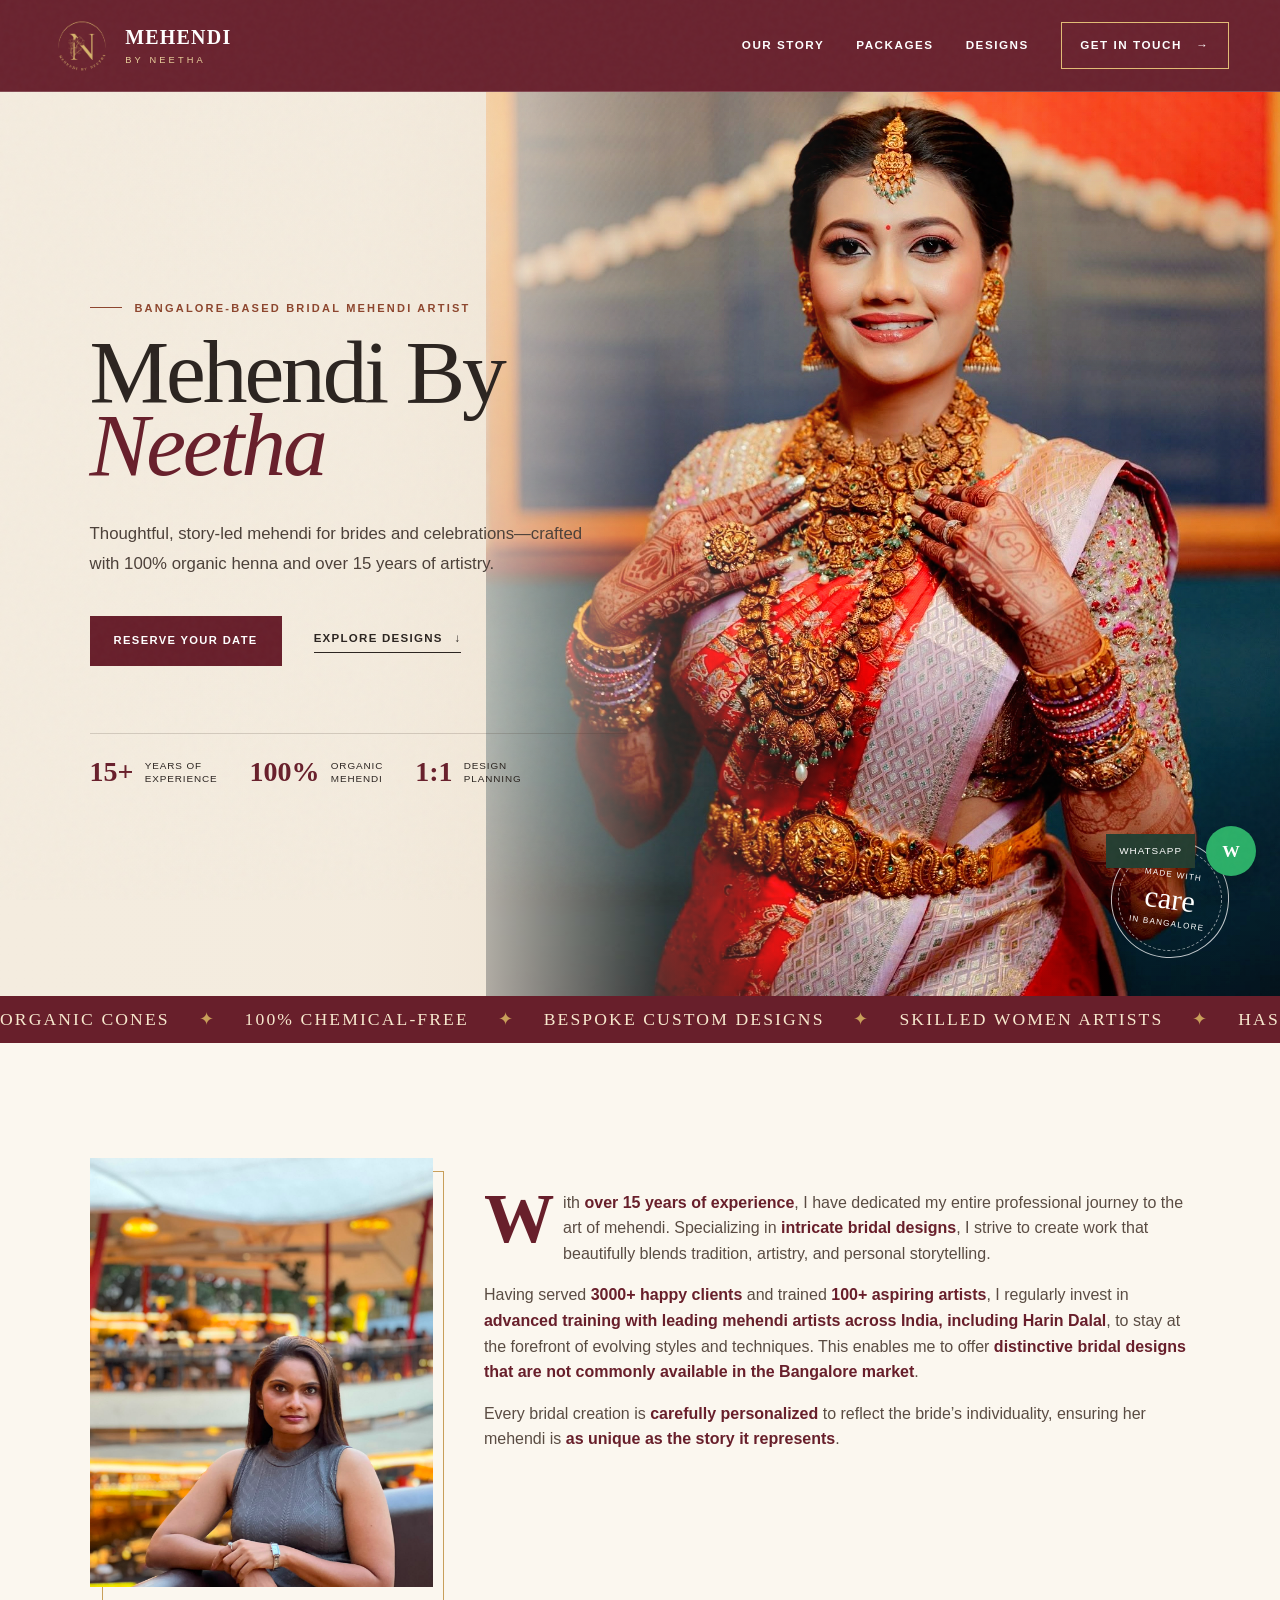
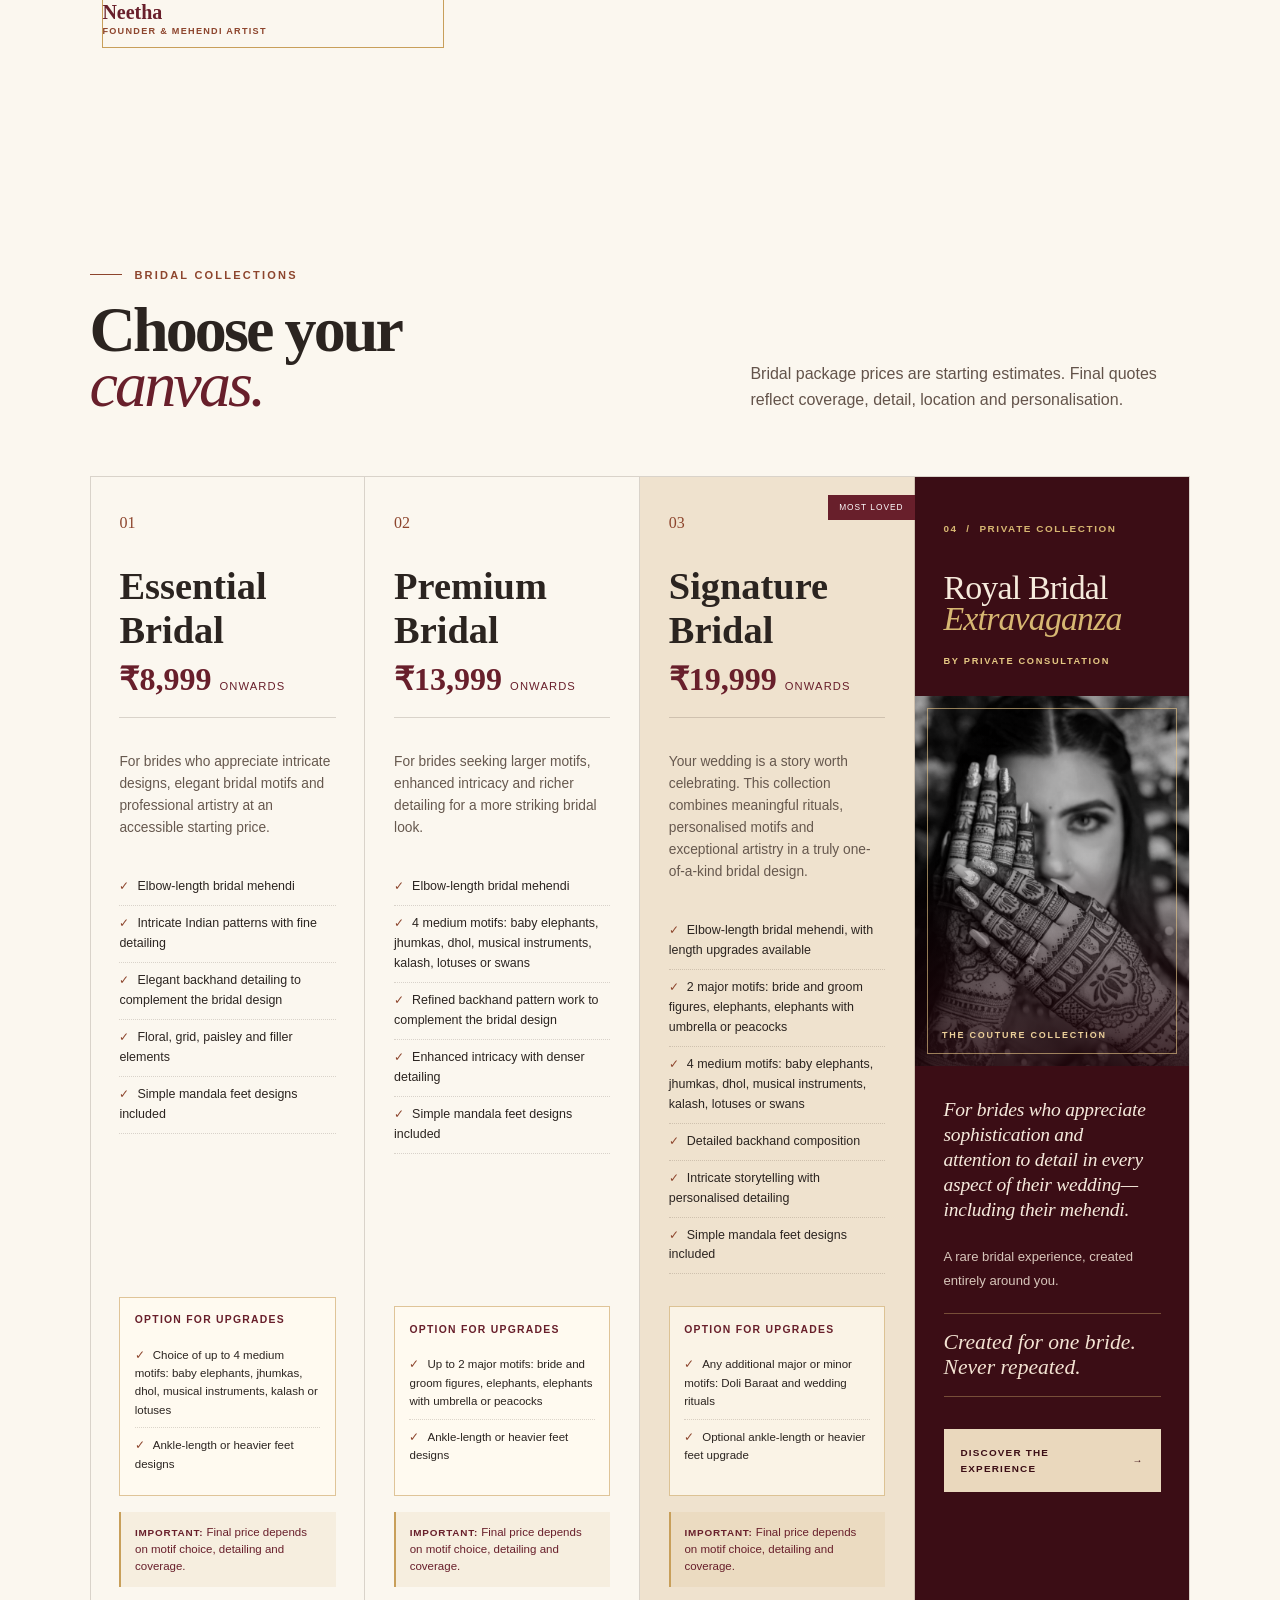
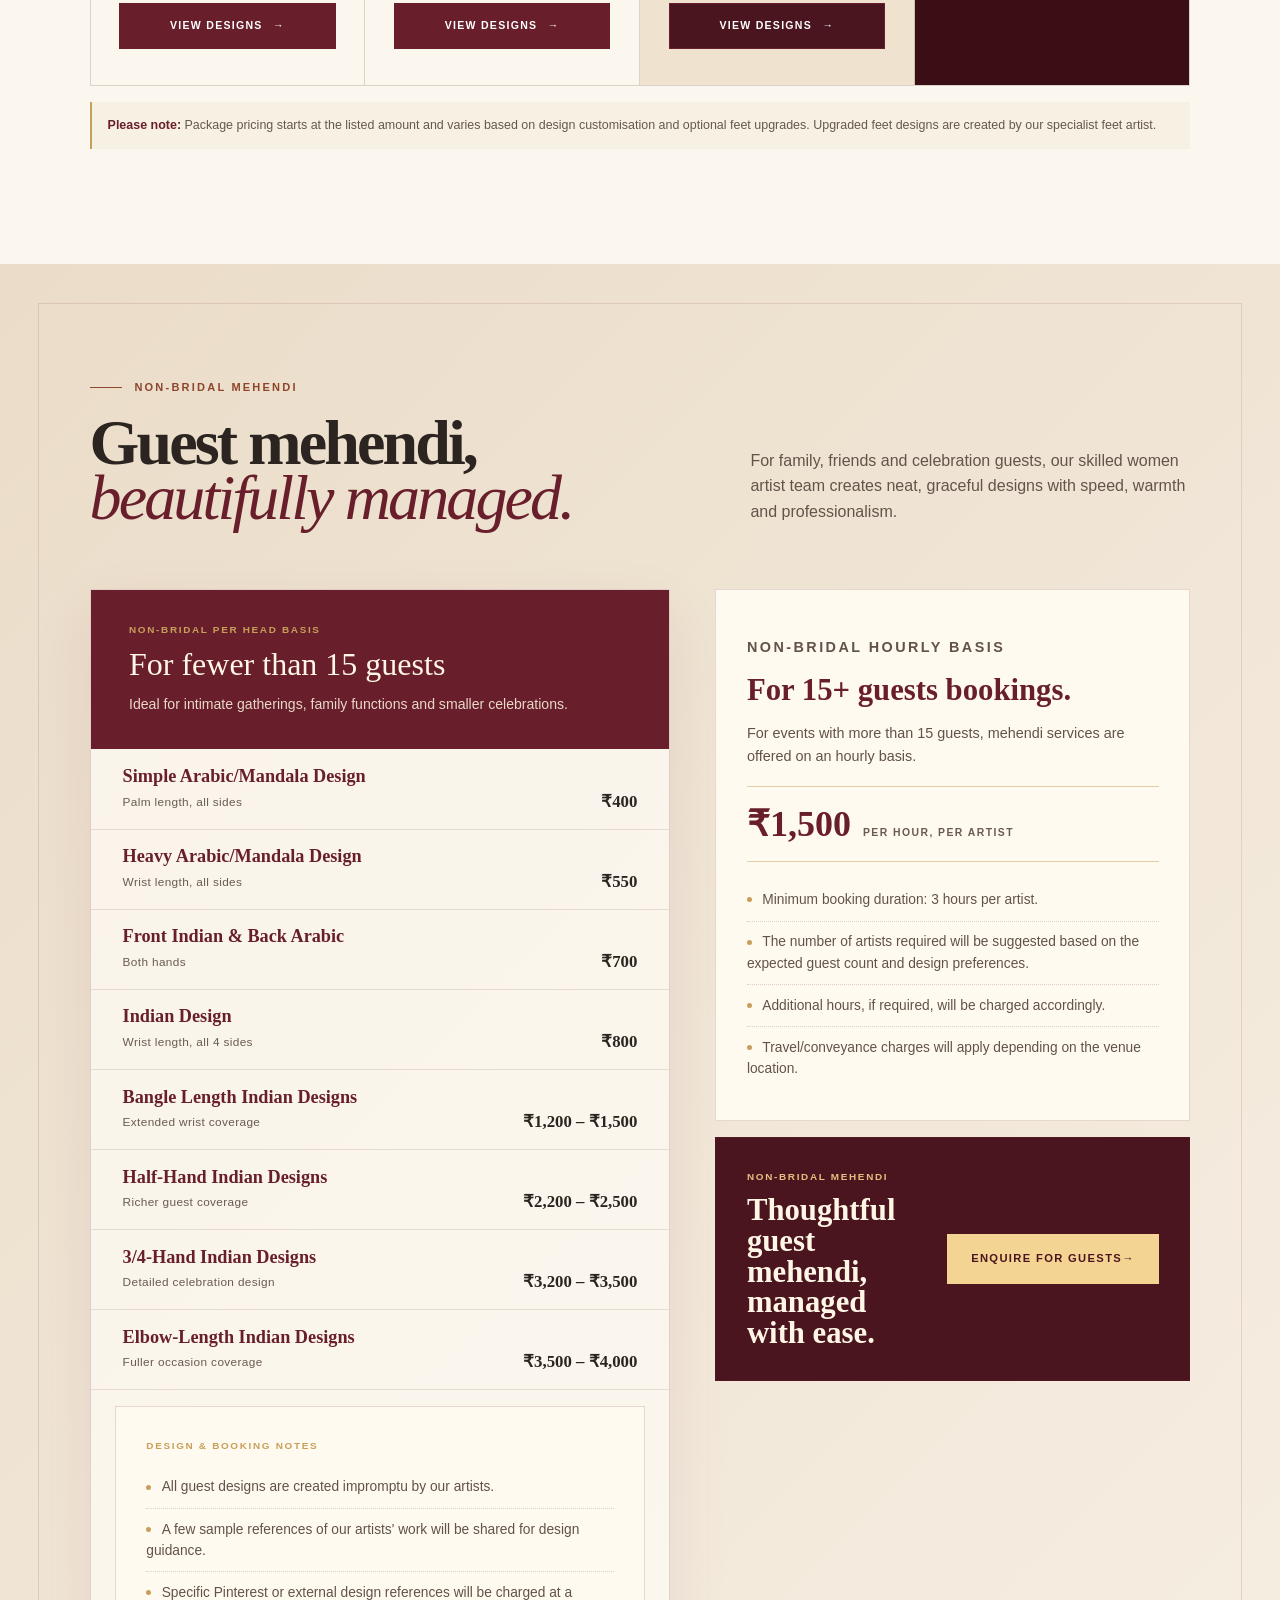
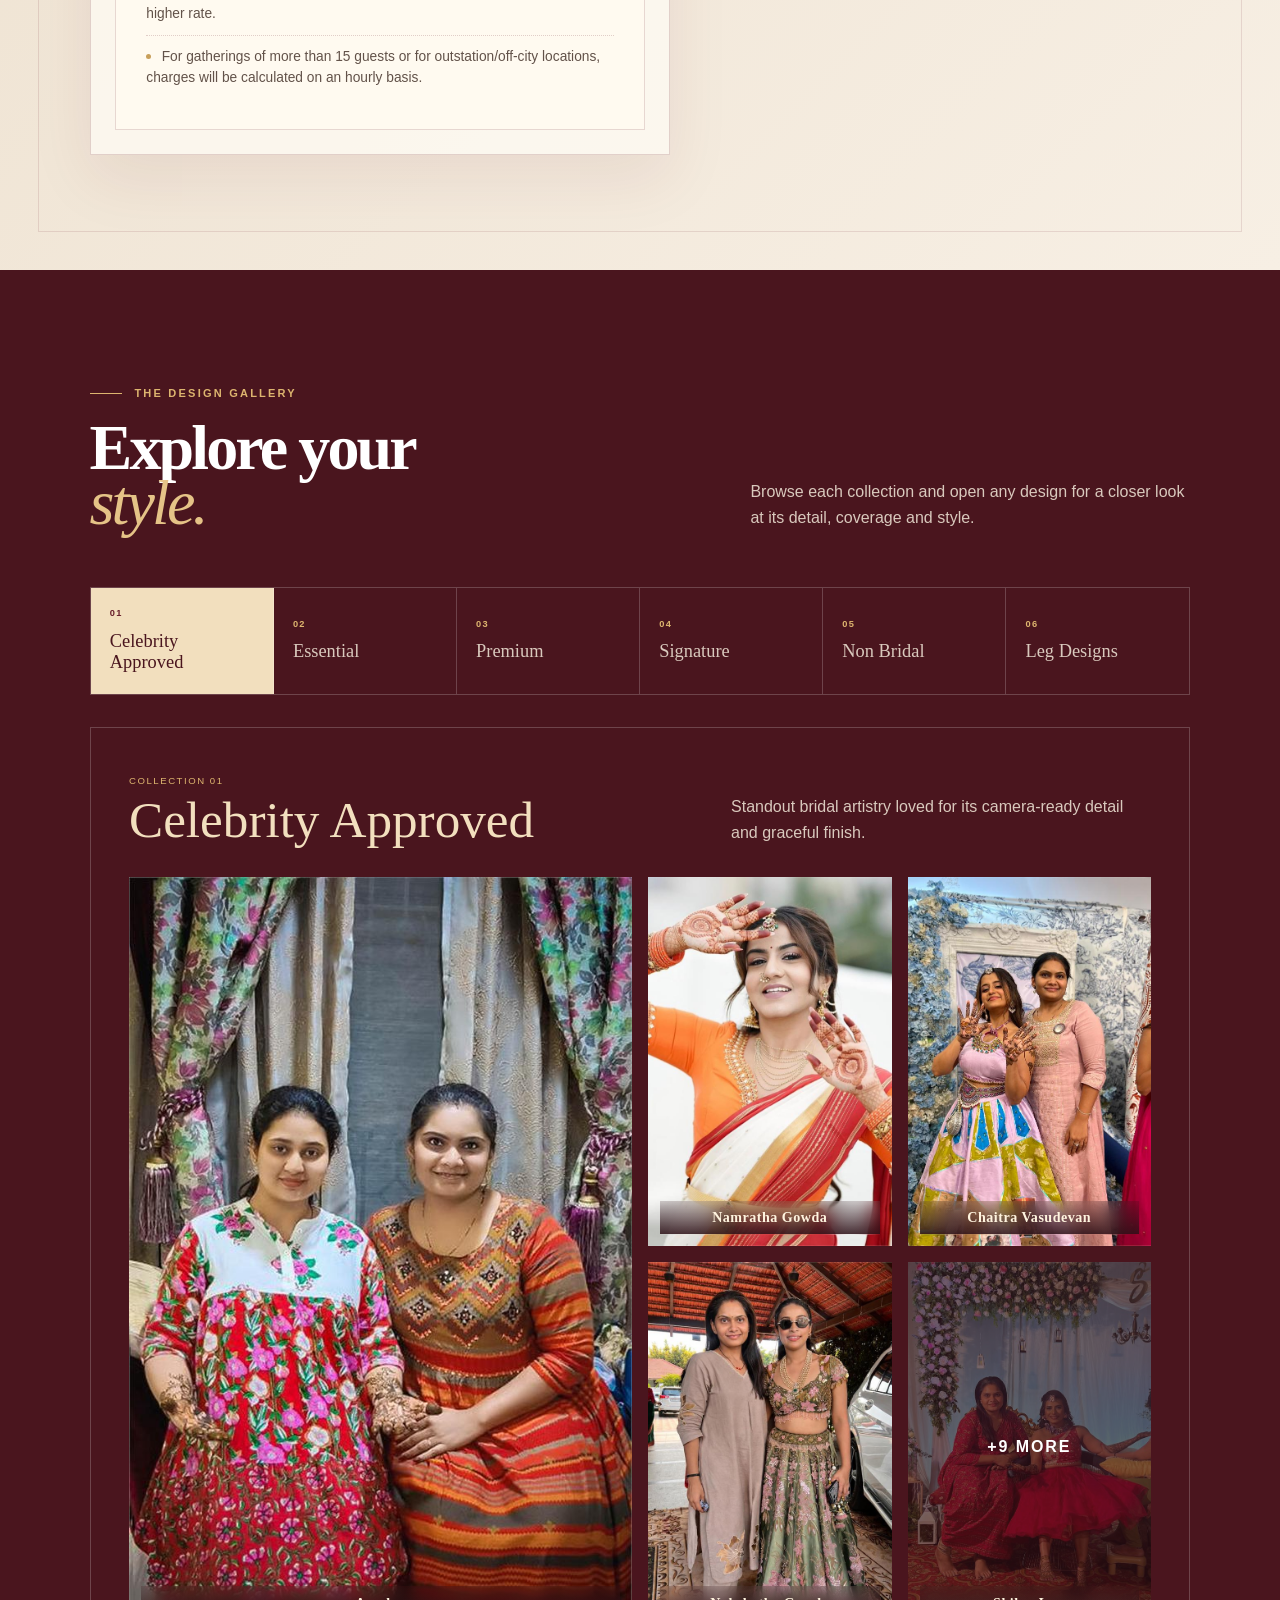
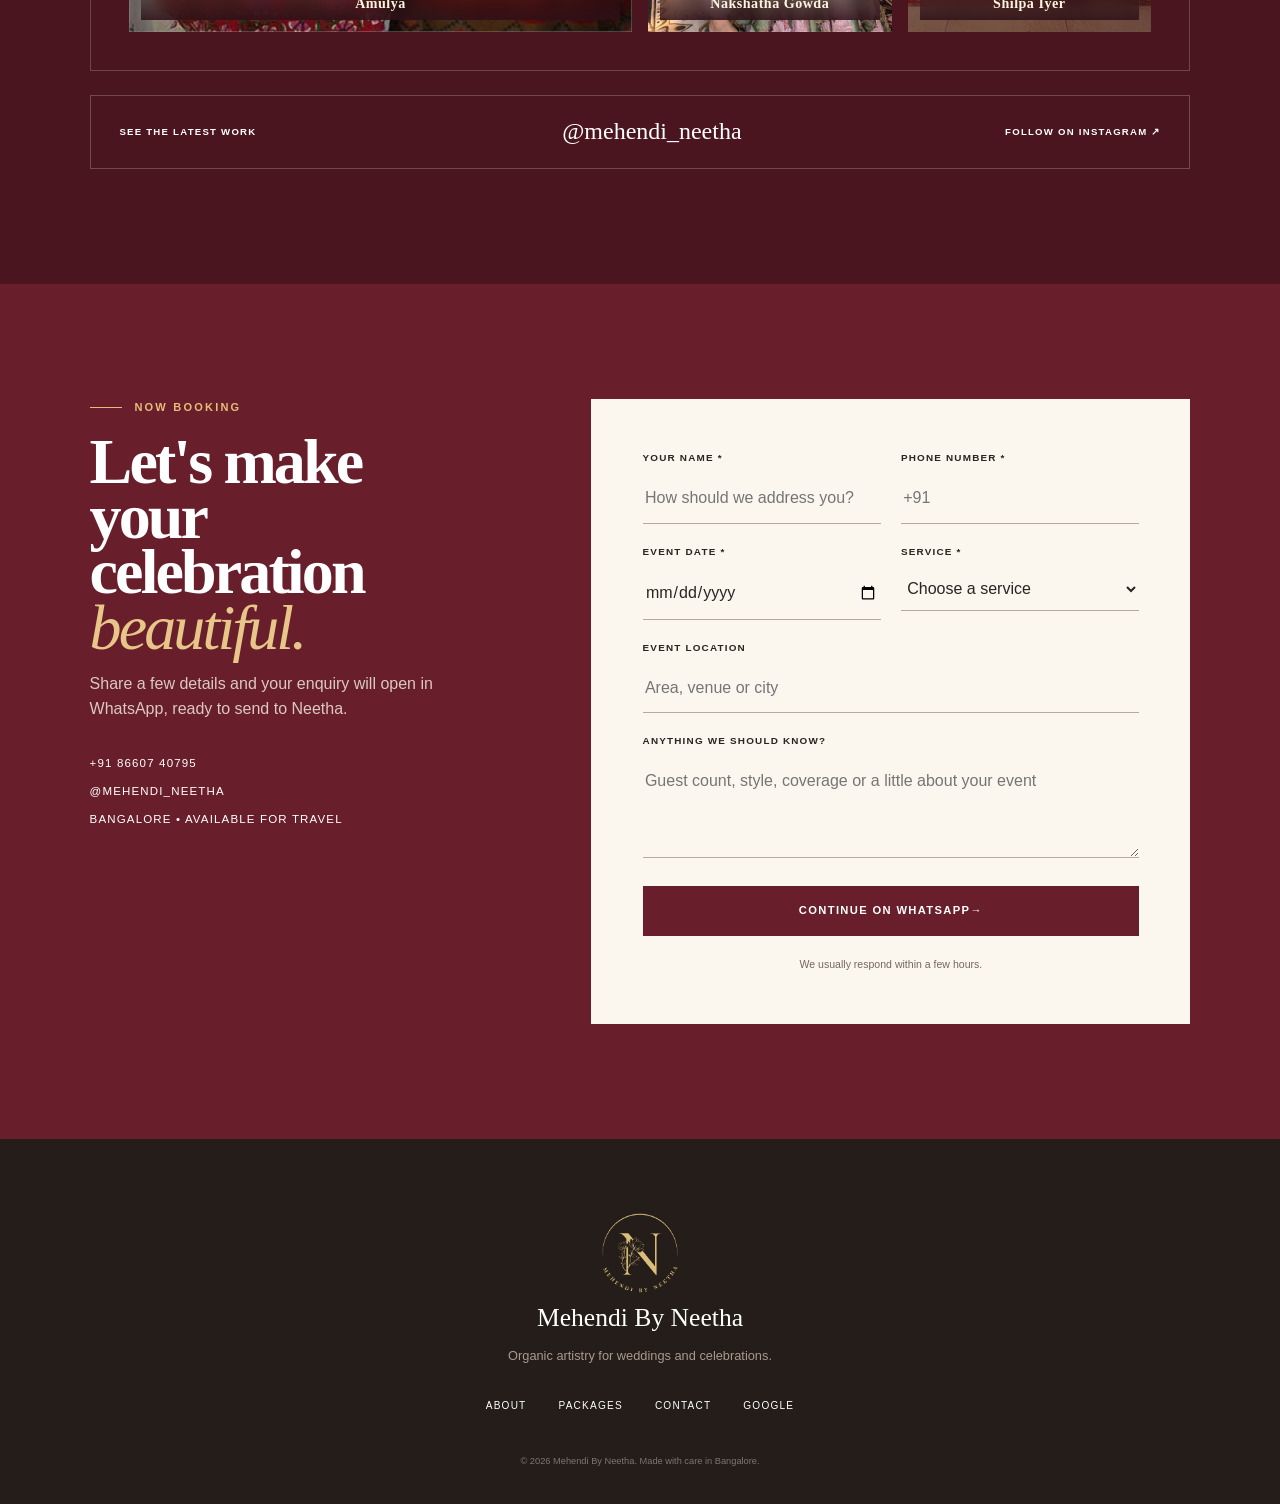
==== commit 349fb966: "Update bridal prices and simplify website sections Set Essential, Premium and Signature starting pri" ====
--- a/index.html
+++ b/index.html
@@ -10,8 +10,8 @@
   <meta property="og:description" content="Handcrafted organic mehendi for weddings and celebrations." />
   <meta property="og:type" content="website" />
   <link rel="icon" type="image/png" href="images/Logo.png" />
-  <link rel="stylesheet" href="styles.css?v=2" />
-  <script src="script.js?v=2" defer></script>
+  <link rel="stylesheet" href="styles.css?v=3" />
+  <script src="script.js?v=3" defer></script>
 </head>
 <body>
   <a class="skip-link" href="#main">Skip to content</a>
@@ -25,7 +25,6 @@
     </button>
     <nav id="nav" class="nav" aria-label="Primary navigation">
       <a href="#story">Our story</a>
-      <a href="#services">Services</a>
       <a href="#packages">Packages</a>
       <a href="#designs">Designs</a>
       <a class="nav-book" href="#book">Get in Touch <span>&rarr;</span></a>
@@ -67,85 +66,6 @@
         <p class="dropcap">With <strong>over 15 years of experience</strong>, I have dedicated my entire professional journey to the art of mehendi. Specializing in <strong>intricate bridal designs</strong>, I strive to create work that beautifully blends tradition, artistry, and personal storytelling.</p>
         <p>Having served <strong>3000+ happy clients</strong> and trained <strong>100+ aspiring artists</strong>, I regularly invest in <strong>advanced training with leading mehendi artists across India, including Harin Dalal</strong>, to stay at the forefront of evolving styles and techniques. This enables me to offer <strong>distinctive bridal designs that are not commonly available in the Bangalore market</strong>.</p>
         <p>Every bridal creation is <strong>carefully personalized</strong> to reflect the bride&rsquo;s individuality, ensuring her mehendi is <strong>as unique as the story it represents</strong>.</p>
-        <a class="text-link" href="#book">Tell us about your celebration <span>&rarr;</span></a>
-      </div>
-      <aside class="story-note reveal">
-        <span class="botanical" aria-hidden="true">&#10087;</span>
-        <p>“Your design should feel as personal as the day itself.”</p>
-        <small>— Neetha</small>
-      </aside>
-    </section>
-
-    <section class="services experience section" id="services">
-      <header class="section-title experience-title reveal">
-        <div><p class="kicker">Services &amp; Experience</p><h2>For every celebration,<br />with a <em>signature standard.</em></h2></div>
-        <p>From intimate bridal sessions to a full house of wedding guests, every booking is shaped with personal consultation, natural henna and calm, professional planning.</p>
-      </header>
-      <div class="experience-layout">
-        <aside class="standard-panel reveal" id="why-choose" aria-label="The Neetha Standard">
-          <p class="standard-eyebrow">The Neetha Standard</p>
-          <h3>Luxury is in the detail before the first line is drawn.</h3>
-          <p>Every celebration is treated as a private brief, with thoughtful design direction, patient artistry and a dependable team experience.</p>
-          <div class="standard-list">
-            <div class="standard-item">
-              <span>01</span>
-              <strong>One Artist, One Vision</strong>
-              <p>Bridal work is personally designed and executed by Neetha for consistency, precision and detail.</p>
-            </div>
-            <div class="standard-item">
-              <span>02</span>
-              <strong>Designed Around Your Story</strong>
-              <p>Motifs and compositions are curated around your personality, traditions and meaningful moments.</p>
-            </div>
-            <div class="standard-item">
-              <span>03</span>
-              <strong>Personalized Consultation</strong>
-              <p>Clear conversations shape the coverage, style and details before your celebration begins.</p>
-            </div>
-            <div class="standard-item">
-              <span>04</span>
-              <strong>Premium Natural Henna</strong>
-              <p>High-quality natural ingredients are used, with no chemical-based products.</p>
-            </div>
-            <div class="standard-item">
-              <span>05</span>
-              <strong>Professional &amp; Reliable Service</strong>
-              <p>Organized planning and timely execution make the experience feel effortless.</p>
-            </div>
-            <div class="standard-item">
-              <span>06</span>
-              <strong>Skilled All-Women Team</strong>
-              <p>Experienced female artists support guest applications and larger celebrations.</p>
-            </div>
-          </div>
-          <a class="text-link" href="#book">Begin a consultation <span>&rarr;</span></a>
-        </aside>
-        <div class="service-list">
-        <article class="service-card reveal">
-          <span>01</span><div class="service-icon" aria-hidden="true"><svg viewBox="0 0 64 64"><circle cx="32" cy="32" r="20"/><path d="M32 13c5.6 7 5.6 13.3 0 18.8C26.4 26.3 26.4 20 32 13Z"/><path d="M20 27c7.4.4 12.1 3.5 14 9.2-7.2.4-11.8-2.7-14-9.2Z"/><path d="M44 27c-7.4.4-12.1 3.5-14 9.2 7.2.4 11.8-2.7 14-9.2Z"/><path d="M24 43c5.2-4.4 10.8-4.4 16 0M28 48h8"/><circle cx="32" cy="36" r="2"/></svg></div>
-          <h3>Bridal Mehendi</h3><p>Fine, story-led work with custom motifs, portraits and coverage planned around your bridal look.</p><a href="#packages">View bridal packages &rarr;</a>
-        </article>
-        <article class="service-card reveal">
-          <span>02</span><div class="service-icon" aria-hidden="true"><svg viewBox="0 0 64 64"><circle cx="32" cy="32" r="20"/><circle cx="32" cy="23" r="5"/><path d="M22 43c1.8-6 5.2-9 10-9s8.2 3 10 9"/><circle cx="20" cy="30" r="4"/><path d="M13 45c1.1-5 3.4-7.5 7-7.5 2.4 0 4.3 1.1 5.7 3.2"/><circle cx="44" cy="30" r="4"/><path d="M38.3 40.7c1.4-2.1 3.3-3.2 5.7-3.2 3.6 0 5.9 2.5 7 7.5"/></svg></div>
-          <h3>Non-Bridal / Guest</h3><p>A certified ladies team for weddings, sangeet, parties and family functions - graceful designs without the wait.</p><a href="#guest-pricing">View guest pricing &rarr;</a>
-        </article>
-        <article class="service-card reveal">
-          <span>03</span><div class="service-icon" aria-hidden="true"><svg viewBox="0 0 64 64"><circle cx="32" cy="32" r="20"/><path d="M19 38h26c-1.1 8-5.4 12-13 12s-11.9-4-13-12Z"/><path d="M16 38h32M24 38c1-6.5 3.7-10 8-10s7 3.5 8 10"/><path d="M32 14c4.8 5.2 4.8 10 0 14-4.8-4-4.8-8.8 0-14Z"/><path d="M19 25l-3-3m29 3 3-3M24 18l-1-4m17 4 1-4"/></svg></div>
-          <h3>Festive Mehendi</h3><p>Arabic and Indian designs for festivals, parties and every joyful celebration in between.</p><a href="#designs">Browse the styles &rarr;</a>
-        </article>
-        <article class="service-card reveal">
-          <span>04</span><div class="service-icon" aria-hidden="true"><svg viewBox="0 0 64 64"><circle cx="32" cy="32" r="20"/><circle cx="32" cy="39" r="10"/><path d="M24 27h16l-8-10-8 10Z"/><path d="M28 17h8M24 27h16M28 27l4-10 4 10"/><path d="M18 39h-4m36 0h-4M21 48l-3 3m25-3 3 3"/></svg></div>
-          <h3>Engagement</h3><p>Elegant, personalised designs created to complement your engagement look and mark the beginning of your celebration.</p><a href="#book">Plan your engagement &rarr;</a>
-        </article>
-        <article class="service-card reveal">
-          <span>05</span><div class="service-icon" aria-hidden="true"><svg viewBox="0 0 64 64"><circle cx="32" cy="32" r="20"/><path d="M25 33c-4.5 1-6.8 5-5.8 9.6 1 4.9 4.4 8 8.2 7.2 3.1-.7 3.8-4.2 2.4-8.3-1.5-4.7-1.8-9.2-4.8-8.5Z"/><path d="M39 33c4.5 1 6.8 5 5.8 9.6-1 4.9-4.4 8-8.2 7.2-3.1-.7-3.8-4.2-2.4-8.3 1.5-4.7 1.8-9.2 4.8-8.5Z"/><circle cx="19.5" cy="28" r="1.4"/><circle cx="22.5" cy="24.5" r="1.6"/><circle cx="26.4" cy="23.6" r="1.7"/><circle cx="29.8" cy="25.7" r="1.4"/><circle cx="44.5" cy="28" r="1.4"/><circle cx="41.5" cy="24.5" r="1.6"/><circle cx="37.6" cy="23.6" r="1.7"/><circle cx="34.2" cy="25.7" r="1.4"/></svg></div>
-          <h3>Baby Shower</h3><p>Joyful, meaningful mehendi with delicate motifs designed especially for the mother-to-be and her loved ones.</p><a href="#book">Plan a baby shower &rarr;</a>
-        </article>
-        <article class="service-card reveal">
-          <span>06</span><div class="service-icon" aria-hidden="true"><svg viewBox="0 0 64 64"><circle cx="32" cy="32" r="20"/><rect x="18" y="26" width="28" height="19" rx="2"/><path d="M26 26v-4c0-2 1.4-3 3.6-3h4.8c2.2 0 3.6 1 3.6 3v4M18 33h28"/><path d="M29 33v4h6v-4"/><path d="M32 39l1.4 2.5L36 43l-2.6 1.5L32 47l-1.4-2.5L28 43l2.6-1.5L32 39Z"/></svg></div>
-          <h3>Corporate Events</h3><p>Professional mehendi experiences for office celebrations, employee events and thoughtfully planned brand gatherings.</p><a href="#book">Plan a corporate event &rarr;</a>
-        </article>
-        </div>
       </div>
     </section>
 
@@ -155,9 +75,9 @@
         <p>Bridal package prices are starting estimates. Final quotes reflect coverage, detail, location and personalisation.</p>
       </header>
       <div class="package-grid">
-        <article class="package-card has-upgrades reveal"><span class="package-number">01</span><h3>Essential Bridal</h3><p class="price">&#8377;10,000 <small>onwards</small></p><p>For brides who appreciate intricate designs, elegant bridal motifs and professional artistry at an accessible starting price.</p><ul><li>Elbow-length bridal mehendi</li><li>Intricate Indian patterns with fine detailing</li><li>Elegant backhand detailing to complement the bridal design</li><li>Floral, grid, paisley and filler elements</li><li>Simple mandala feet designs included</li></ul><div class="package-upgrades"><strong>Option for Upgrades</strong><ul><li>Choice of up to 4 medium motifs: baby elephants, jhumkas, dhol, musical instruments, kalash or lotuses</li><li>Ankle-length or heavier feet designs</li></ul></div><p class="package-important"><strong>Important:</strong> Final price depends on motif choice, detailing and coverage.</p><a class="package-design-button" href="#designs" data-gallery-link="essential">View Designs <span>&rarr;</span></a></article>
-        <article class="package-card has-upgrades reveal"><span class="package-number">02</span><h3>Premium Bridal</h3><p class="price">&#8377;15,000 <small>onwards</small></p><p>For brides seeking larger motifs, enhanced intricacy and richer detailing for a more striking bridal look.</p><ul><li>Elbow-length bridal mehendi</li><li>4 medium motifs: baby elephants, jhumkas, dhol, musical instruments, kalash, lotuses or swans</li><li>Refined backhand pattern work to complement the bridal design</li><li>Enhanced intricacy with denser detailing</li><li>Simple mandala feet designs included</li></ul><div class="package-upgrades"><strong>Option for Upgrades</strong><ul><li>Up to 2 major motifs: bride and groom figures, elephants, elephants with umbrella or peacocks</li><li>Ankle-length or heavier feet designs</li></ul></div><p class="package-important"><strong>Important:</strong> Final price depends on motif choice, detailing and coverage.</p><a class="package-design-button" href="#designs" data-gallery-link="premium">View Designs <span>&rarr;</span></a></article>
-        <article class="package-card has-upgrades featured reveal"><span class="most-loved">Most loved</span><span class="package-number">03</span><h3>Signature Bridal</h3><p class="price">&#8377;22,000 <small>onwards</small></p><p>Your wedding is a story worth celebrating. This collection combines meaningful rituals, personalised motifs and exceptional artistry in a truly one-of-a-kind bridal design.</p><ul><li>Elbow-length bridal mehendi, with length upgrades available</li><li>2 major motifs: bride and groom figures, elephants, elephants with umbrella or peacocks</li><li>4 medium motifs: baby elephants, jhumkas, dhol, musical instruments, kalash, lotuses or swans</li><li>Detailed backhand composition</li><li>Intricate storytelling with personalised detailing</li><li>Simple mandala feet designs included</li></ul><div class="package-upgrades"><strong>Option for Upgrades</strong><ul><li>Any additional major or minor motifs: Doli Baraat and wedding rituals</li><li>Optional ankle-length or heavier feet upgrade</li></ul></div><p class="package-important"><strong>Important:</strong> Final price depends on motif choice, detailing and coverage.</p><a class="package-design-button" href="#designs" data-gallery-link="signature">View Designs <span>&rarr;</span></a></article>
+        <article class="package-card has-upgrades reveal"><span class="package-number">01</span><h3>Essential Bridal</h3><p class="price">&#8377;8,999 <small>onwards</small></p><p>For brides who appreciate intricate designs, elegant bridal motifs and professional artistry at an accessible starting price.</p><ul><li>Elbow-length bridal mehendi</li><li>Intricate Indian patterns with fine detailing</li><li>Elegant backhand detailing to complement the bridal design</li><li>Floral, grid, paisley and filler elements</li><li>Simple mandala feet designs included</li></ul><div class="package-upgrades"><strong>Option for Upgrades</strong><ul><li>Choice of up to 4 medium motifs: baby elephants, jhumkas, dhol, musical instruments, kalash or lotuses</li><li>Ankle-length or heavier feet designs</li></ul></div><p class="package-important"><strong>Important:</strong> Final price depends on motif choice, detailing and coverage.</p><a class="package-design-button" href="#designs" data-gallery-link="essential">View Designs <span>&rarr;</span></a></article>
+        <article class="package-card has-upgrades reveal"><span class="package-number">02</span><h3>Premium Bridal</h3><p class="price">&#8377;13,999 <small>onwards</small></p><p>For brides seeking larger motifs, enhanced intricacy and richer detailing for a more striking bridal look.</p><ul><li>Elbow-length bridal mehendi</li><li>4 medium motifs: baby elephants, jhumkas, dhol, musical instruments, kalash, lotuses or swans</li><li>Refined backhand pattern work to complement the bridal design</li><li>Enhanced intricacy with denser detailing</li><li>Simple mandala feet designs included</li></ul><div class="package-upgrades"><strong>Option for Upgrades</strong><ul><li>Up to 2 major motifs: bride and groom figures, elephants, elephants with umbrella or peacocks</li><li>Ankle-length or heavier feet designs</li></ul></div><p class="package-important"><strong>Important:</strong> Final price depends on motif choice, detailing and coverage.</p><a class="package-design-button" href="#designs" data-gallery-link="premium">View Designs <span>&rarr;</span></a></article>
+        <article class="package-card has-upgrades featured reveal"><span class="most-loved">Most loved</span><span class="package-number">03</span><h3>Signature Bridal</h3><p class="price">&#8377;19,999 <small>onwards</small></p><p>Your wedding is a story worth celebrating. This collection combines meaningful rituals, personalised motifs and exceptional artistry in a truly one-of-a-kind bridal design.</p><ul><li>Elbow-length bridal mehendi, with length upgrades available</li><li>2 major motifs: bride and groom figures, elephants, elephants with umbrella or peacocks</li><li>4 medium motifs: baby elephants, jhumkas, dhol, musical instruments, kalash, lotuses or swans</li><li>Detailed backhand composition</li><li>Intricate storytelling with personalised detailing</li><li>Simple mandala feet designs included</li></ul><div class="package-upgrades"><strong>Option for Upgrades</strong><ul><li>Any additional major or minor motifs: Doli Baraat and wedding rituals</li><li>Optional ankle-length or heavier feet upgrade</li></ul></div><p class="package-important"><strong>Important:</strong> Final price depends on motif choice, detailing and coverage.</p><a class="package-design-button" href="#designs" data-gallery-link="signature">View Designs <span>&rarr;</span></a></article>
         <article class="package-card dark royal-package reveal">
           <div class="royal-package-header">
             <span class="package-number">04 &nbsp;/&nbsp; Private collection</span>
@@ -380,7 +300,7 @@
   <footer class="footer">
     <a class="footer-logo" href="#top"><img src="images/Logo.png" alt="" /><span>Mehendi By Neetha</span></a>
     <p>Organic artistry for weddings and celebrations.</p>
-    <nav><a href="#story">About</a><a href="#services">Services</a><a href="#packages">Packages</a><a href="#book">Contact</a><a href="https://share.google/0oI3B56X5rZnan7yY" target="_blank" rel="noopener">Google</a></nav>
+    <nav><a href="#story">About</a><a href="#packages">Packages</a><a href="#book">Contact</a><a href="https://share.google/0oI3B56X5rZnan7yY" target="_blank" rel="noopener">Google</a></nav>
     <small>&copy; 2026 Mehendi By Neetha. Made with care in Bangalore.</small>
   </footer>
 
--- a/styles.css
+++ b/styles.css
@@ -3,17 +3,17 @@
 img{display:block;max-width:100%}a{color:inherit;text-decoration:none}button,input,select,textarea{font:inherit}.skip-link{position:absolute;left:-999px;top:8px;z-index:99;background:#fff;padding:.7rem}.skip-link:focus{left:8px}.sr-only{position:absolute;width:1px;height:1px;overflow:hidden;clip:rect(0 0 0 0)}
 .announcement{height:32px;display:grid;place-items:center;background:var(--wine);color:#fff;font-size:.67rem;letter-spacing:.17em;text-transform:uppercase}.site-header{height:92px;padding:0 clamp(1.2rem,4vw,4.5rem);display:flex;align-items:center;justify-content:space-between;background:rgba(251,247,239,.94);border-bottom:1px solid var(--line);position:sticky;top:0;z-index:15;backdrop-filter:blur(12px)}.brand{display:flex;align-items:center;gap:.75rem}.brand img{width:62px;height:62px;object-fit:contain;mix-blend-mode:multiply}.brand span{display:flex;flex-direction:column;line-height:.9;text-transform:uppercase}.brand strong{font:600 1.25rem var(--serif);letter-spacing:.06em}.brand small{font-size:.58rem;letter-spacing:.34em;margin-top:.45rem}.nav{display:flex;align-items:center;gap:clamp(1rem,2.5vw,2.4rem)}.nav>a{font-size:.73rem;font-weight:600;text-transform:uppercase;letter-spacing:.13em;position:relative}.nav>a:not(.nav-book)::after{content:"";position:absolute;left:0;bottom:-6px;width:0;height:1px;background:var(--wine);transition:.25s}.nav>a:hover::after{width:100%}.nav-book{padding:.85rem 1.15rem;border:1px solid var(--wine);color:var(--wine)}.nav-book span{margin-left:.6rem}.menu-toggle{display:none;border:0;background:transparent;padding:10px}.menu-toggle span{display:block;width:25px;height:1px;background:var(--ink);margin:5px}
 .hero{min-height:calc(100vh - 124px);display:grid;grid-template-columns:56% 44%;position:relative;background:var(--cream);overflow:hidden}.hero-media{grid-column:1/3;grid-row:1;min-height:700px}.hero-media::after{content:"";position:absolute;inset:0;background:linear-gradient(90deg,rgba(244,236,223,.97) 0%,rgba(244,236,223,.82) 30%,rgba(244,236,223,.06) 60%,rgba(35,14,14,.15) 100%)}.hero-media img{width:100%;height:100%;object-fit:cover}.hero-content{grid-column:1;grid-row:1;position:relative;z-index:2;align-self:center;padding:5rem clamp(1.4rem,7vw,8rem)}.kicker{margin:0 0 1.1rem;color:var(--henna);font-size:.69rem;font-weight:600;letter-spacing:.2em;text-transform:uppercase}.kicker::before{content:"";display:inline-block;width:32px;height:1px;background:currentColor;margin:0 .8rem .22rem 0}.hero h1,.section h2{margin:0;font:600 clamp(4.1rem,7vw,7.2rem)/.78 var(--serif);letter-spacing:-.045em}.hero h1 em,.section h2 em{font-weight:500;color:var(--wine)}.hero-lead{max-width:510px;margin:2.3rem 0;color:#4c4039;font-size:1.05rem;line-height:1.8}.hero-actions{display:flex;align-items:center;gap:2rem}.button{display:inline-flex;align-items:center;justify-content:center;border:0;cursor:pointer;padding:1rem 1.5rem;text-transform:uppercase;letter-spacing:.12em;font-size:.7rem;font-weight:600;transition:.25s}.button-primary{background:var(--wine);color:#fff}.button-primary:hover{background:var(--wine2);transform:translateY(-2px)}.text-link{font-size:.72rem;font-weight:600;text-transform:uppercase;letter-spacing:.11em;border-bottom:1px solid currentColor;padding-bottom:.25rem}.text-link span{margin-left:.45rem}.hero-proof{display:flex;gap:2rem;margin-top:4.2rem;padding-top:1.4rem;border-top:1px solid var(--line);max-width:540px}.hero-proof div{display:flex;align-items:center;gap:.7rem}.hero-proof strong{font:600 1.75rem var(--serif);color:var(--wine)}.hero-proof span{font-size:.62rem;text-transform:uppercase;line-height:1.35;letter-spacing:.09em}.hero-seal{position:absolute;right:4vw;bottom:3vw;z-index:2;width:118px;height:118px;border:1px solid rgba(255,255,255,.75);border-radius:50%;color:#fff;display:flex;flex-direction:column;align-items:center;justify-content:center;text-transform:uppercase;font-size:.51rem;letter-spacing:.15em;transform:rotate(8deg)}.hero-seal::before{content:"";position:absolute;inset:6px;border:1px dashed rgba(255,255,255,.55);border-radius:50%}.hero-seal b{font:500 1.9rem var(--serif);text-transform:none;letter-spacing:0}.marquee{background:var(--wine);color:#f7e8ce;overflow:hidden;white-space:nowrap;padding:.8rem 0;font:500 1.1rem var(--serif);letter-spacing:.12em;text-transform:uppercase}.marquee div{display:flex;width:max-content;animation:marquee 28s linear infinite}.marquee span{display:block}.marquee i{font-style:normal;color:var(--gold);padding:0 1.4rem}@keyframes marquee{to{transform:translateX(-50%)}}
-.section{padding:clamp(5rem,9vw,9rem) clamp(1.4rem,7vw,8rem)}.story{display:grid;grid-template-columns:.85fr 1.2fr .55fr;gap:clamp(2rem,4vw,5rem);align-items:start}.story h2,.section-title h2,.design-header h2,.booking h2{font-size:clamp(3.2rem,5vw,5.8rem);line-height:.86}.story-portrait{margin:0;position:relative}.story-portrait::before{content:"";position:absolute;inset:.8rem -.7rem -.7rem .8rem;border:1px solid var(--gold);z-index:0}.story-portrait img{position:relative;z-index:1;width:100%;aspect-ratio:4/5;object-fit:cover;object-position:center 62%}.story-portrait figcaption{position:relative;z-index:2;margin:.9rem 0 0 .8rem;color:var(--wine);font:600 1.25rem var(--serif)}.story-portrait figcaption span{display:block;margin-top:.15rem;color:var(--henna);font:600 .57rem var(--sans);letter-spacing:.14em;text-transform:uppercase}.story-copy{padding-top:1rem}.story-copy p{color:#5a4c43}.story-copy .dropcap:first-letter{font:600 4.4rem/.7 var(--serif);float:left;color:var(--wine);padding:.25rem .55rem 0 0}.story-copy .text-link{display:inline-block;margin-top:1rem}.story-note{border-left:1px solid var(--gold);padding:1.2rem 0 1.2rem 1.5rem;margin-top:1rem}.story-note .botanical{font-size:3.5rem;color:var(--gold)}.story-note p{font:italic 500 1.45rem/1.25 var(--serif)}.story-note small{text-transform:uppercase;letter-spacing:.14em;color:var(--henna)}
+.section{padding:clamp(5rem,9vw,9rem) clamp(1.4rem,7vw,8rem)}.story{display:grid;grid-template-columns:.85fr 1.75fr;gap:clamp(2rem,4vw,5rem);align-items:start}.story h2,.section-title h2,.design-header h2,.booking h2{font-size:clamp(3.2rem,5vw,5.8rem);line-height:.86}.story-portrait{margin:0;position:relative}.story-portrait::before{content:"";position:absolute;inset:.8rem -.7rem -.7rem .8rem;border:1px solid var(--gold);z-index:0}.story-portrait img{position:relative;z-index:1;width:100%;aspect-ratio:4/5;object-fit:cover;object-position:center 62%}.story-portrait figcaption{position:relative;z-index:2;margin:.9rem 0 0 .8rem;color:var(--wine);font:600 1.25rem var(--serif)}.story-portrait figcaption span{display:block;margin-top:.15rem;color:var(--henna);font:600 .57rem var(--sans);letter-spacing:.14em;text-transform:uppercase}.story-copy{padding-top:1rem}.story-copy p{color:#5a4c43}.story-copy .dropcap:first-letter{font:600 4.4rem/.7 var(--serif);float:left;color:var(--wine);padding:.25rem .55rem 0 0}.story-copy .text-link{display:inline-block;margin-top:1rem}.story-note{border-left:1px solid var(--gold);padding:1.2rem 0 1.2rem 1.5rem;margin-top:1rem}.story-note .botanical{font-size:3.5rem;color:var(--gold)}.story-note p{font:italic 500 1.45rem/1.25 var(--serif)}.story-note small{text-transform:uppercase;letter-spacing:.14em;color:var(--henna)}
 .services{background:var(--cream)}.section-title{display:grid;grid-template-columns:1fr minmax(260px,440px);align-items:end;gap:4rem;margin-bottom:4rem}.section-title>p{color:#63534a;margin:0}.service-list{display:grid;grid-template-columns:repeat(3,1fr);border-top:1px solid var(--line);border-bottom:1px solid var(--line)}.service-card{padding:2.2rem clamp(1rem,2.5vw,2.8rem);border-right:1px solid var(--line);position:relative}.service-card:nth-child(3n),.service-card:last-child{border-right:0}.service-card:nth-child(n+4){border-top:1px solid var(--line)}.service-card>span{font:500 .8rem var(--serif);color:var(--henna)}.service-icon{position:relative;width:90px;height:90px;border:1px solid rgba(201,154,74,.7);border-radius:50%;color:#c99a4a;background:rgba(255,255,255,.28);display:flex;align-items:center;justify-content:center;margin:1.5rem auto}.service-icon::before{content:"";position:absolute;width:78px;height:78px;border:1px solid rgba(201,154,74,.2);border-radius:50%}.service-icon svg{width:58px;height:58px;fill:none;stroke:currentColor;stroke-width:1.8;stroke-linecap:round;stroke-linejoin:round;position:relative;z-index:1}.service-card h3{font:600 2.1rem var(--serif);margin:.3rem 0}.service-card p{font-size:.92rem;color:#64554c;min-height:92px}.service-card a{font-size:.68rem;text-transform:uppercase;letter-spacing:.12em;font-weight:600;color:var(--wine)}
 .designs{background:var(--wine2);color:#fff}.design-header{display:grid;grid-template-columns:1fr minmax(280px,440px);gap:4rem;align-items:end;margin-bottom:3.5rem}.design-header .kicker{color:#ddb56f}.design-header h2 em{color:#e5c387}.design-header>p{color:#d9c9bd;margin:0}.gallery-tabs{display:grid;grid-template-columns:repeat(6,1fr);border:1px solid rgba(255,255,255,.2);margin-bottom:2rem}.gallery-tab{min-height:106px;padding:1.2rem;border:0;border-right:1px solid rgba(255,255,255,.2);background:transparent;color:#d9c9bd;text-align:left;cursor:pointer;font:500 1.15rem/1.15 var(--serif);transition:background .25s,color .25s}.gallery-tab:last-child{border-right:0}.gallery-tab span{display:block;margin-bottom:.8rem;color:#ddb56f;font:600 .58rem var(--sans);letter-spacing:.14em}.gallery-tab:hover,.gallery-tab:focus-visible{background:rgba(255,255,255,.08);color:#fff}.gallery-tab.active{background:#f2dfbe;color:var(--wine2)}.gallery-tab.active span{color:var(--wine)}.gallery-panel{padding:clamp(1.4rem,3vw,2.5rem);border:1px solid rgba(255,255,255,.2)}.gallery-panel[hidden]{display:none}.gallery-panel>header{display:grid;grid-template-columns:1fr minmax(260px,420px);gap:3rem;align-items:end;margin-bottom:2rem}.gallery-panel h3{margin:.15rem 0 0;font:500 clamp(2.5rem,4vw,4.2rem)/1 var(--serif);color:#f2dfbe}.gallery-panel header small{color:#ddb56f;font-size:.6rem;letter-spacing:.16em;text-transform:uppercase}.gallery-panel header p{margin:0;color:#d9c9bd}.gallery-row{display:grid;grid-template-columns:repeat(5,1fr);gap:1rem}.gallery-slot{aspect-ratio:4/5;display:flex;flex-direction:column;justify-content:space-between;padding:1rem;border:1px dashed rgba(242,223,190,.42);background:linear-gradient(145deg,rgba(255,255,255,.06),rgba(255,255,255,.015));color:#ddb56f}.gallery-slot span{font:500 1rem var(--serif)}.gallery-slot small{color:#bca9a4;font-size:.55rem;letter-spacing:.12em;text-transform:uppercase}.gallery-instagram{margin-top:1.5rem;border:1px solid rgba(255,255,255,.22);padding:1.4rem 1.8rem;display:grid;grid-template-columns:1fr 1fr auto;align-items:center}.gallery-instagram span,.gallery-instagram em{text-transform:uppercase;font:normal 600 .6rem var(--sans);letter-spacing:.13em}.gallery-instagram strong{font:500 1.5rem var(--serif)}
 .packages{background:var(--paper)}.package-grid{display:grid;grid-template-columns:repeat(4,1fr);border:1px solid var(--line)}.package-card{padding:2.3rem 1.8rem;min-height:515px;border-right:1px solid var(--line);display:flex;flex-direction:column;position:relative;transition:.25s}.package-card:last-child{border-right:0}.package-card:hover{transform:translateY(-8px);box-shadow:0 20px 45px rgba(65,35,25,.1);background:#fff}.package-number{font:500 1rem var(--serif);color:var(--henna)}.package-card h3{font:600 2.4rem var(--serif);margin:2rem 0 .2rem}.price{font:600 2rem var(--serif);color:var(--wine);border-bottom:1px solid var(--line);padding-bottom:1.2rem;margin:.3rem 0 1.2rem}.price small{font:500 .7rem var(--sans);text-transform:uppercase;letter-spacing:.1em}.package-card>p:not(.price){font-size:.86rem;color:#66584e}.package-card ul{list-style:none;padding:0;margin:1rem 0 2rem}.package-card li{font-size:.78rem;padding:.5rem 0;border-bottom:1px dotted var(--line)}.package-card li::before{content:"✓";color:var(--henna);margin-right:.5rem}.package-card>a{margin-top:auto;font-size:.66rem;text-transform:uppercase;letter-spacing:.12em;font-weight:600}.package-card.featured{background:#efe2ce}.most-loved{position:absolute;right:-1px;top:18px;background:var(--wine);color:#fff;padding:.35rem .7rem;text-transform:uppercase;letter-spacing:.12em;font-size:.52rem}.package-card.dark{background:var(--wine2);color:#fff}.package-card.dark .price,.package-card.dark .package-number{color:#e3bd7b}.package-card.dark>p:not(.price){color:#dbcac2}.nonbridal{margin-top:2rem;background:#d9ddcf;padding:2rem 2.4rem;display:grid;grid-template-columns:1fr 1fr auto;gap:2rem;align-items:center}.nonbridal .kicker{margin-bottom:.4rem}.nonbridal h3{font:600 2rem var(--serif);margin:0}.nonbridal p{margin:0;font-size:.85rem}.button-outline{border:1px solid var(--ink)}
 .booking{background:var(--wine);color:#fff;display:grid;grid-template-columns:.8fr 1.2fr;gap:8vw}.booking .kicker{color:#e5bd79}.booking h2 em{color:#e8c689}.booking-copy>p:not(.kicker){color:#dbc8c5;max-width:460px}.contact-lines{display:flex;flex-direction:column;gap:.6rem;margin-top:2rem}.contact-lines a,.contact-lines span{font-size:.72rem;text-transform:uppercase;letter-spacing:.1em}.booking-form{background:var(--paper);color:var(--ink);padding:clamp(1.5rem,4vw,3.5rem);display:grid;grid-template-columns:1fr 1fr;gap:1.25rem}.booking-form label{display:block}.booking-form label>span{display:block;font-size:.62rem;font-weight:600;text-transform:uppercase;letter-spacing:.12em;margin-bottom:.45rem}.booking-form input,.booking-form select,.booking-form textarea{width:100%;border:0;border-bottom:1px solid #b8aa9b;background:transparent;padding:.75rem .15rem;color:var(--ink);border-radius:0;outline:0}.booking-form input:focus,.booking-form select:focus,.booking-form textarea:focus{border-color:var(--wine)}.booking-form textarea{resize:vertical}.full{grid-column:1/3}.form-note{text-align:center;margin:0;font-size:.66rem;color:#74675f}
 .footer{background:#241d19;color:#fff;text-align:center;padding:4rem 1.5rem 2rem}.footer-logo{display:inline-flex;align-items:center;flex-direction:column;font:500 1.6rem var(--serif)}.footer-logo img{width:100px;height:100px;object-fit:contain;mix-blend-mode:screen}.footer>p{color:#a99a90;font-size:.8rem}.footer nav{display:flex;justify-content:center;gap:2rem;margin:2rem 0}.footer nav a{font-size:.63rem;text-transform:uppercase;letter-spacing:.12em}.footer>small{font-size:.58rem;color:#82756e}.whatsapp-float{position:fixed;z-index:18;right:1.5rem;bottom:1.5rem;display:flex;align-items:center;gap:.7rem;color:#fff}.whatsapp-float span{background:#243d30;padding:.55rem .8rem;font-size:.62rem;text-transform:uppercase;letter-spacing:.1em}.whatsapp-float b{display:grid;place-items:center;width:50px;height:50px;border-radius:50%;background:#2baf68;font:600 1.1rem var(--serif);box-shadow:0 8px 22px rgba(0,0,0,.2)}
-.gallery-slot img,[data-lightbox]{cursor:zoom-in}.lightbox{position:fixed;inset:0;background:rgba(20,10,10,.94);z-index:50;display:none;place-items:center;padding:2rem;cursor:zoom-out}.lightbox.open{display:grid}.lightbox button{position:absolute;top:1rem;right:1.4rem;color:#fff;background:transparent;border:0;font:300 3rem var(--serif);cursor:pointer}.lightbox figure{margin:0;max-width:94vw;max-height:92vh;text-align:center}.lightbox img{display:block;max-width:94vw;max-height:84vh;width:auto;height:auto;margin:auto;object-fit:contain;box-shadow:0 24px 70px rgba(0,0,0,.45)}.lightbox figcaption{color:#fff;margin-top:.7rem;font-size:.75rem;letter-spacing:.06em}.reveal{opacity:0;transform:translateY(24px);transition:opacity .75s ease,transform .75s ease}.reveal.visible{opacity:1;transform:none}
+.gallery-slot img,[data-lightbox]{cursor:zoom-in}.lightbox{position:fixed;inset:0;background:rgba(20,10,10,.94);z-index:50;display:none;place-items:center;padding:2rem;cursor:zoom-out}.lightbox.open{display:grid}.lightbox button{position:absolute;top:1rem;right:1.4rem;color:#fff;background:transparent;border:0;font:300 3rem var(--serif);cursor:pointer}.lightbox figure{margin:0;max-width:94vw;max-height:92vh;text-align:center}.lightbox img{display:block;max-width:94vw;max-height:84vh;width:auto;height:auto;margin:auto;object-fit:contain;box-shadow:0 24px 70px rgba(0,0,0,.45)}.lightbox figcaption{color:#fff;margin-top:.7rem;font-size:.75rem;letter-spacing:.06em}.reveal{opacity:1;transform:none;transition:opacity .75s ease,transform .75s ease}.reveal.reveal-pending{opacity:0;transform:translateY(24px)}.reveal.visible{opacity:1;transform:none}
 @media(max-width:1000px){.nav{gap:1rem}.nav>a{font-size:.62rem}.hero{grid-template-columns:1fr}.hero-media{grid-column:1;min-height:760px}.hero-media::after{background:linear-gradient(90deg,rgba(244,236,223,.94),rgba(244,236,223,.55) 60%,rgba(30,10,10,.1))}.hero-content{grid-column:1;padding-left:7vw}.story{grid-template-columns:1fr 1fr}.story-portrait{grid-column:1;max-width:420px}.story-copy{grid-column:2;grid-row:1/3}.story-note{grid-column:1}.service-list{grid-template-columns:1fr}.service-card{border-right:0;border-bottom:1px solid var(--line)}.designs{grid-template-columns:1fr}.design-header{position:static}.package-grid{grid-template-columns:1fr 1fr}.package-card:nth-child(2){border-right:0}.package-card{border-bottom:1px solid var(--line)}.nonbridal{grid-template-columns:1fr 1fr}.nonbridal .button{grid-column:1/3}.booking{grid-template-columns:1fr}}
 @media(max-width:720px){.announcement{font-size:.5rem;letter-spacing:.065em;white-space:nowrap;overflow:hidden}.site-header{height:74px;padding:0 1rem}.brand img{width:48px;height:48px}.brand strong{font-size:1rem}.menu-toggle{display:block;position:absolute;right:1rem;top:17px;z-index:2}.nav{display:none;position:absolute;left:0;right:0;top:74px;background:var(--paper);padding:1rem 1.4rem 1.4rem;flex-direction:column;align-items:stretch;border-bottom:1px solid var(--line)}.nav.open{display:flex}.nav>a{padding:.7rem 0}.nav-book{text-align:center}.hero{min-height:calc(100svh - 106px)}.hero-media{min-height:700px}.hero-media img{object-position:66% center}.hero-media::after{background:linear-gradient(0deg,rgba(244,236,223,.98) 3%,rgba(244,236,223,.75) 50%,rgba(244,236,223,.08) 90%)}.hero-content{align-self:end;padding:2.5rem 1.3rem 2rem}.hero h1{font-size:clamp(3.6rem,16vw,5rem)}.hero-lead{font-size:.86rem;margin:1.5rem 0;overflow-wrap:anywhere}.hero-actions{gap:1rem}.hero-actions .button{padding:.9rem 1.1rem}.hero-actions .text-link{font-size:.61rem}.hero-proof{margin-top:2.2rem;gap:1rem}.hero-proof strong{font-size:1.35rem}.hero-proof span{font-size:.52rem}.hero-seal{display:none}.section{padding:4.5rem 1.3rem}.section h2{font-size:3.6rem}.story h2{font-size:3.2rem}.story{grid-template-columns:1fr;gap:1.5rem}.story-portrait,.story-copy,.story-note{grid-column:1;grid-row:auto}.story-portrait{width:calc(100% - .7rem);margin:1rem 0 1.5rem}.story-copy{padding-top:0}.story-note{grid-column:1}.section-title{grid-template-columns:1fr;gap:1.5rem}.service-icon{margin:.8rem}.design-grid{display:block}.design-card,.design-card.tall{width:100%;min-height:480px;margin-bottom:1rem}.design-quote{margin-bottom:1rem}.instagram-card{display:flex;flex-direction:column;align-items:flex-start;gap:.3rem}.package-grid{grid-template-columns:1fr}.package-card{border-right:0!important;min-height:470px}.nonbridal{grid-template-columns:1fr;padding:1.5rem}.nonbridal .button{grid-column:1}.booking{gap:3rem}.booking-form{grid-template-columns:1fr;padding:1.4rem}.booking-form label,.full{grid-column:1}.footer nav{flex-wrap:wrap;gap:1rem 1.5rem}.whatsapp-float span{display:none}}
 @media(max-width:720px){.menu-toggle span{display:none}.menu-toggle b{display:block;font-size:.62rem;text-transform:uppercase;letter-spacing:.14em;color:var(--ink)}}
-@media(prefers-reduced-motion:reduce){html{scroll-behavior:auto}.marquee div{animation:none}.reveal{opacity:1;transform:none;transition:none}}
+@media(prefers-reduced-motion:reduce){html{scroll-behavior:auto}.marquee div{animation:none}.reveal,.reveal.reveal-pending{opacity:1;transform:none;transition:none}}
 .package-note{margin:1rem 0 0;padding:.85rem 1rem;border-left:2px solid var(--gold);background:rgba(200,159,90,.08);color:#66584e;font-size:.78rem;line-height:1.55}.package-note strong{color:var(--wine)}
 .guest-pricing{background:linear-gradient(135deg,#eadcc8 0%,#f7efe4 100%);position:relative;overflow:hidden}.guest-pricing::before{content:"";position:absolute;inset:clamp(1rem,3vw,2.5rem);border:1px solid rgba(104,31,43,.12);pointer-events:none}.guest-pricing>*{position:relative;z-index:1}.guest-pricing-layout{display:grid;grid-template-columns:minmax(0,1.1fr) minmax(320px,.9fr);gap:clamp(1.5rem,3.5vw,4rem);align-items:start}.guest-menu{border:1px solid rgba(104,31,43,.18);background:rgba(255,252,246,.72);box-shadow:0 24px 60px rgba(104,31,43,.08)}.guest-menu-intro{padding:2rem clamp(1.4rem,3vw,2.4rem);background:var(--wine);color:#f8ead6}.guest-menu-intro span,.guest-label{display:block;margin:0 0 .65rem;color:var(--gold);font-size:.62rem;font-weight:700;letter-spacing:.17em;text-transform:uppercase}.guest-menu-intro h3{max-width:560px;margin:0;color:#fff6e6;font:500 clamp(1.65rem,2.5vw,2.45rem)/1 var(--serif)}.guest-menu-intro p{max-width:560px;margin:.85rem 0 0;color:#ead8c8;font-size:.88rem;line-height:1.7}.guest-price-row{display:grid;grid-template-columns:minmax(0,1fr) minmax(112px,max-content);gap:.35rem 1.5rem;align-items:end;padding:1.05rem clamp(1.2rem,2.5vw,2.2rem);border-bottom:1px solid rgba(104,31,43,.12)}.guest-price-row span{font:600 1.14rem/1.15 var(--serif);color:var(--wine)}.guest-price-row small{grid-column:1;color:#6a5b52;font-size:.74rem;letter-spacing:.03em}.guest-price-row strong{grid-column:2;grid-row:1/3;justify-self:end;color:var(--ink);font:600 1.05rem var(--serif);white-space:nowrap}.guest-details{display:grid;gap:1rem}.guest-note,.hourly-service,.guest-cta{padding:clamp(1.35rem,2.4vw,2rem);border:1px solid rgba(104,31,43,.16);background:rgba(255,255,255,.5)}.guest-note{margin:1rem clamp(1rem,2vw,1.5rem) clamp(1rem,2vw,1.5rem);background:#fffaf0}.guest-note ul,.hourly-service ul{list-style:none;padding:0;margin:.8rem 0 0}.guest-note li,.hourly-service li{padding:.62rem 0;border-bottom:1px dotted rgba(104,31,43,.2);color:#625249;font-size:.86rem;line-height:1.55}.guest-note li:last-child,.hourly-service li:last-child{border-bottom:0}.guest-note li::before,.hourly-service li::before{content:"";display:inline-block;width:5px;height:5px;margin:0 .65rem .12rem 0;border-radius:50%;background:var(--gold)}.hourly-service{background:#fffaf0}.hourly-service h3,.guest-cta h3{margin:0;color:var(--wine);font:600 clamp(1.7rem,2.4vw,2.35rem)/1 var(--serif)}.hourly-service>p{margin:1rem 0;color:#625249;font-size:.9rem}.hourly-rate{display:flex;align-items:baseline;gap:.75rem;margin:1.1rem 0;padding:1rem 0;border-top:1px solid rgba(200,159,90,.5);border-bottom:1px solid rgba(200,159,90,.5)}.hourly-rate strong{color:var(--wine);font:600 2.25rem var(--serif)}.hourly-rate span{font-size:.65rem;font-weight:700;letter-spacing:.14em;text-transform:uppercase;color:#6a5b52}.guest-cta{display:flex;align-items:center;justify-content:space-between;gap:1.4rem;background:var(--wine2);color:#fff}.guest-cta .guest-label{color:#e4c07e}.guest-cta h3{color:#fff6e6}.guest-cta .button{flex:0 0 auto;background:#f3d493;color:var(--wine2)}
 @media(max-width:1000px){.guest-pricing-layout{grid-template-columns:1fr}.guest-details{grid-template-columns:1fr 1fr}.guest-cta{grid-column:1/-1}}
@@ -27,9 +27,9 @@
 @media(min-width:721px){.hero{min-height:calc(100vh - 92px)}}
 @media(max-width:720px){.hero-proof{display:grid;grid-template-columns:repeat(2,minmax(0,1fr));gap:1rem 1.5rem}.hero-proof div:nth-child(3){grid-column:1/-1}}
 .story-copy strong{color:var(--wine);font-weight:700}
-.experience{position:relative;overflow:hidden;background:linear-gradient(135deg,#f4ecdf 0%,#ead9c1 100%)}.experience::before{content:"";position:absolute;inset:clamp(1rem,3vw,2.5rem);border:1px solid rgba(104,31,43,.12);pointer-events:none}.experience>*{position:relative;z-index:1}.experience-title{margin-bottom:3.5rem}.experience-title h2{max-width:980px}.experience-layout{display:grid;grid-template-columns:minmax(320px,.78fr) minmax(0,1.42fr);gap:clamp(2rem,4vw,4.5rem);align-items:start}.standard-panel{position:sticky;top:116px;padding:clamp(2rem,3.4vw,3rem);background:linear-gradient(145deg,var(--wine2),var(--wine));color:#fff;border:1px solid rgba(200,159,90,.55);box-shadow:0 28px 70px rgba(74,21,30,.16)}.standard-panel::before{content:"";position:absolute;inset:12px;border:1px solid rgba(244,236,223,.2);pointer-events:none}.standard-panel>*{position:relative;z-index:1}.standard-eyebrow{margin:0 0 1.15rem;color:#e4c07e;font-size:.66rem;font-weight:700;letter-spacing:.2em;text-transform:uppercase}.standard-panel h3{margin:0;color:#fff6e6;font:500 clamp(2.1rem,3vw,3.35rem)/.96 var(--serif);letter-spacing:-.03em}.standard-panel>p:not(.standard-eyebrow){margin:1.25rem 0 0;color:#ead9ca;font-size:.95rem;line-height:1.8}.standard-list{margin:2rem 0 1.8rem;border-top:1px solid rgba(228,192,126,.34)}.standard-item{display:grid;grid-template-columns:38px 1fr;gap:.3rem .95rem;padding:1rem 0;border-bottom:1px solid rgba(228,192,126,.24)}.standard-item span{grid-row:1/3;color:#e4c07e;font:500 1rem var(--serif)}.standard-item strong{color:#fff6e6;font:600 1.05rem/1.2 var(--serif)}.standard-item p{grid-column:2;margin:0;color:#dfc9bd;font-size:.78rem;line-height:1.55}.standard-panel .text-link{display:inline-block;color:#f3d493}.experience .service-list{grid-template-columns:repeat(2,minmax(0,1fr));border:1px solid var(--line);background:rgba(255,255,255,.25)}.experience .service-card{min-height:355px;border-right:1px solid var(--line);border-bottom:1px solid var(--line);background:rgba(251,247,239,.42);transition:transform .25s ease,background .25s ease,box-shadow .25s ease}.experience .service-card:nth-child(3n),.experience .service-card:last-child{border-right:1px solid var(--line)}.experience .service-card:nth-child(2n){border-right:0}.experience .service-card:nth-child(n+4){border-top:0}.experience .service-card:nth-child(n+5){border-bottom:0}.experience .service-card:hover{transform:translateY(-5px);background:rgba(255,255,255,.72);box-shadow:0 18px 42px rgba(104,31,43,.1)}.experience .service-card p{min-height:0}
+.experience{position:relative;overflow:hidden;background:linear-gradient(135deg,#f4ecdf 0%,#ead9c1 100%)}.experience::before{content:"";position:absolute;inset:clamp(1rem,3vw,2.5rem);border:1px solid rgba(104,31,43,.12);pointer-events:none}.experience>*{position:relative;z-index:1}.experience-intro-mobile{display:none}.experience-title{margin-bottom:3.5rem}.experience-title h2{max-width:980px}.experience-layout{display:grid;grid-template-columns:minmax(320px,.78fr) minmax(0,1.42fr);gap:clamp(2rem,4vw,4.5rem);align-items:start}.standard-panel{position:sticky;top:116px;padding:clamp(2rem,3.4vw,3rem);background:linear-gradient(145deg,var(--wine2),var(--wine));color:#fff;border:1px solid rgba(200,159,90,.55);box-shadow:0 28px 70px rgba(74,21,30,.16)}.standard-panel::before{content:"";position:absolute;inset:12px;border:1px solid rgba(244,236,223,.2);pointer-events:none}.standard-panel>*{position:relative;z-index:1}.standard-eyebrow{margin:0 0 1.15rem;color:#e4c07e;font-size:.66rem;font-weight:700;letter-spacing:.2em;text-transform:uppercase}.standard-panel h3{margin:0;color:#fff6e6;font:500 clamp(2.1rem,3vw,3.35rem)/.96 var(--serif);letter-spacing:-.03em}.standard-panel>p:not(.standard-eyebrow){margin:1.25rem 0 0;color:#ead9ca;font-size:.95rem;line-height:1.8}.standard-list{margin:2rem 0 1.8rem;border-top:1px solid rgba(228,192,126,.34)}.standard-item{display:grid;grid-template-columns:38px 1fr;gap:.3rem .95rem;padding:1rem 0;border-bottom:1px solid rgba(228,192,126,.24)}.standard-item span{grid-row:1/3;color:#e4c07e;font:500 1rem var(--serif)}.standard-item strong{color:#fff6e6;font:600 1.05rem/1.2 var(--serif)}.standard-item p{grid-column:2;margin:0;color:#dfc9bd;font-size:.78rem;line-height:1.55}.standard-panel .text-link{display:inline-block;color:#f3d493}.experience .service-list{grid-template-columns:repeat(2,minmax(0,1fr));border:1px solid var(--line);background:rgba(255,255,255,.25)}.experience .service-card{min-height:355px;border-right:1px solid var(--line);border-bottom:1px solid var(--line);background:rgba(251,247,239,.42);transition:transform .25s ease,background .25s ease,box-shadow .25s ease}.experience .service-card:nth-child(3n),.experience .service-card:last-child{border-right:1px solid var(--line)}.experience .service-card:nth-child(2n){border-right:0}.experience .service-card:nth-child(n+4){border-top:0}.experience .service-card:nth-child(n+5){border-bottom:0}.experience .service-card:hover{transform:translateY(-5px);background:rgba(255,255,255,.72);box-shadow:0 18px 42px rgba(104,31,43,.1)}.experience .service-card p{min-height:0}
 @media(max-width:1100px){.experience-layout{grid-template-columns:1fr}.standard-panel{position:relative;top:auto}.experience .service-list{grid-template-columns:repeat(2,minmax(0,1fr))}.experience .service-card:nth-child(2n){border-right:0}.experience .service-card:nth-child(n+5){border-bottom:0}}
-@media(max-width:720px){.experience-title{margin-bottom:2.5rem}.experience-title h2{font-size:3.3rem}.standard-panel{padding:1.6rem}.standard-panel h3{font-size:2.25rem}.standard-item{grid-template-columns:32px 1fr}.experience .service-list{grid-template-columns:1fr}.experience .service-card{min-height:0;border-right:0!important}.experience .service-card:nth-child(n+5){border-bottom:1px solid var(--line)}.experience .service-card:last-child{border-bottom:0}.standard-panel>p:not(.standard-eyebrow){font-size:.88rem}}
+@media(max-width:720px){.experience.section{padding-top:2.5rem}.experience-title{gap:.8rem;margin-bottom:1.5rem}.experience-title .kicker{margin:0 0 .65rem}.experience-title h2{margin:0;font-size:clamp(2rem,8.5vw,2.4rem);line-height:1.08}.experience-title h2 br{display:none}.experience-title>p{font-size:.9rem;line-height:1.6}.experience-intro-desktop{display:none}.experience-intro-mobile{display:inline}.standard-panel{padding:1.6rem}.standard-panel h3{font-size:2.25rem}.standard-item{grid-template-columns:32px 1fr}.experience .service-list{grid-template-columns:1fr}.experience .service-card{min-height:0;border-right:0!important}.experience .service-card:nth-child(n+5){border-bottom:1px solid var(--line)}.experience .service-card:last-child{border-bottom:0}.standard-panel>p:not(.standard-eyebrow){font-size:.88rem}}
 @media(max-width:1000px){.design-header{grid-template-columns:1fr;gap:1.5rem}.gallery-tabs{grid-template-columns:repeat(6,minmax(155px,1fr));overflow-x:auto}.gallery-row{grid-template-columns:repeat(5,minmax(180px,1fr));overflow-x:auto;padding-bottom:.6rem}}
 
 /* Royal Bridal Extravaganza — page-scoped couture colour inversion */
@@ -275,6 +275,58 @@
 .lightbox .lightbox-close{z-index:3}.lightbox-nav{position:absolute;z-index:2;top:50%;transform:translateY(-50%);display:grid;place-items:center;width:52px;height:52px;border:1px solid rgba(255,255,255,.45);border-radius:50%;background:rgba(20,10,10,.45);color:#fff;font-size:1.3rem;cursor:pointer}.lightbox-prev{left:1.4rem}.lightbox-next{right:1.4rem}.lightbox-counter{display:block;margin-top:.35rem;color:#d8c8bf;font-size:.66rem;letter-spacing:.14em}.lightbox-nav[hidden]{display:none}
 @media(max-width:720px){.gallery-row.has-images,.gallery-row.has-images[data-visible-count="2"],.gallery-row.has-images[data-visible-count="3"],.gallery-row.has-images[data-visible-count="4"]{display:grid;grid-template-columns:repeat(2,minmax(0,1fr));grid-template-rows:auto;overflow:visible;padding-bottom:0}.gallery-row.has-images .gallery-slot,.gallery-row.has-images[data-visible-count="3"] .gallery-slot:first-child,.gallery-row.has-images[data-visible-count="4"] .gallery-slot:first-child{grid-column:auto;grid-row:auto;min-height:0;aspect-ratio:4/5}.gallery-row.has-images .gallery-slot:first-child{grid-column:1/-1;aspect-ratio:4/3}.gallery-row.has-images[data-visible-count="1"]{display:grid;grid-template-columns:1fr;grid-template-rows:auto}.gallery-row.has-images[data-visible-count="1"] .gallery-slot:first-child{aspect-ratio:4/3}.lightbox{padding:1rem}.lightbox-nav{top:auto;bottom:1rem;transform:none;width:46px;height:46px}.lightbox-prev{left:1rem}.lightbox-next{right:1rem}.lightbox img{max-width:96vw;max-height:78vh}}
 
+/* Offline brochure: keep the complete site readable when printed to PDF. */
+@media print{
+  @page{size:A4;margin:8mm}
+  html{font-size:12px}
+  body{background:#fff!important;color:#241d19!important;-webkit-print-color-adjust:exact;print-color-adjust:exact}
+  .skip-link,.menu-toggle,.whatsapp-float,.lightbox{display:none!important}
+  .site-header{position:static!important}
+  .hero{min-height:0!important;break-after:page}
+  .section{padding:14mm 0!important}
+  .reveal{opacity:1!important;transform:none!important}
+  .gallery-tabs{display:none!important}
+  .gallery-panel,.gallery-panel[hidden]{display:block!important;break-before:page;margin:0 0 12mm!important}
+  .gallery-panel>header{margin-bottom:8mm!important}
+  .gallery-row,.gallery-row.has-images{display:grid!important;grid-template-columns:repeat(3,1fr)!important;grid-template-rows:none!important;gap:5mm!important;overflow:visible!important;padding:0!important}
+  .gallery-row.has-images .gallery-slot,.gallery-row.has-images .gallery-slot:first-child,.gallery-hidden{display:block!important;grid-column:auto!important;grid-row:auto!important;min-height:0!important;aspect-ratio:auto!important;margin:0!important;break-inside:avoid!important}
+  .gallery-row.has-images .gallery-slot img{display:block!important;width:100%!important;height:auto!important;object-fit:contain!important}
+  .gallery-row.has-images .gallery-slot[data-more]::after{display:none!important}
+  .gallery-caption{position:static!important;margin-top:2mm!important}
+  .package-card,.service-card,.guest-menu,.hourly-service,.guest-note,.story-note{break-inside:avoid!important}
+  .booking-form{display:none!important}
+  a[href]::after{content:none!important}
+  .experience{padding-top:10mm!important;padding-bottom:10mm!important}
+  .experience-title{margin-bottom:5mm!important}
+  .experience-layout{grid-template-columns:68mm 1fr!important;gap:6mm!important}
+  .standard-panel{position:static!important;padding:7mm!important}
+  .standard-panel h3{font-size:1.55rem!important}
+  .standard-panel>p:not(.standard-eyebrow){margin-top:3mm!important;font-size:.72rem!important;line-height:1.35!important}
+  .standard-list{margin:4mm 0!important}
+  .standard-item{grid-template-columns:7mm 1fr!important;gap:1mm 3mm!important;padding:2.4mm 0!important}
+  .standard-item strong{font-size:.77rem!important}
+  .standard-item p{font-size:.58rem!important;line-height:1.25!important}
+  .experience .service-list{grid-template-columns:repeat(3,1fr)!important}
+  .experience .service-card{min-height:0!important;padding:4mm!important}
+  .experience .service-icon{width:38px!important;height:38px!important;margin:2mm auto!important}
+  .experience .service-icon::before{width:30px!important;height:30px!important}
+  .experience .service-icon svg{width:25px!important;height:25px!important}
+  .experience .service-card h3{font-size:1.15rem!important;line-height:1!important}
+  .experience .service-card p{margin:.35rem 0!important;font-size:.62rem!important;line-height:1.3!important}
+  .experience .service-card a{font-size:.48rem!important}
+  .packages{padding-top:10mm!important;padding-bottom:10mm!important}
+  .packages .section-title{margin-bottom:5mm!important}
+  .package-grid{grid-template-columns:repeat(2,1fr)!important}
+  .package-card{min-height:0!important;padding:5mm!important}
+  .package-card h3{margin:3mm 0 1mm!important;font-size:1.55rem!important}
+  .package-card .price{font-size:1.3rem!important;padding-bottom:2mm!important;margin:1mm 0 2mm!important}
+  .package-card>p:not(.price),.package-card li{font-size:.58rem!important;line-height:1.25!important}
+  .package-card ul{margin:2mm 0!important}
+  .package-card li{padding:1mm 0!important}
+  .package-upgrades{font-size:.58rem!important}
+  .package-important{margin:2mm 0!important}
+}
+
 /* Lightbox navigation sits below the image, away from the close control. */
 .lightbox.open{display:flex;flex-direction:column;align-items:center;justify-content:center;gap:.85rem}.lightbox figure{flex:0 1 auto;min-height:0}.lightbox img{max-height:76vh}.lightbox-controls{display:flex;align-items:center;justify-content:center;gap:1rem;flex:0 0 auto}.lightbox-controls .lightbox-nav{position:static;transform:none;width:48px;height:48px}.lightbox-controls .lightbox-counter{min-width:72px;margin:0;text-align:center}
 @media(max-width:720px){.lightbox.open{gap:.65rem}.lightbox img{max-height:72vh}.lightbox-controls .lightbox-nav{width:46px;height:46px}}
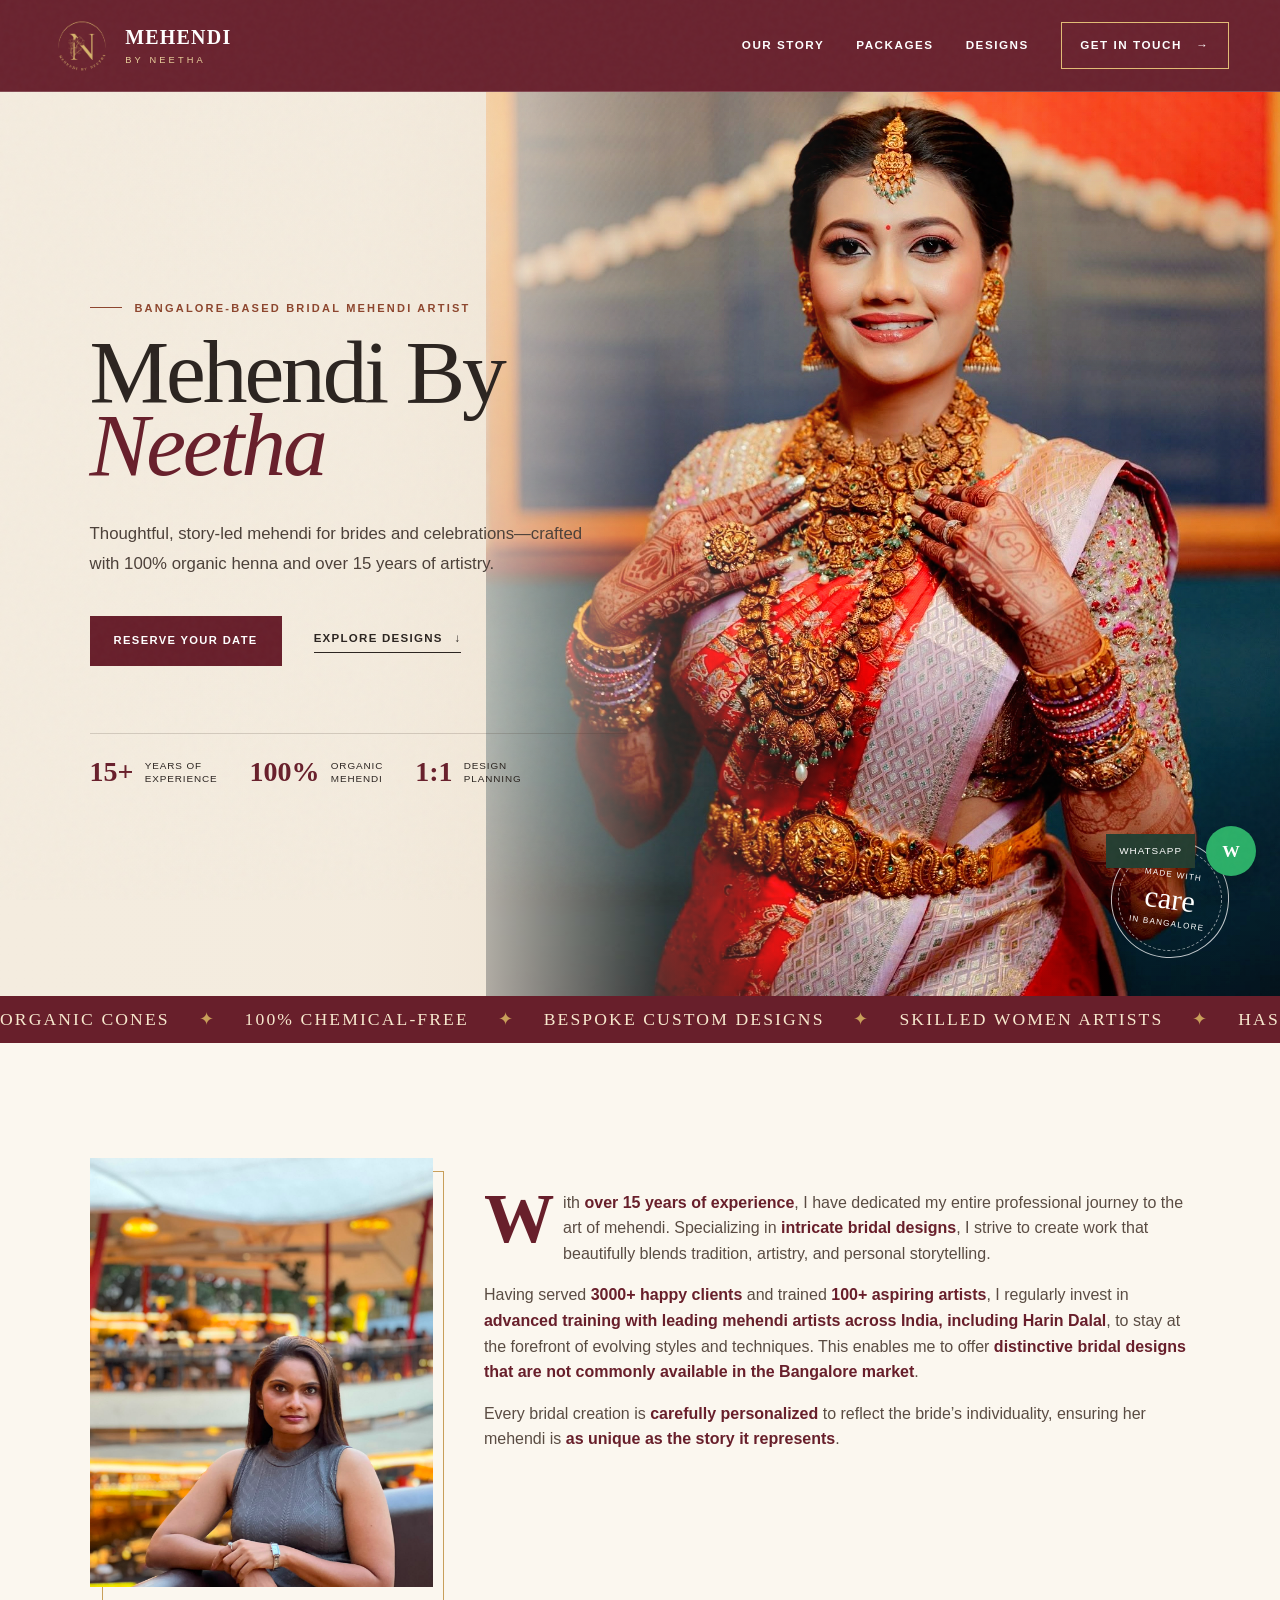
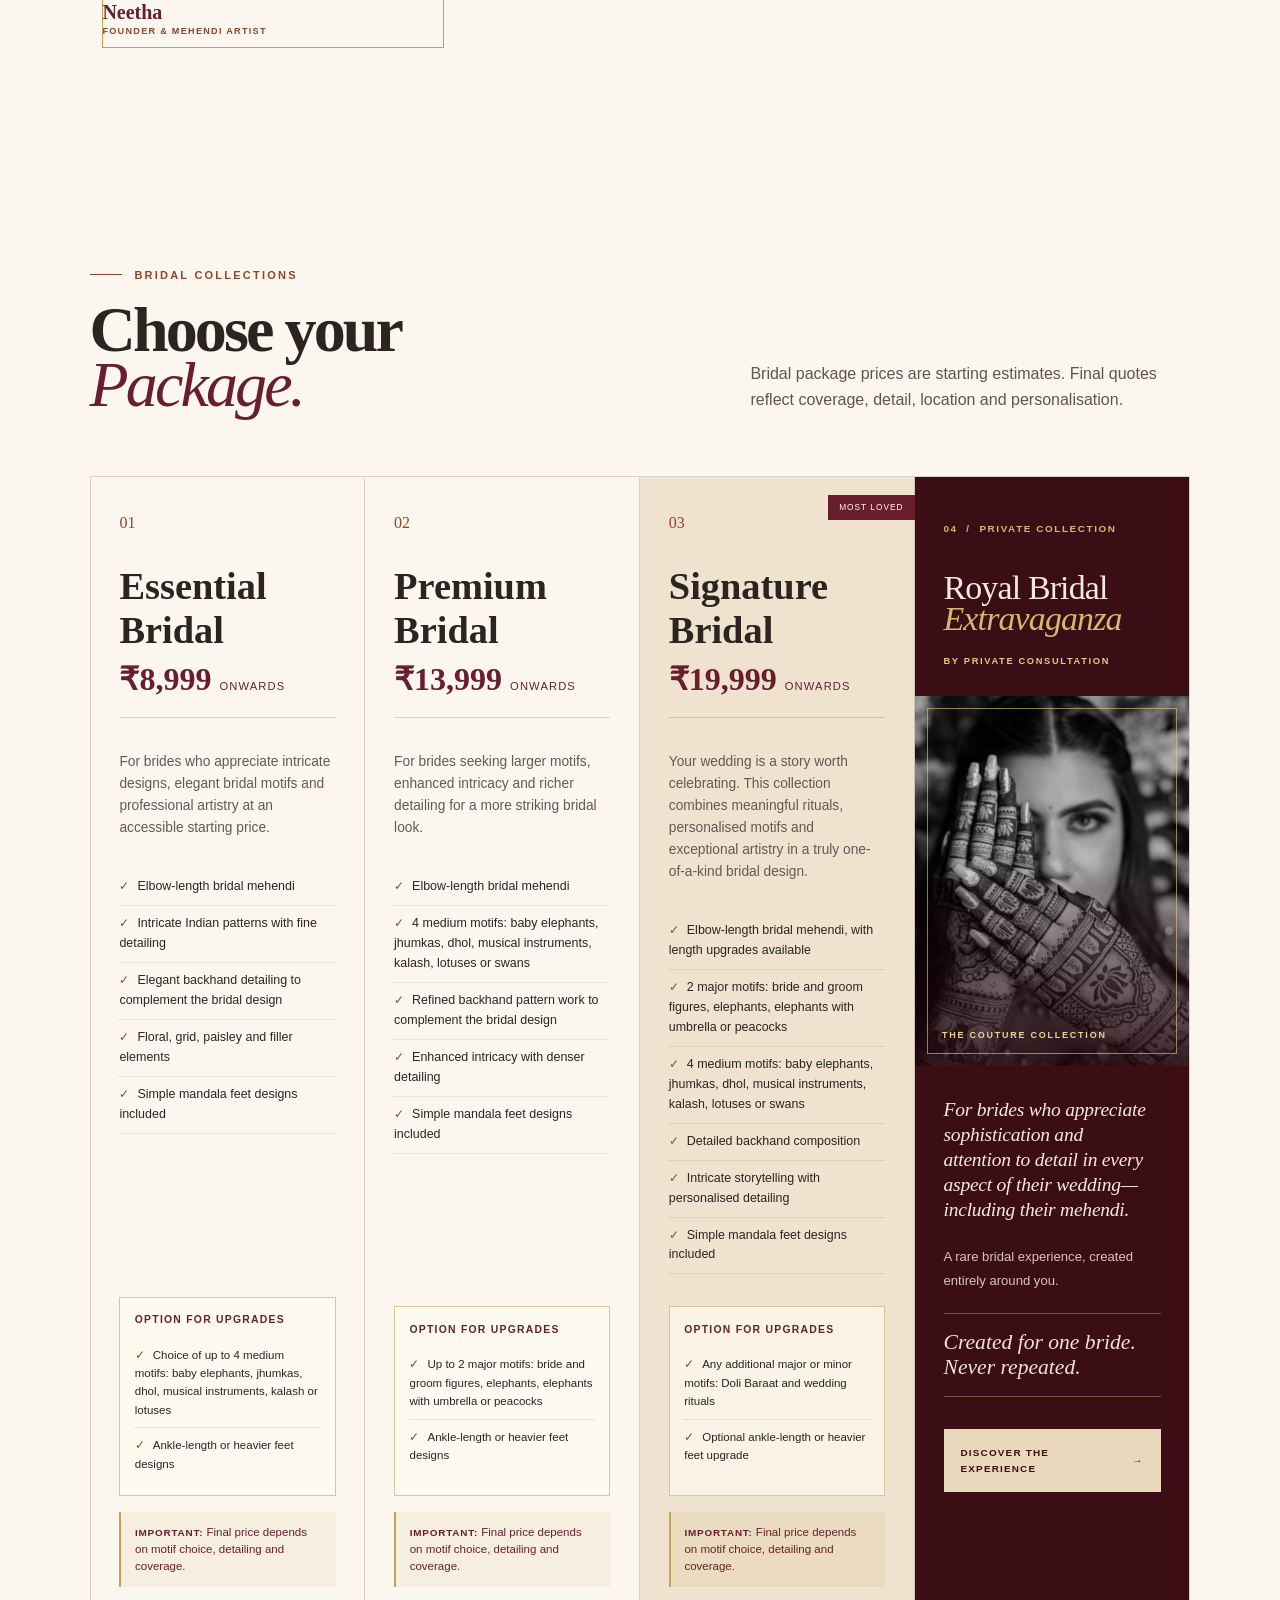
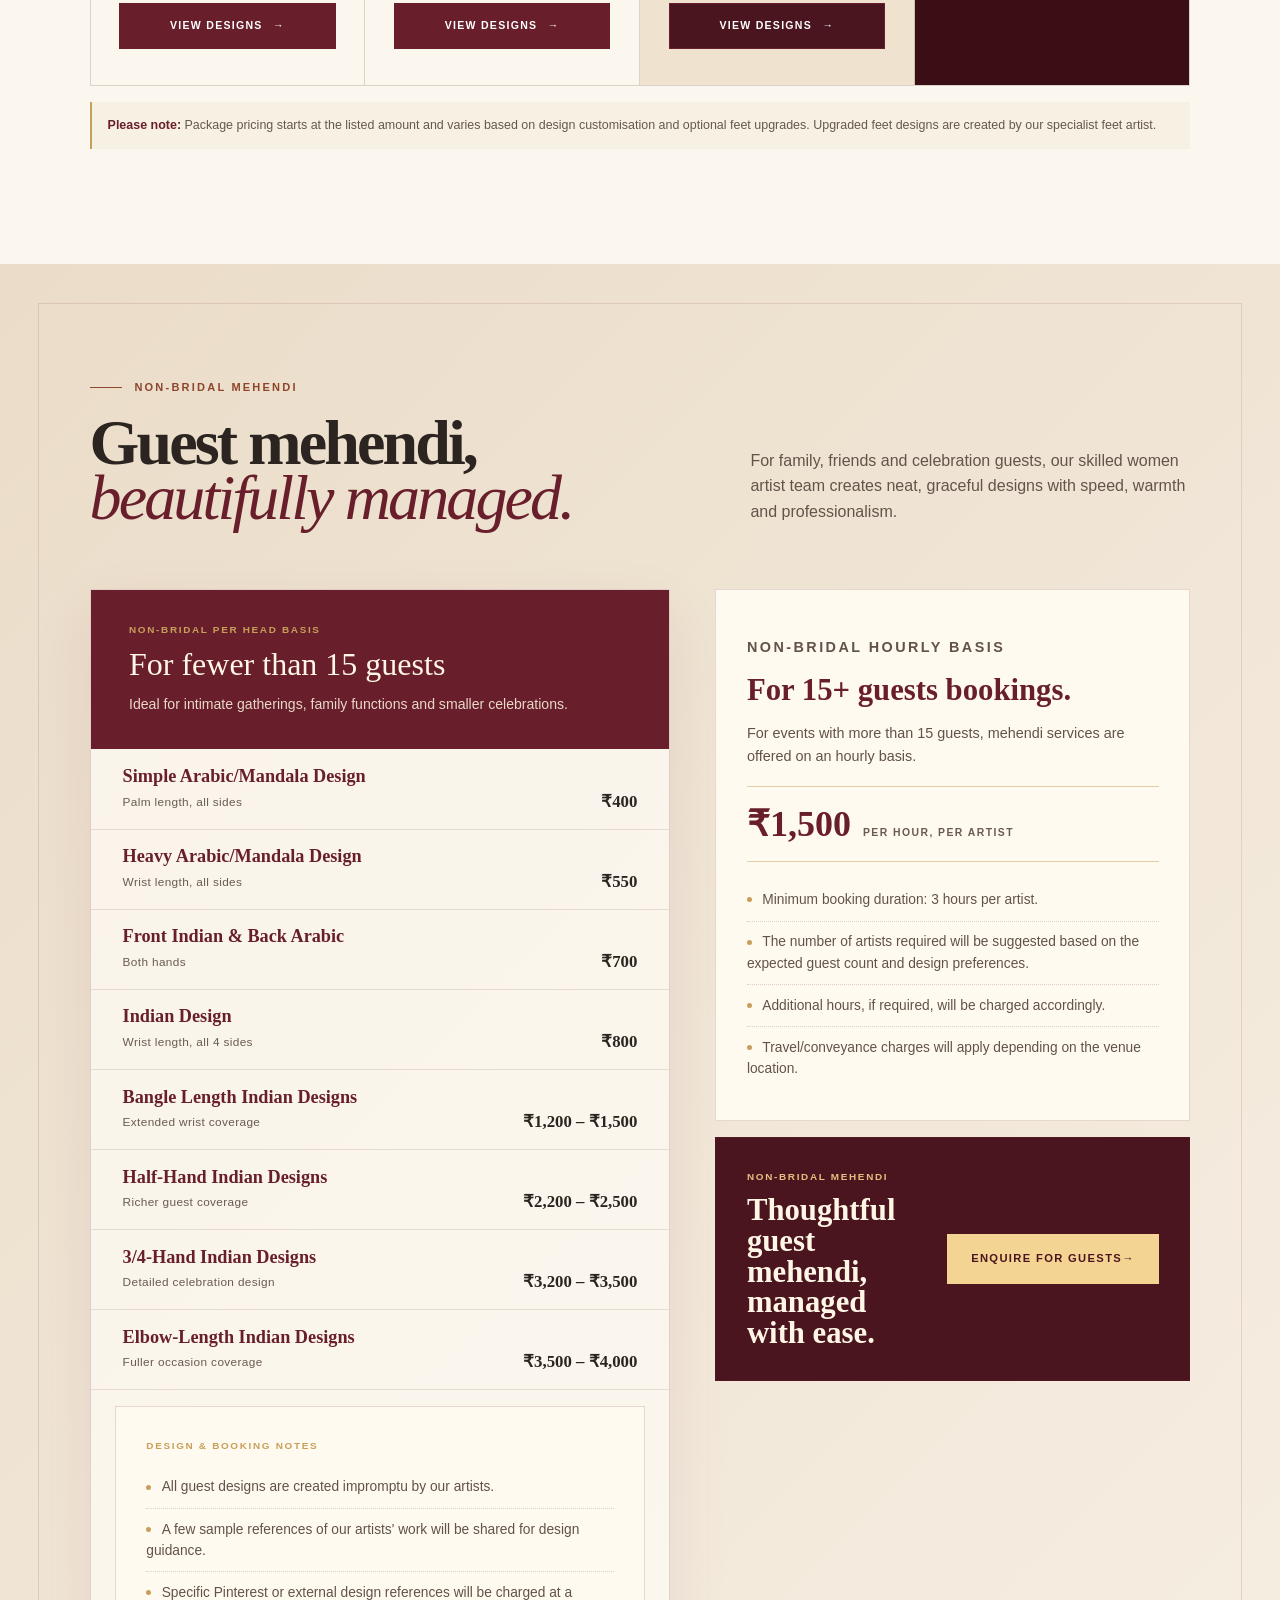
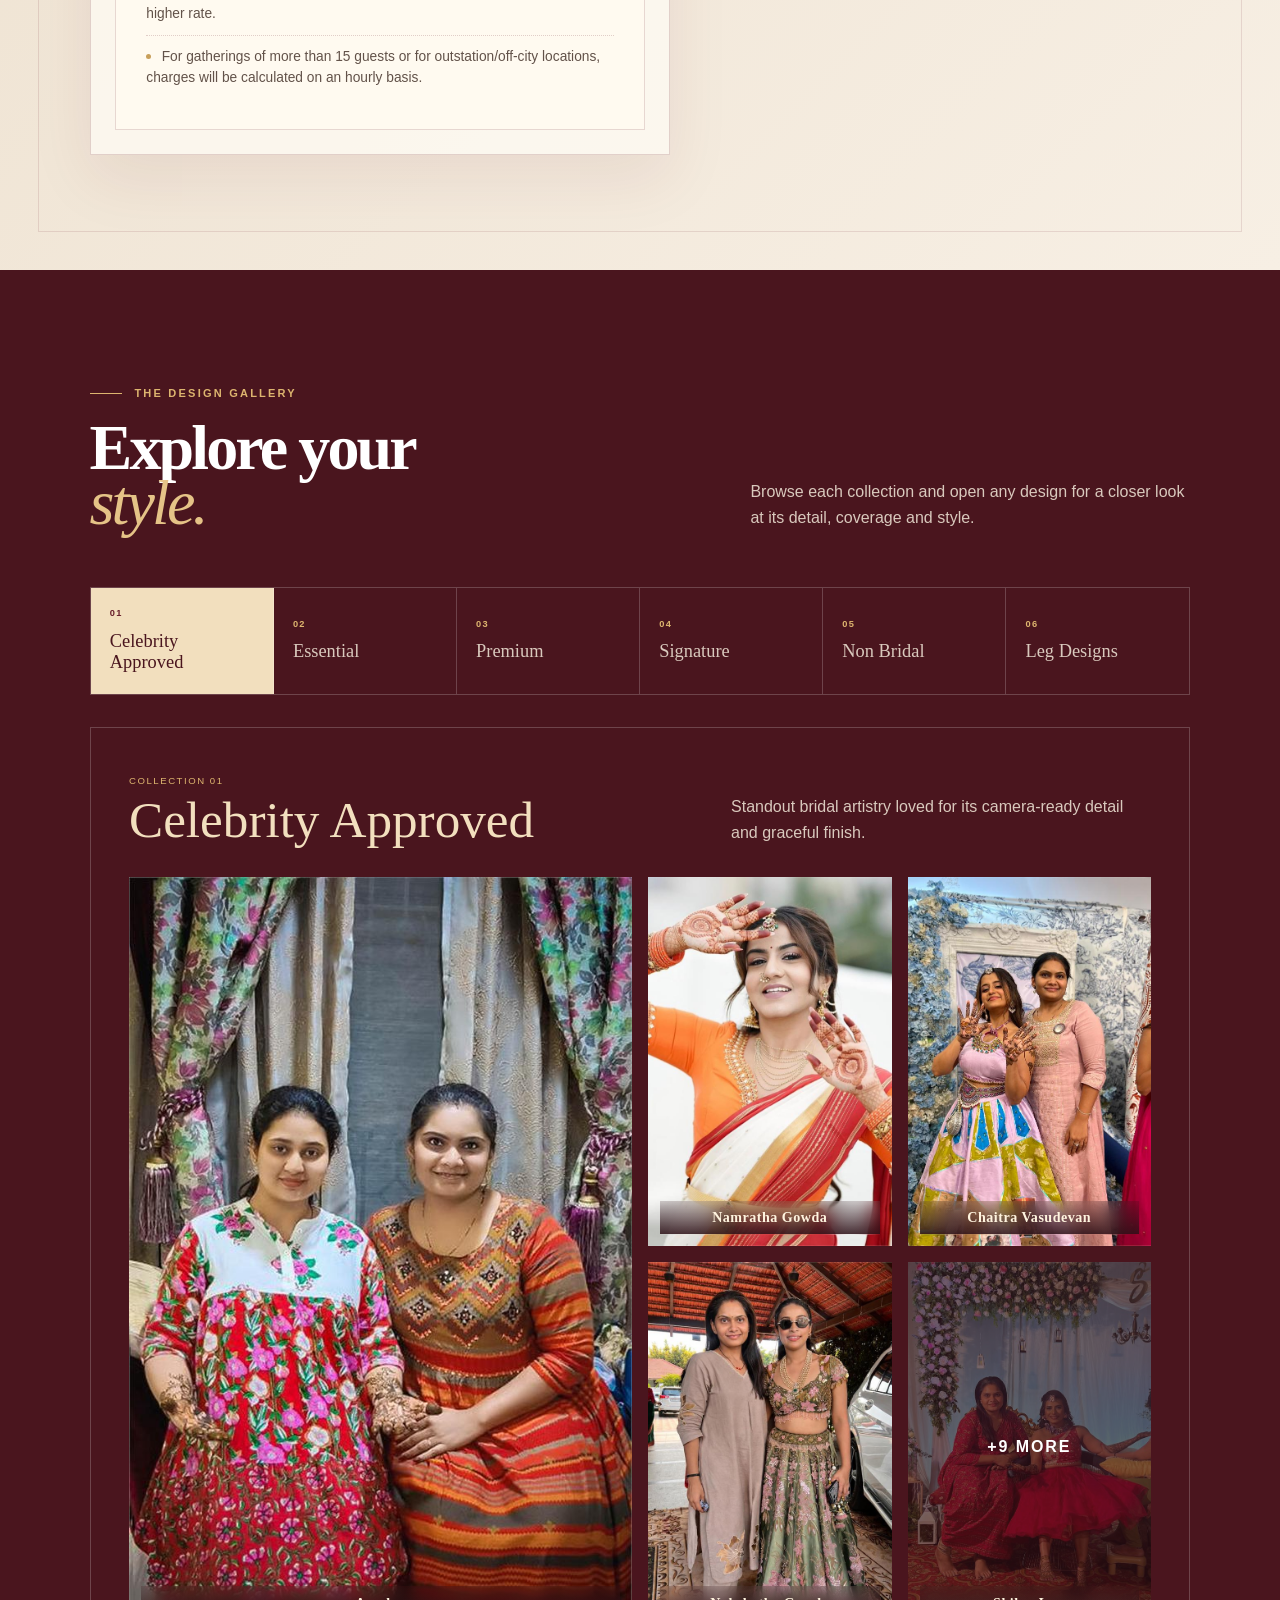
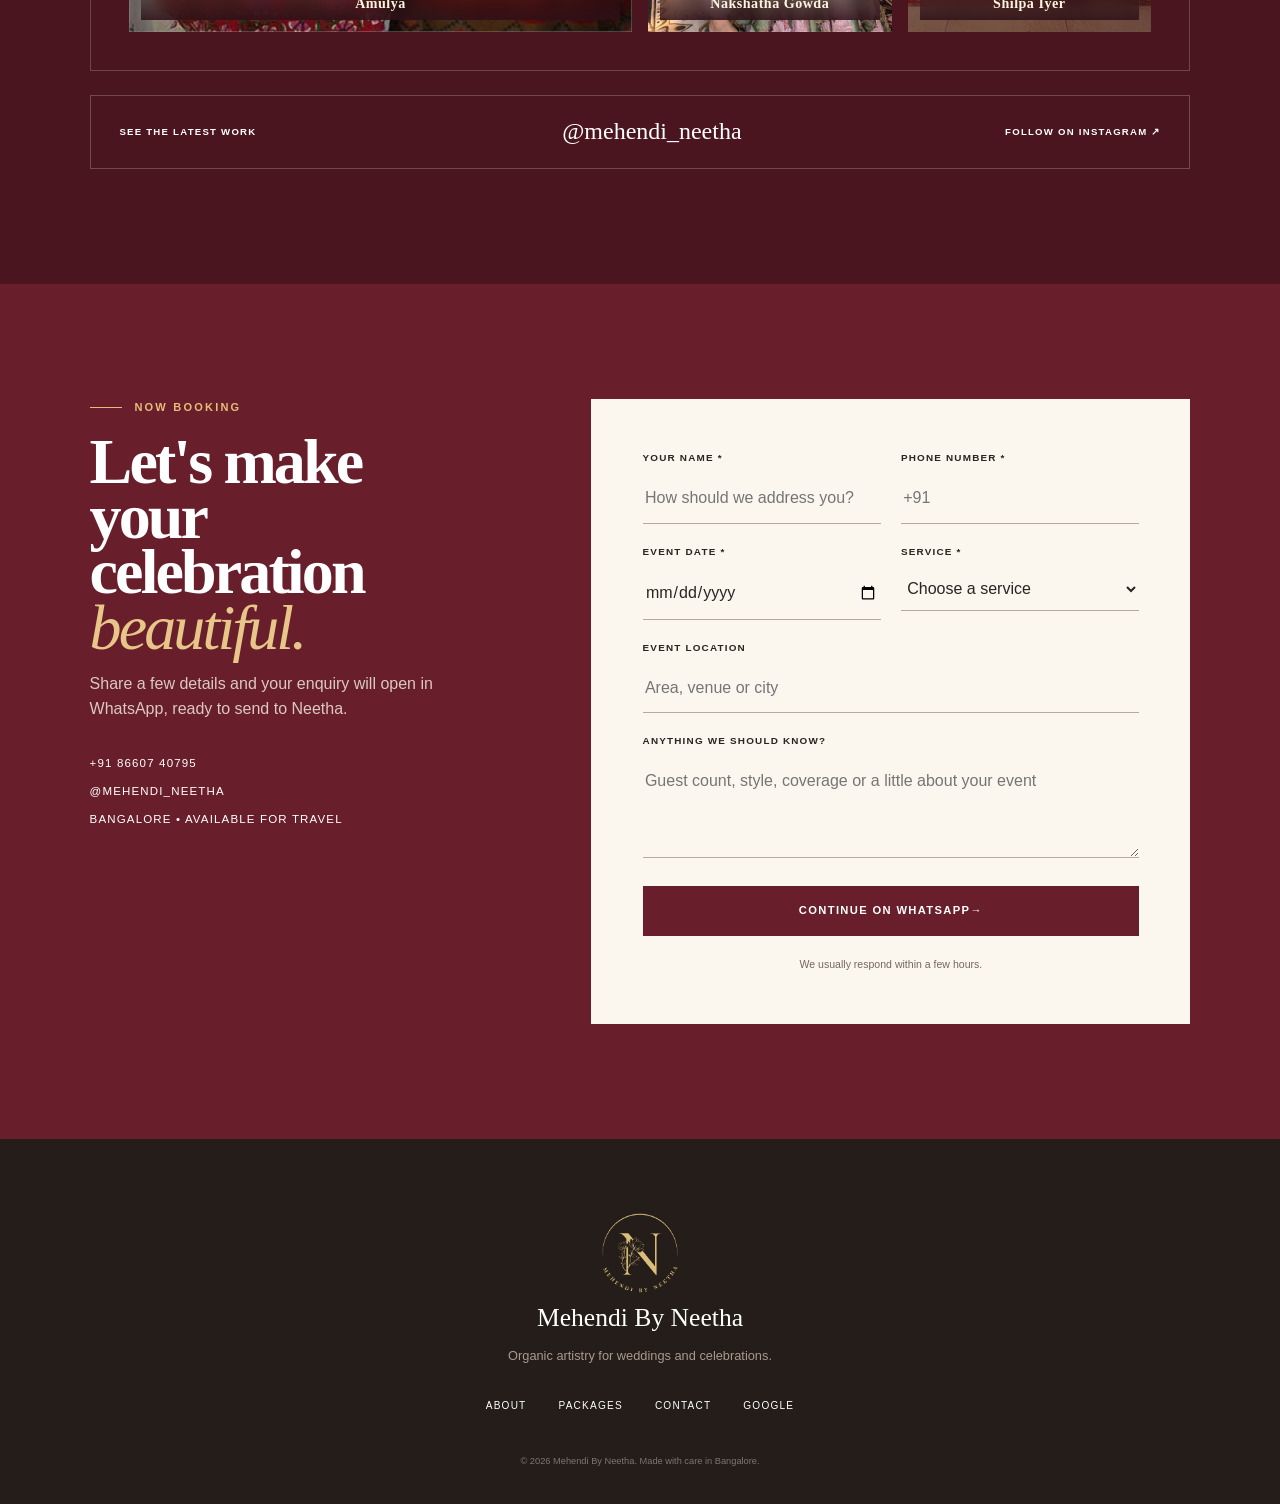
==== commit 4c168338: "Change bridal collection heading to Choose your Package" ====
--- a/index.html
+++ b/index.html
@@ -71,7 +71,7 @@
 
     <section class="packages section" id="packages">
       <header class="section-title reveal">
-        <div><p class="kicker">Bridal collections</p><h2>Choose your<br /><em>canvas.</em></h2></div>
+        <div><p class="kicker">Bridal collections</p><h2>Choose your<br /><em>Package.</em></h2></div>
         <p>Bridal package prices are starting estimates. Final quotes reflect coverage, detail, location and personalisation.</p>
       </header>
       <div class="package-grid">
